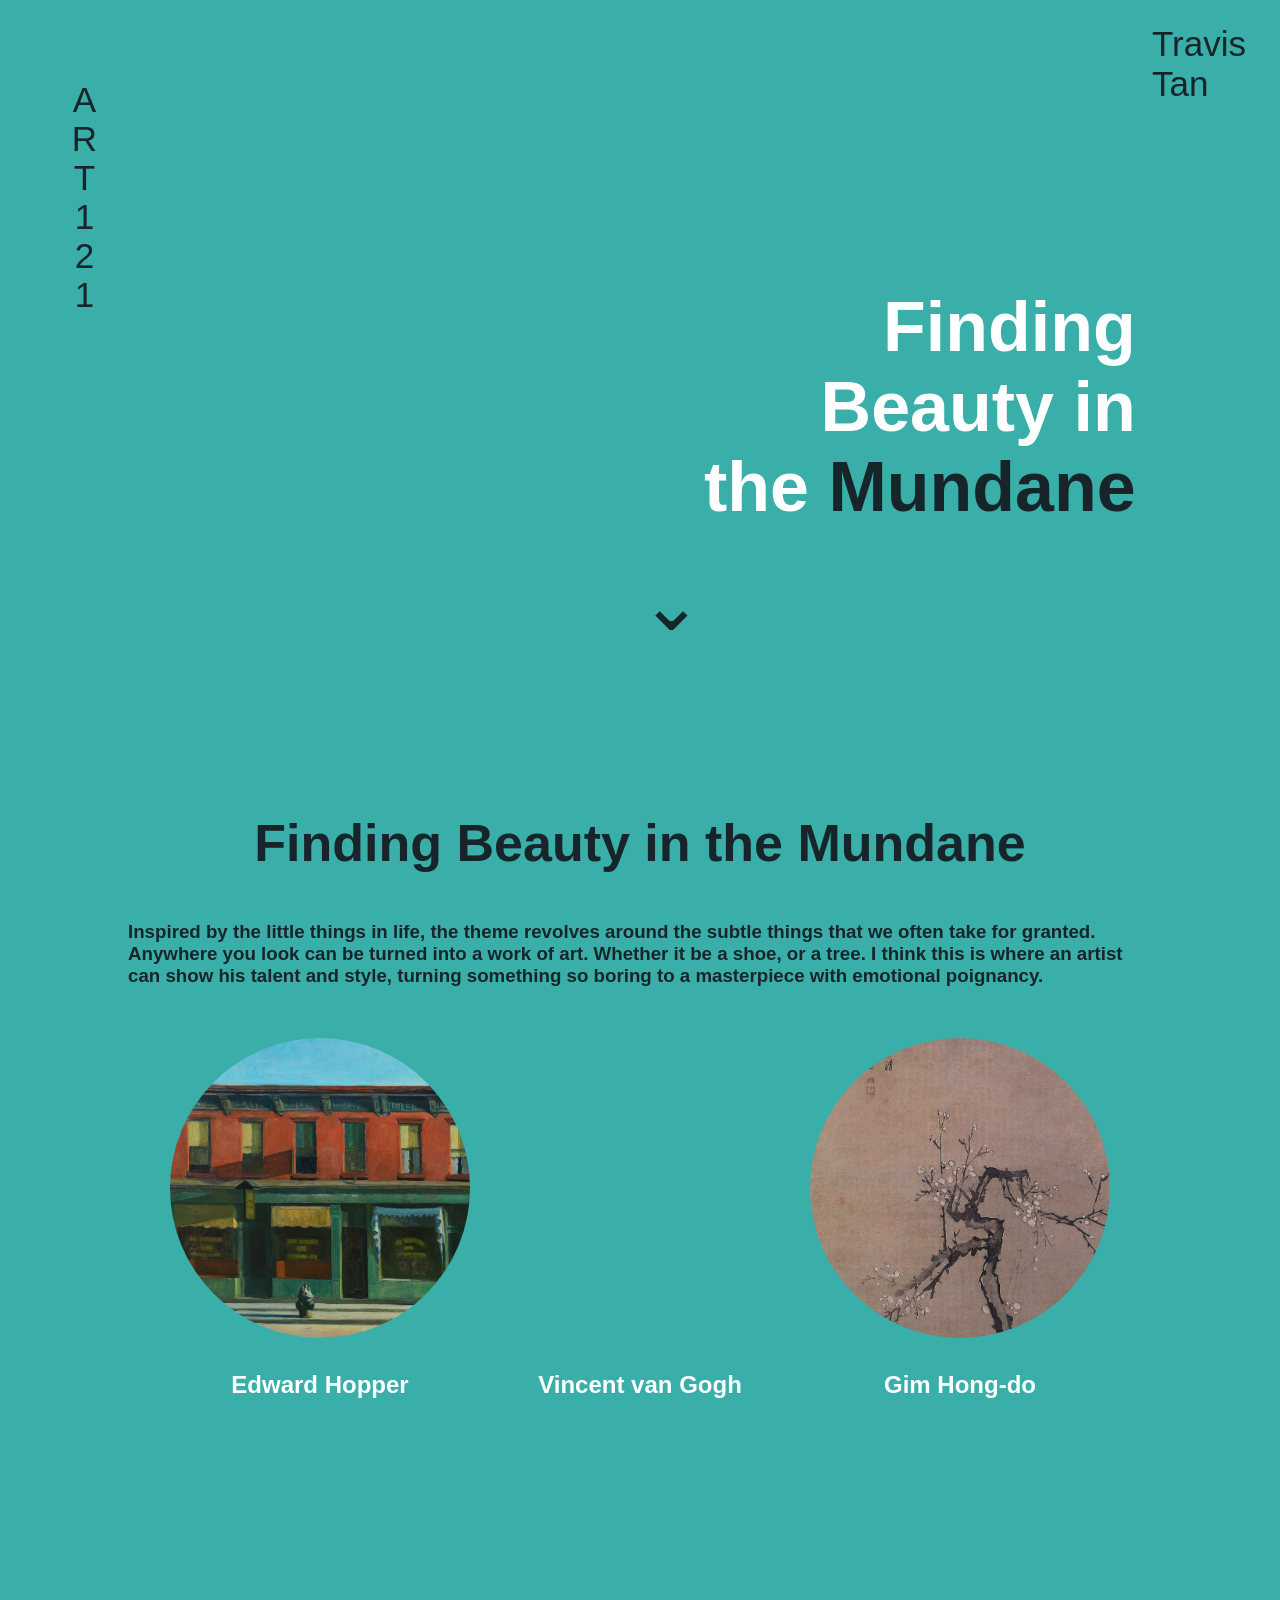
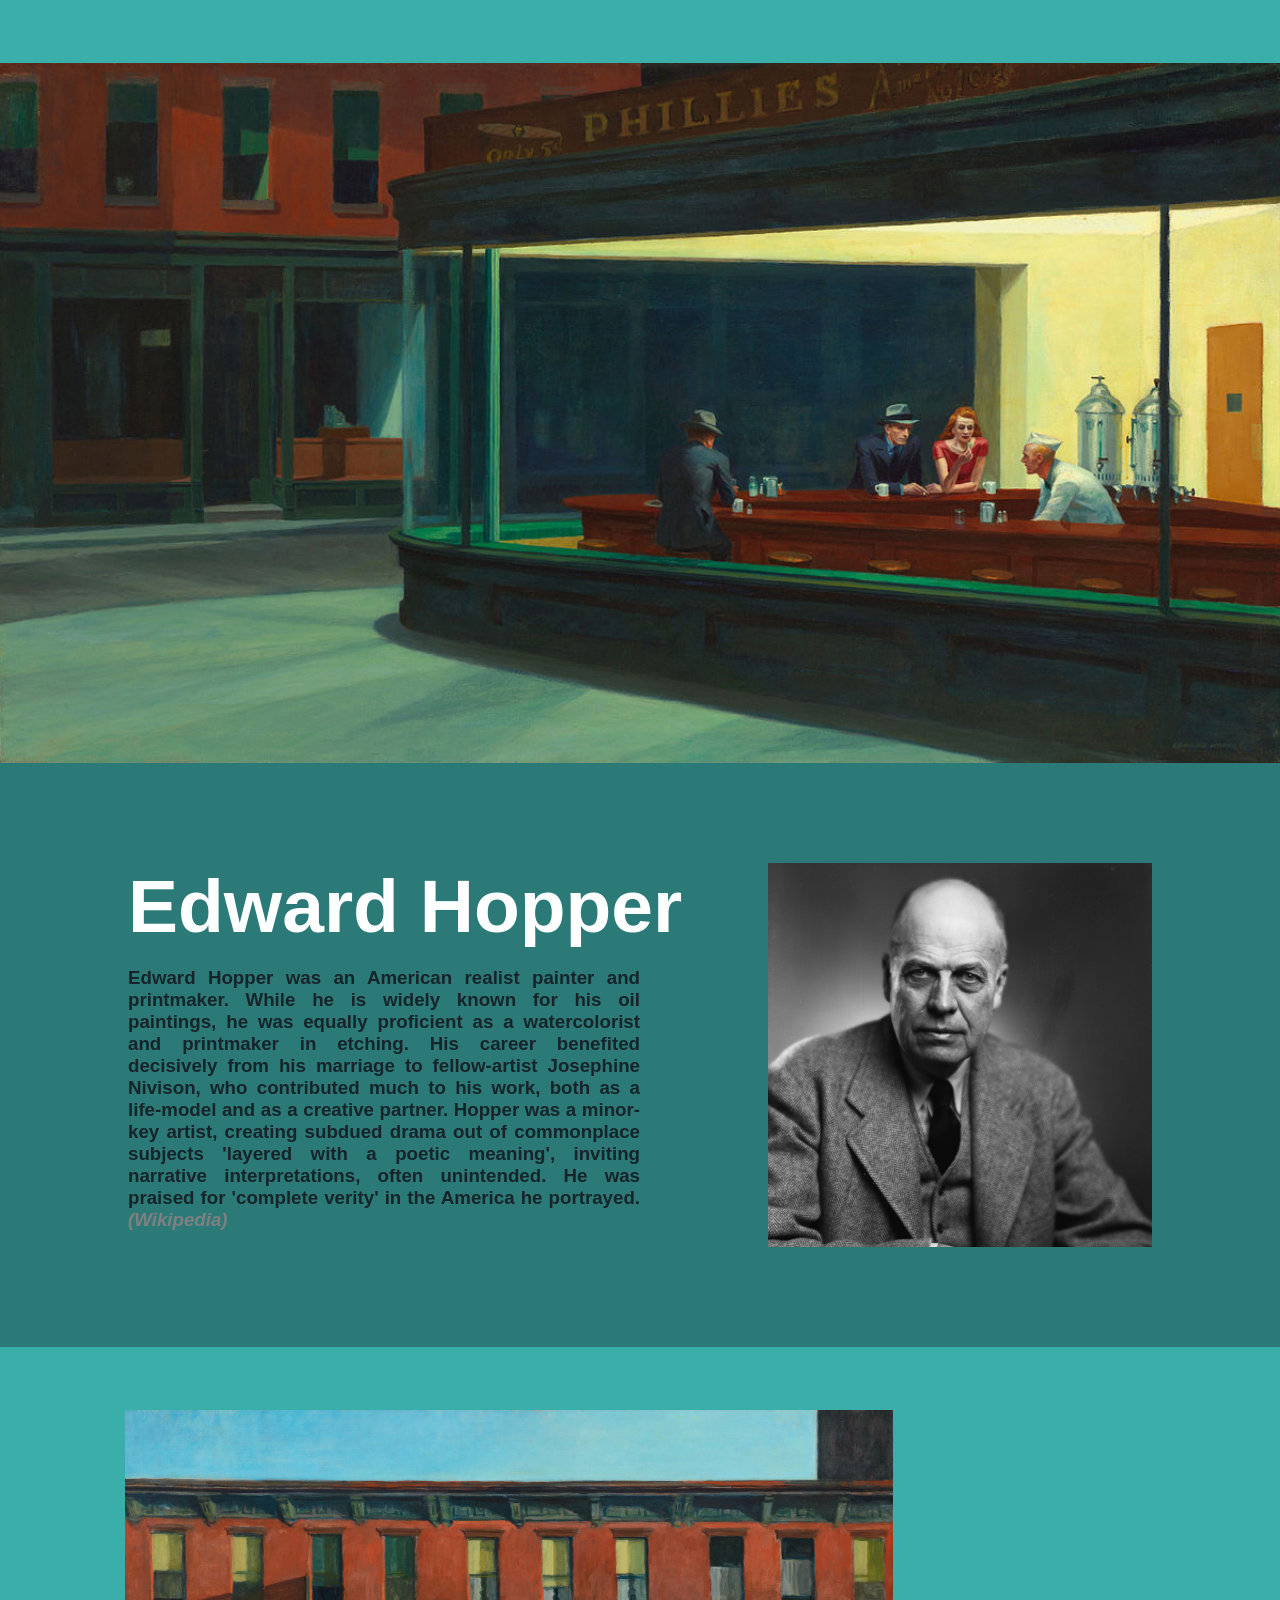
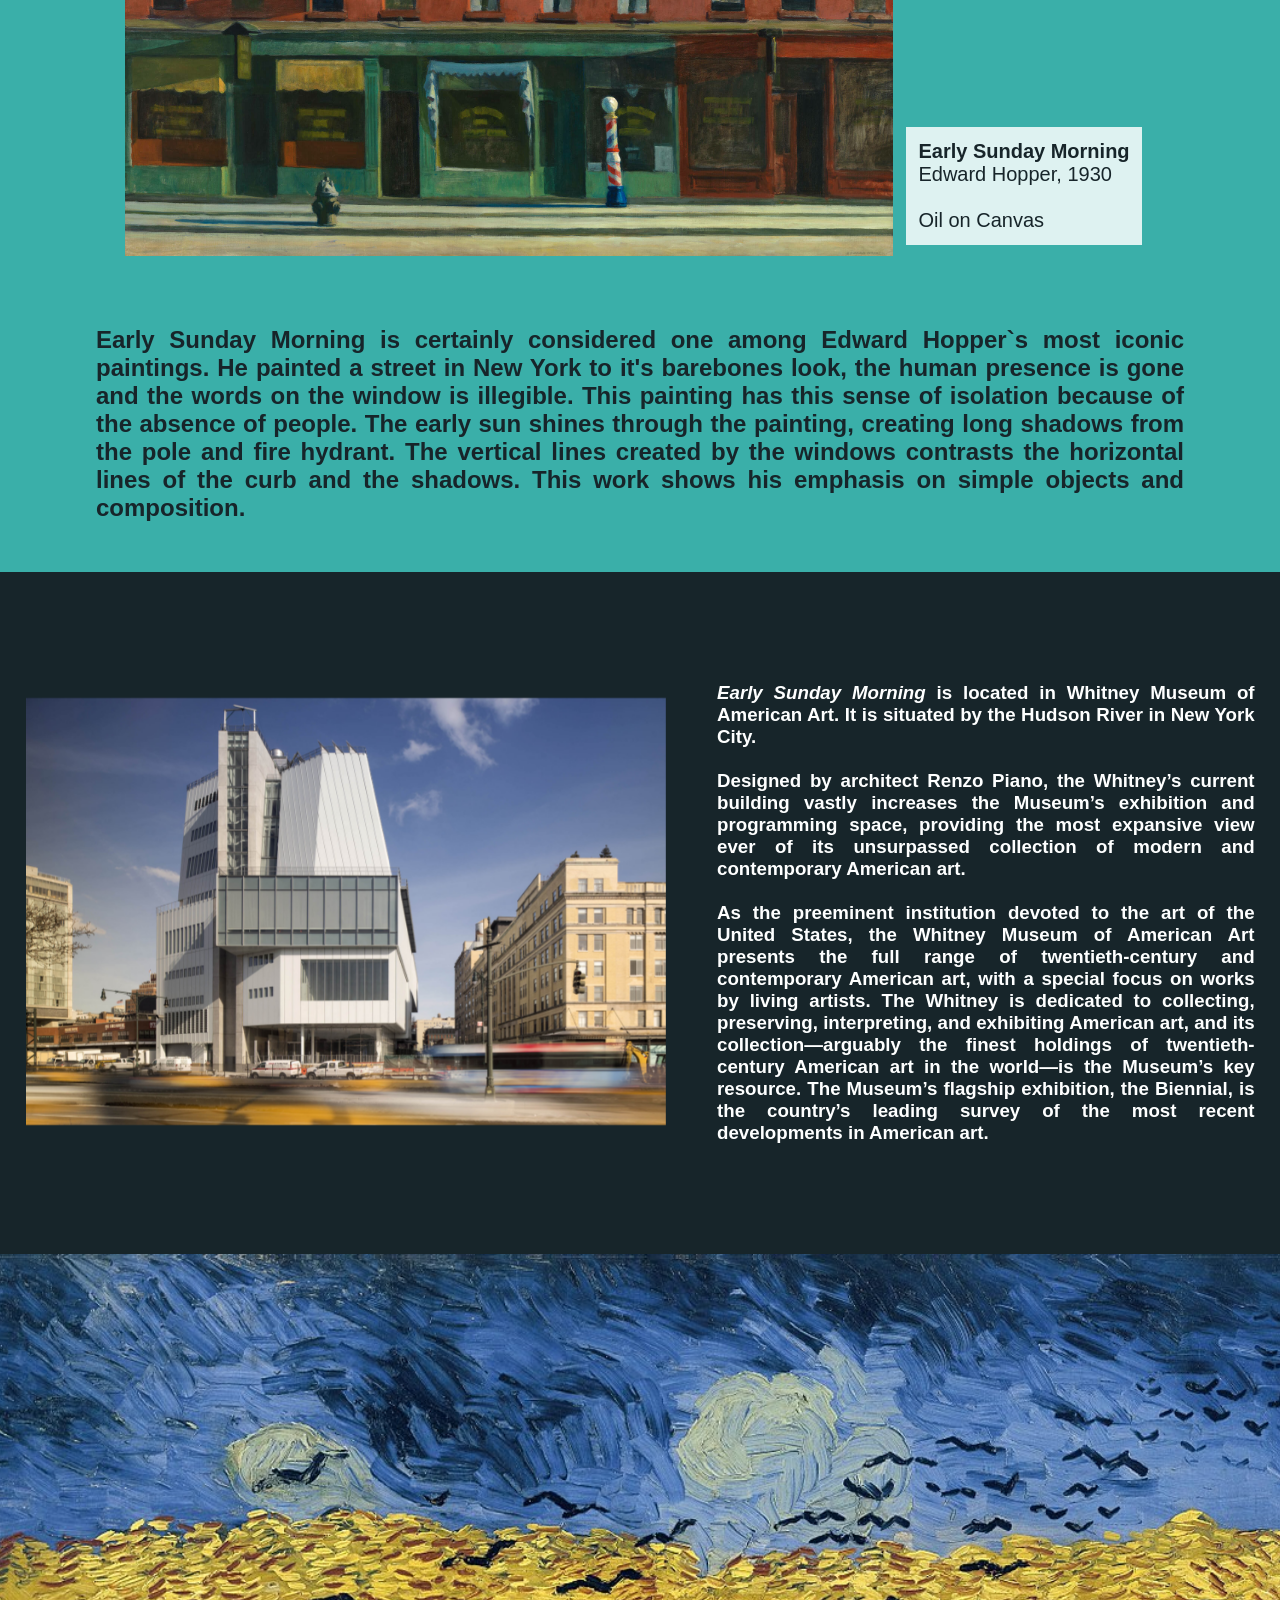
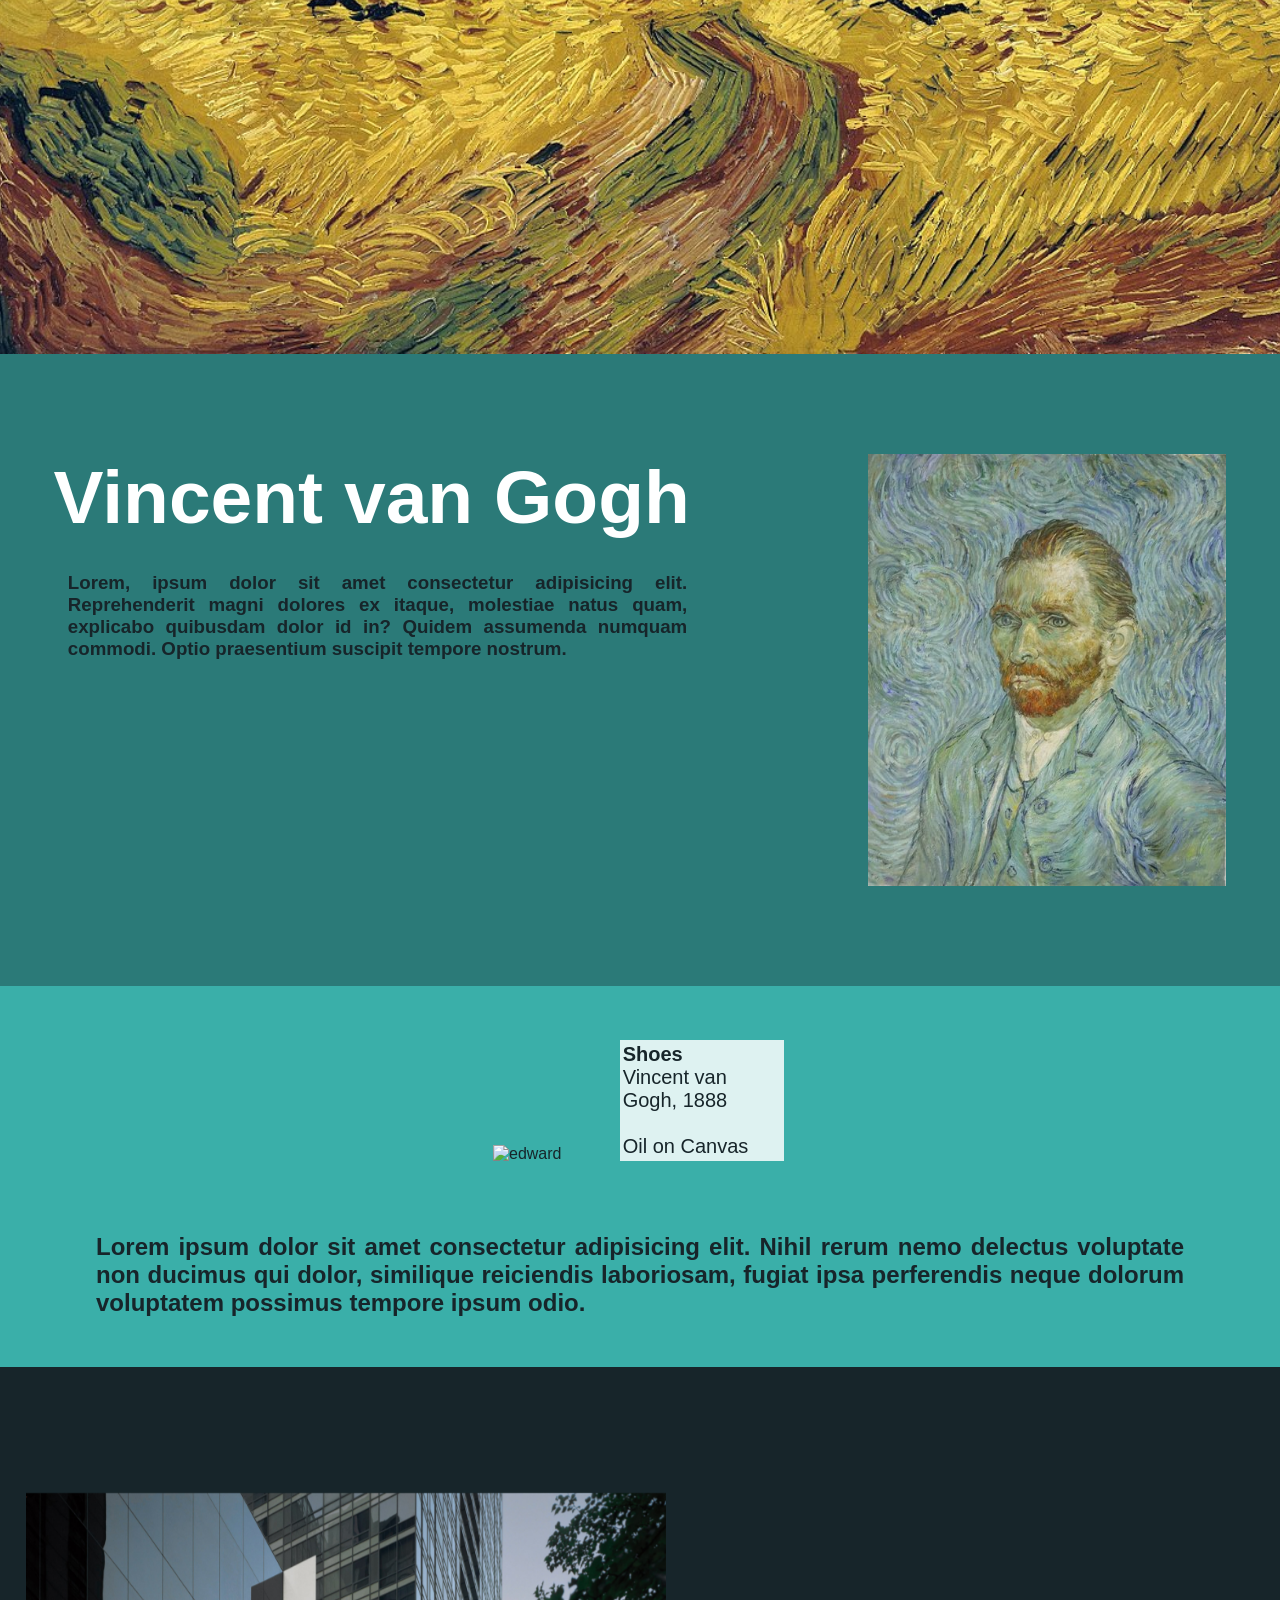
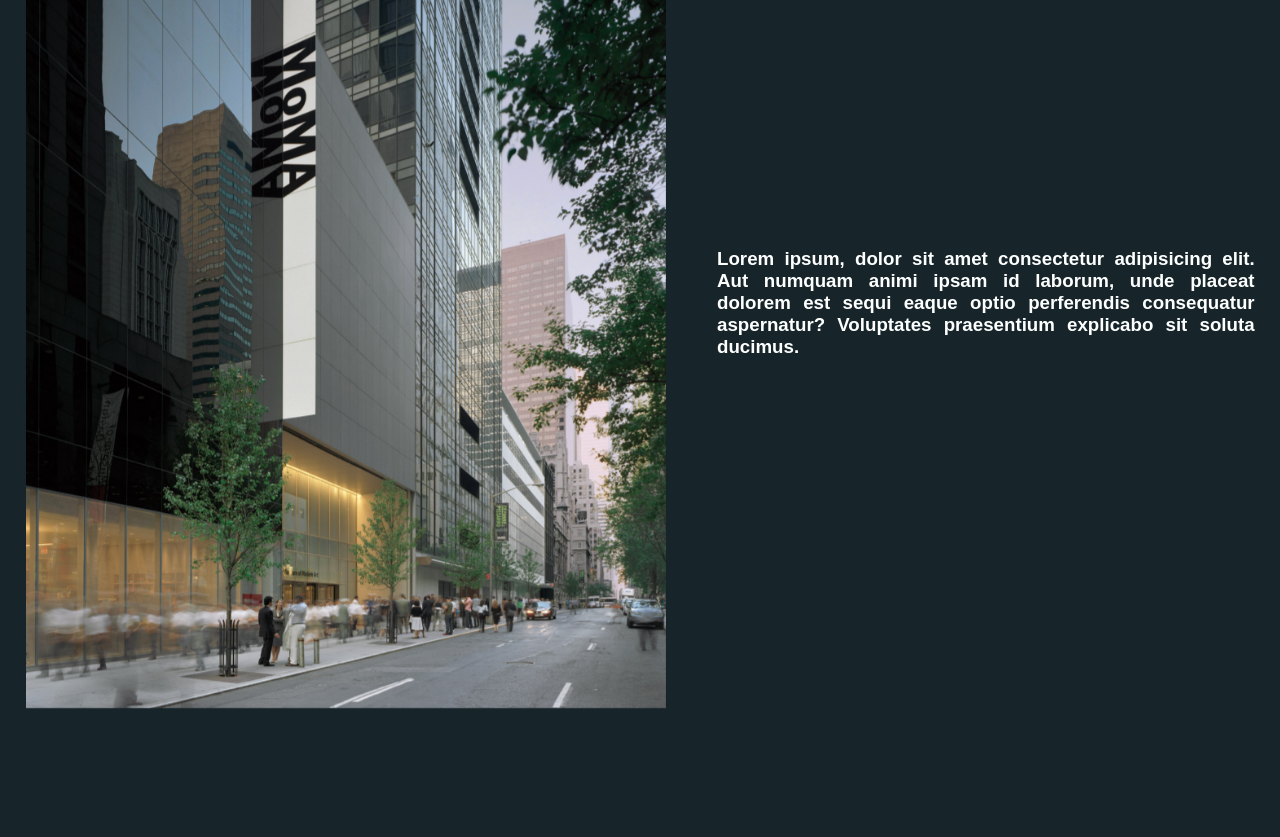
==== index.html @ 9ff5381a "Add files via upload" ====
<!DOCTYPE html>
<html lang="en">
<head>
  <meta charset="UTF-8">
  <meta http-equiv="X-UA-Compatible" content="IE=edge">
  <meta name="viewport" content="width=device-width, initial-scale=1.0">
  <title>Finding Beauty in the Mundane</title>
  <link rel="stylesheet" href="style.css">
</head>
<body>
  <div class="header showscroll">
    <h1>
      Finding <br> Beauty in <br> the <span>Mundane</span>
    </h1>
    <p class="name">
      Travis Tan
    </p>
    <p class="headsub">
      ART121
    </p>
    <a href="#intro"> <p id="arrow">	
      &#8964;</p> </a>

  </div>

  <a name="intro"></a>
  <div class="intro showscroll">
    <h1>Finding Beauty in the Mundane</h1>
    <h3>Inspired by the little things in life, the theme revolves around the subtle things that we often take for granted. Anywhere you look can be turned into a work of art. Whether it be a shoe, or a tree. I think this is where an artist can show his talent and style, turning something so boring to a masterpiece with emotional poignancy.   </h3>
    <div class="intro2 showscroll">
      <div class="intro2pic showscroll">
        <a href="#hopper"> <img src="edward.jpeg" id="edward" alt=""> </a>
      </div>
      <div class="intro2pic showscroll">
        <a href="#vincent"> <img src="shoes.jpg" id="shoes" alt=""> </a>
      </div>
      <div class="intro2pic showscroll">
        <a href="#hongdo"> <img src="plum.jpg" id="plum" alt=""> </a>
      </div>
    </div>
    <div class="x showscroll">
    <h2>Edward Hopper</h2>
    <h2>Vincent van Gogh</h2>
    <h2>Gim Hong-do</h2>
    </div>
  </div>

  <a name="hopper"></a>
  <div class="parallax showscroll"></div>


  <div class="artist showscroll">
    <div class="artist showscroll">
      <h2>Edward Hopper</h2>
    <img src="hopper.jpg" style="width: 30%;" alt="">
    <h3>Edward Hopper was an American realist painter and printmaker. While he is widely known for his oil paintings, he was equally proficient as a watercolorist and printmaker in etching. His career benefited decisively from his marriage to fellow-artist Josephine Nivison, who contributed much to his work, both as a life-model and as a creative partner. Hopper was a minor-key artist, creating subdued drama out of commonplace subjects 'layered with a poetic meaning', inviting narrative interpretations, often unintended. He was praised for 'complete verity' in the America he portrayed. <i style="color: gray;">(Wikipedia)</i>
    </h3>
    </div>
  </div>

  <div class="painting showscroll">
    <div class="paintingtag showscroll">
      <img class="myImages" id="myImg" src="edward.jpeg" style="margin-top: 1%;" alt="edward">
    <p>Early Sunday Morning
    <br>Edward Hopper,   1930
    <br> <br> Oil on Canvas</p>
    
    </div>
      <h2>
        Early Sunday Morning is certainly considered one among Edward Hopper`s most iconic paintings. He painted a street in New York to it's barebones look, the human presence is gone and the words on the window is illegible. This painting has this sense of isolation because of the absence of people. The early sun shines through the painting, creating long shadows from the pole and fire hydrant. The vertical lines created by the windows contrasts the horizontal lines of the curb and the shadows. This work shows his emphasis on simple objects and composition.   
      </h2>
  </div>

<!-- The Modal -->
<div id="myModal" class="modal showscroll">
  <span class="close">&times;</span>
  <img class="modal-content" id="img01">
</div>

  <div class="museum showscroll">
    <div class="museumpic showscroll">
      <img src="whitney.jpg" alt="">
    </div>
    <div class="museumdesc showscroll">
      <h3>
        <i>Early Sunday Morning </i>is located in Whitney Museum of American Art. It is situated by the Hudson River in New York City. <br><br>
        Designed by architect Renzo Piano, the Whitney’s current building vastly increases the Museum’s exhibition and programming space, providing the most expansive view ever of its unsurpassed collection of modern and contemporary American art. <br><br>
        As the preeminent institution devoted to the art of the United States, the Whitney Museum of American Art presents the full range of twentieth-century and contemporary American art, with a special focus on works by living artists. The Whitney is dedicated to collecting, preserving, interpreting, and exhibiting American art, and its collection—arguably the finest holdings of twentieth-century American art in the world—is the Museum’s key resource. The Museum’s flagship exhibition, the Biennial, is the country’s leading survey of the most recent developments in American art.
      </h3>
    </div>
  </div>

  <a name="vincent"></a>
  <div class="parallax1 showscroll"></div>

  
  <div class="artist showscroll">
    <div class="artist showscroll">
      <h2 id="padding">Vincent van Gogh</h2>
    <img src="vincent.jpg" style="width: 30%;" alt="">
    <h3 id="align">Lorem, ipsum dolor sit amet consectetur adipisicing elit. Reprehenderit magni dolores ex itaque, molestiae natus quam, explicabo quibusdam dolor id in? Quidem assumenda numquam commodi. Optio praesentium suscipit tempore nostrum.
    </h3>
    </div>
  </div>

  <div class="painting showscroll">
    <div class="paintingtag showscroll">
      <img class="myImages" id="myImg" src="shoes.jpg" style="margin-top: 1%;" alt="edward">
    <p>Shoes
    <br>Vincent van Gogh,   1888
    <br> <br> Oil on Canvas</p>
    
    </div>
      <h2>
        Lorem ipsum dolor sit amet consectetur adipisicing elit. Nihil rerum nemo delectus voluptate non ducimus qui dolor, similique reiciendis laboriosam, fugiat ipsa perferendis neque dolorum voluptatem possimus tempore ipsum odio.   
      </h2>
  </div>

  <div class="museum showscroll">
    <div class="museumpic showscroll">
      <img src="moma.jpg" alt="">
    </div>
    <div class="museumdesc showscroll">
      <h3>
        Lorem ipsum, dolor sit amet consectetur adipisicing elit. Aut numquam animi ipsam id laborum, unde placeat dolorem est sequi eaque optio perferendis consequatur aspernatur? Voluptates praesentium explicabo sit soluta ducimus.
      </h3>
    </div>
  </div>
<script src="showscroll.js"></script>
<script> </script>

</body>
</html>
---- style.css ----
* {
  font-family: "Chivo", sans-serif;
  color: #17252a;
}

body {
  background-color: #3aafa9;
  margin: 0%;
}

div {
  opacity: 0;
  transition: transform 1s 0.1s, opacity 0.3s 0.1s ease-out;
  will-change: transform, opacity;
}

div.is-visible {
  opacity: 1;
}

.parallax {
  min-height: 700px;
  background-attachment: fixed;
  background-position: center;
  background-repeat: no-repeat;
  background-size: cover;
  background-image: url("nighthawks.jpg");
}

.parallax1 {
  min-height: 700px;
  background-attachment: fixed;
  background-position: center;
  background-repeat: no-repeat;
  background-size: cover;
  background-image: url("wheatfield.jpg");
}

.header {
  display: flex;
  justify-content: center;
  font-size: 35px;
  margin-top: 0px;
  height: 800px;
}

.header p {
  margin: 0%;
}

.header h1 {
  color: #feffff;
  font-weight: 700;
  position: absolute;
  top: 30%;
  left: 55%;
  text-align: right;
}

.header h5 {
  position: absolute;
  top: 94%;
}

.monet {
  position: absolute;
  top: 90%;
  left: 80%;
  font-size: 20px;
  color: white;
  text-decoration: antiquewhite;
}

.name {
  position: absolute;
  top: 3%;
  left: 90%;
  color: #17252a;
}

.headsub {
  position: absolute;
  top: 10%;
  left: 5%;
  writing-mode: vertical-rl;
  text-orientation: upright;
  color: #17252a;
}

#arrow {
  position: fixed;
  top: 70%;
  font-size: 75px;
}

.intro {
  display: flex;
  flex-wrap: nowrap;
  flex-direction: column;
  align-items: center;
  margin-top: 1%;
  height: 850px;
}

.intro h1 {
  height: 100px;
  margin: 0px;
  font-size: 52px;
}

.intro h3 {
  margin: 8px;
  width: 80%;
  margin-bottom: 3%;
}

.x {
  width: 75%;
  display: flex;
  flex-direction: row;
  justify-content: space-around;
  align-items: center;
}

.x h2 {
  width: 300px;
  display: flex;
  justify-content: center;
  color: #feffff;
}

.intro2 {
  display: flex;
  flex-direction: row;
  margin: 1%;
  align-items: center;
  justify-content: space-around;
  width: 75%;
}

.intro2pic {
  width: 300px;
  height: 300px;
  overflow: hidden;
  justify-content: space-around;
  border-radius: 50%;
}

.intro2pic {
  transition: box-shadow 0.5s, transform 0.5s;
}

.intro2pic:hover {
  box-shadow: 1px 10px 10px rgba(0, 0, 0, 0.1);
  transform: translateY(-10px);
}

#edward,
#shoes {
  height: 100%;
  width: auto;
}

#plum {
  width: 100%;
  height: auto;
  margin-top: -60px;
}

.intro1pic {
  width: 50%;
  margin: 1%;
}

.intro1pic img {
  max-width: 100%;
}

.intro1 p {
  width: 10%;
  margin: 1%;
  padding: 1%;
  background-color: white;
}

.intro p::first-line {
  font-weight: bold;
}

.artist {
  display: flex;
  flex-wrap: wrap;
  justify-content: center;
  padding-bottom: 50px;
  background-color: #2b7a78;
  padding-top: 50px;
  color: #def2f1;
}

.artist h2 {
  font-size: 75px;
  padding-bottom: 2%;
  width: 50%;
  margin-top: 0%;
  color: #feffff;
}

.artist h3 {
  width: 40%;
  position: absolute;
  top: 28%;
  left: 10%;
  text-align: justify;
}

#padding {
  padding-right: 100px;
  width: 60%;
}

#align {
  position: absolute;
  left: 2%;
  width: 52%;
}

.painting {
  display: flex;
  flex-wrap: wrap;

  justify-content: center;
  align-items: baseline;
}

.paintingtag {
  display: flex;
  flex-wrap: nowrap;
  justify-content: center;
  align-items: flex-end;
  padding: 50px 0px 50px 0px;
}

.paintingtag img {
  width: 60%;
}

.paintingtag p {
  font-size: 20px;
  position: relative;
  top: 1px;
  background-color: #def2f1;
  padding: 1%;
  margin: 1%;
}

.paintingtag p::first-line {
  font-weight: bold;
}

.painting h2 {
  width: 85%;
  justify-content: center;
  top: 75%;
  left: 4%;
  text-align: justify;
  padding-bottom: 30px;
}

.museum {
  display: flex;
  flex-wrap: wrap;
  justify-content: center;
  align-items: center;
  padding-top: 50px;
  padding-bottom: 50px;
  background-color: #17252a;
  width: 100%;
}

.museumpic {
  width: 50%;
  margin: 2%;
  padding-top: 50px;
  padding-bottom: 50px;
}

.museumpic img {
  max-width: 100%;
}

.museumdesc {
  width: 42%;
  margin: 2%;
}

.museumdesc h3,
i {
  text-align: justify;
  color: #feffff;
}

#myImg {
  cursor: zoom-in;
  transition: 0.3s;
}

#myImg:hover {
  opacity: 0.9;
}

.modal {
  display: none;
  /* Hidden by default */
  position: fixed;
  /* Stay in place */
  z-index: 1;
  /* Sit on top */
  padding-top: 50px;
  /* Location of the box */
  left: 0;
  top: 0;
  width: 100%;
  /* Full width */
  height: 100%;
  /* Full height */
  overflow: auto;
  /* Enable scroll if needed */
  background-color: rgb(0, 0, 0);
  /* Fallback color */
  background-color: rgba(0, 0, 0, 0.9);
  /* Black w/ opacity */
}

.modal-content {
  margin: auto;
  display: block;
  width: 100%;
  max-width: 80%;
}

#caption {
  margin: auto;
  display: block;
  width: 80%;
  max-width: 700px;
  text-align: center;
  color: #ccc;
  padding: 10px 0;
  height: 150px;
}

.modal-content,
#caption {
  animation-name: zoom;
  animation-duration: 0.6s;
}

@keyframes zoom {
  from {
    transform: scale(0);
  }
  to {
    transform: scale(1);
  }
}

.close {
  position: absolute;
  top: 15px;
  right: 35px;
  color: #f1f1f1;
  font-size: 40px;
  font-weight: bold;
  transition: 0.3s;
}

.close:hover,
.close:focus {
  color: #bbb;
  text-decoration: none;
  cursor: pointer;
}
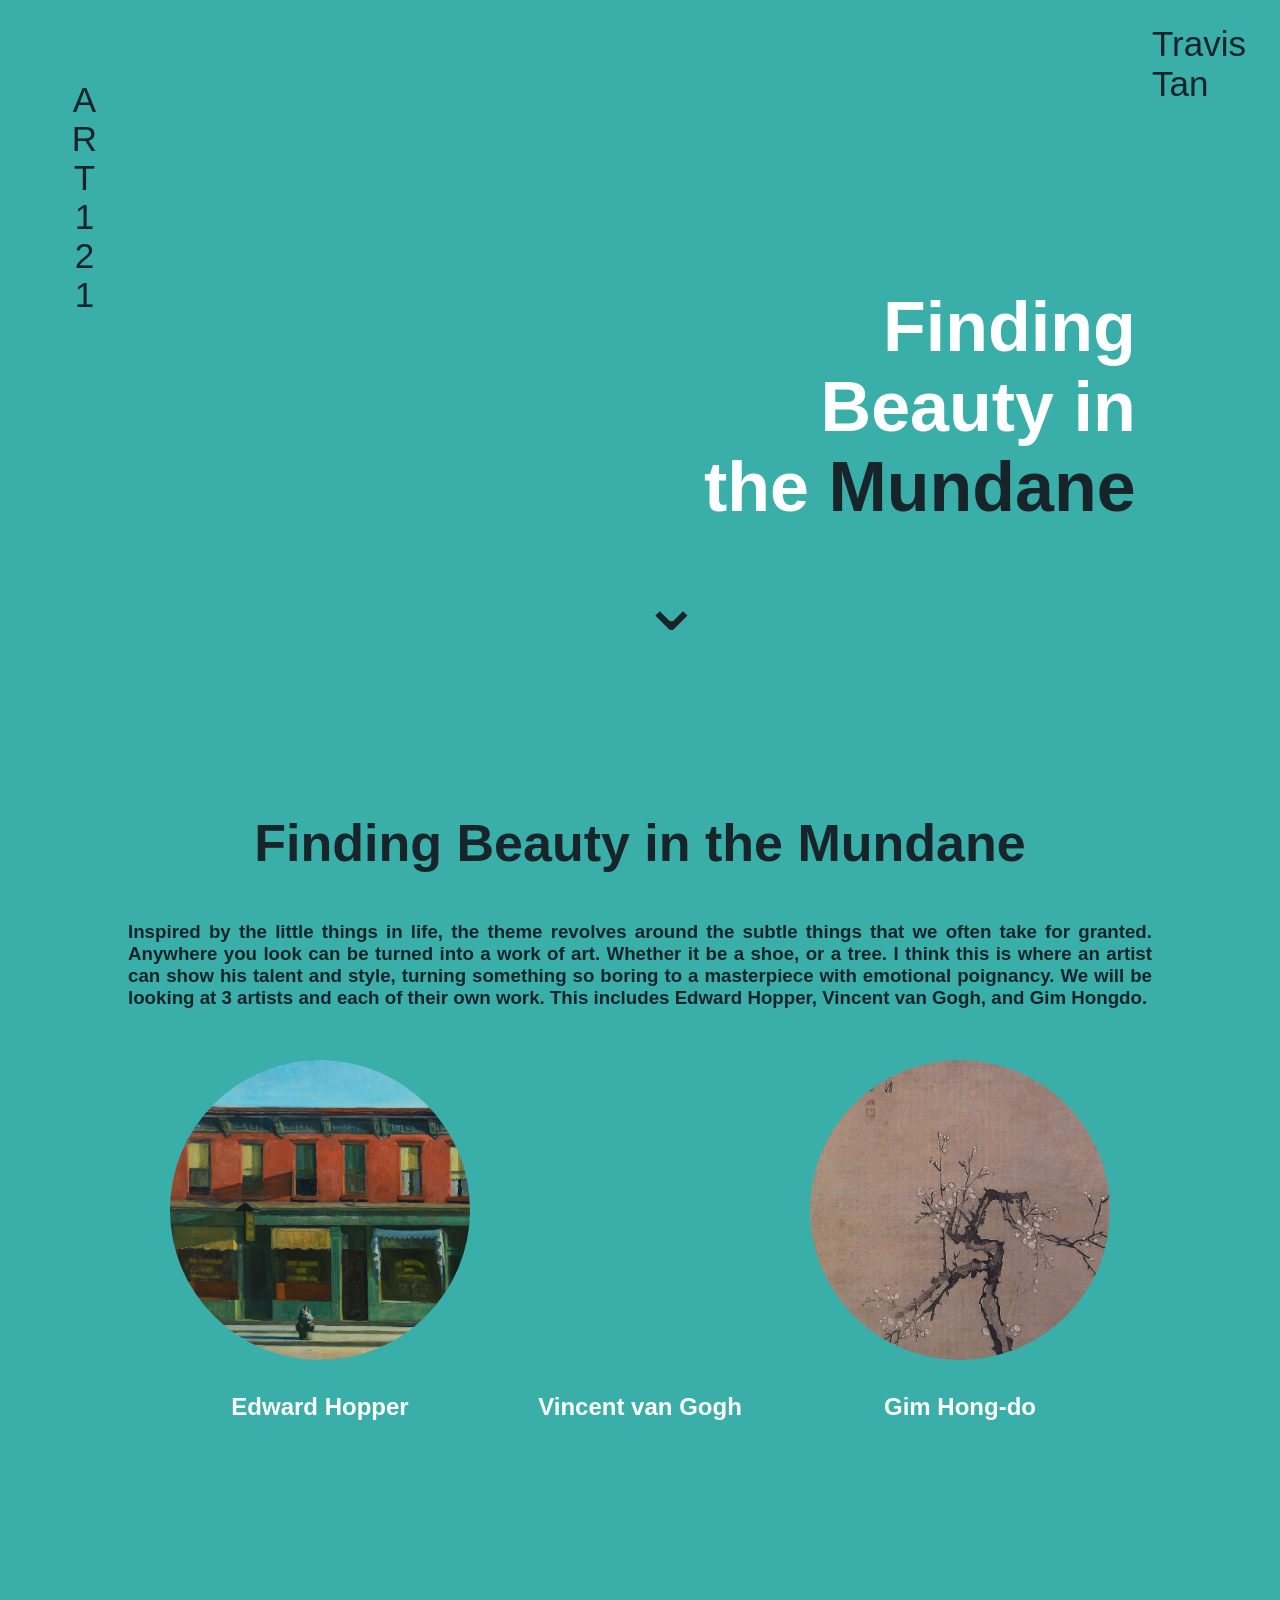
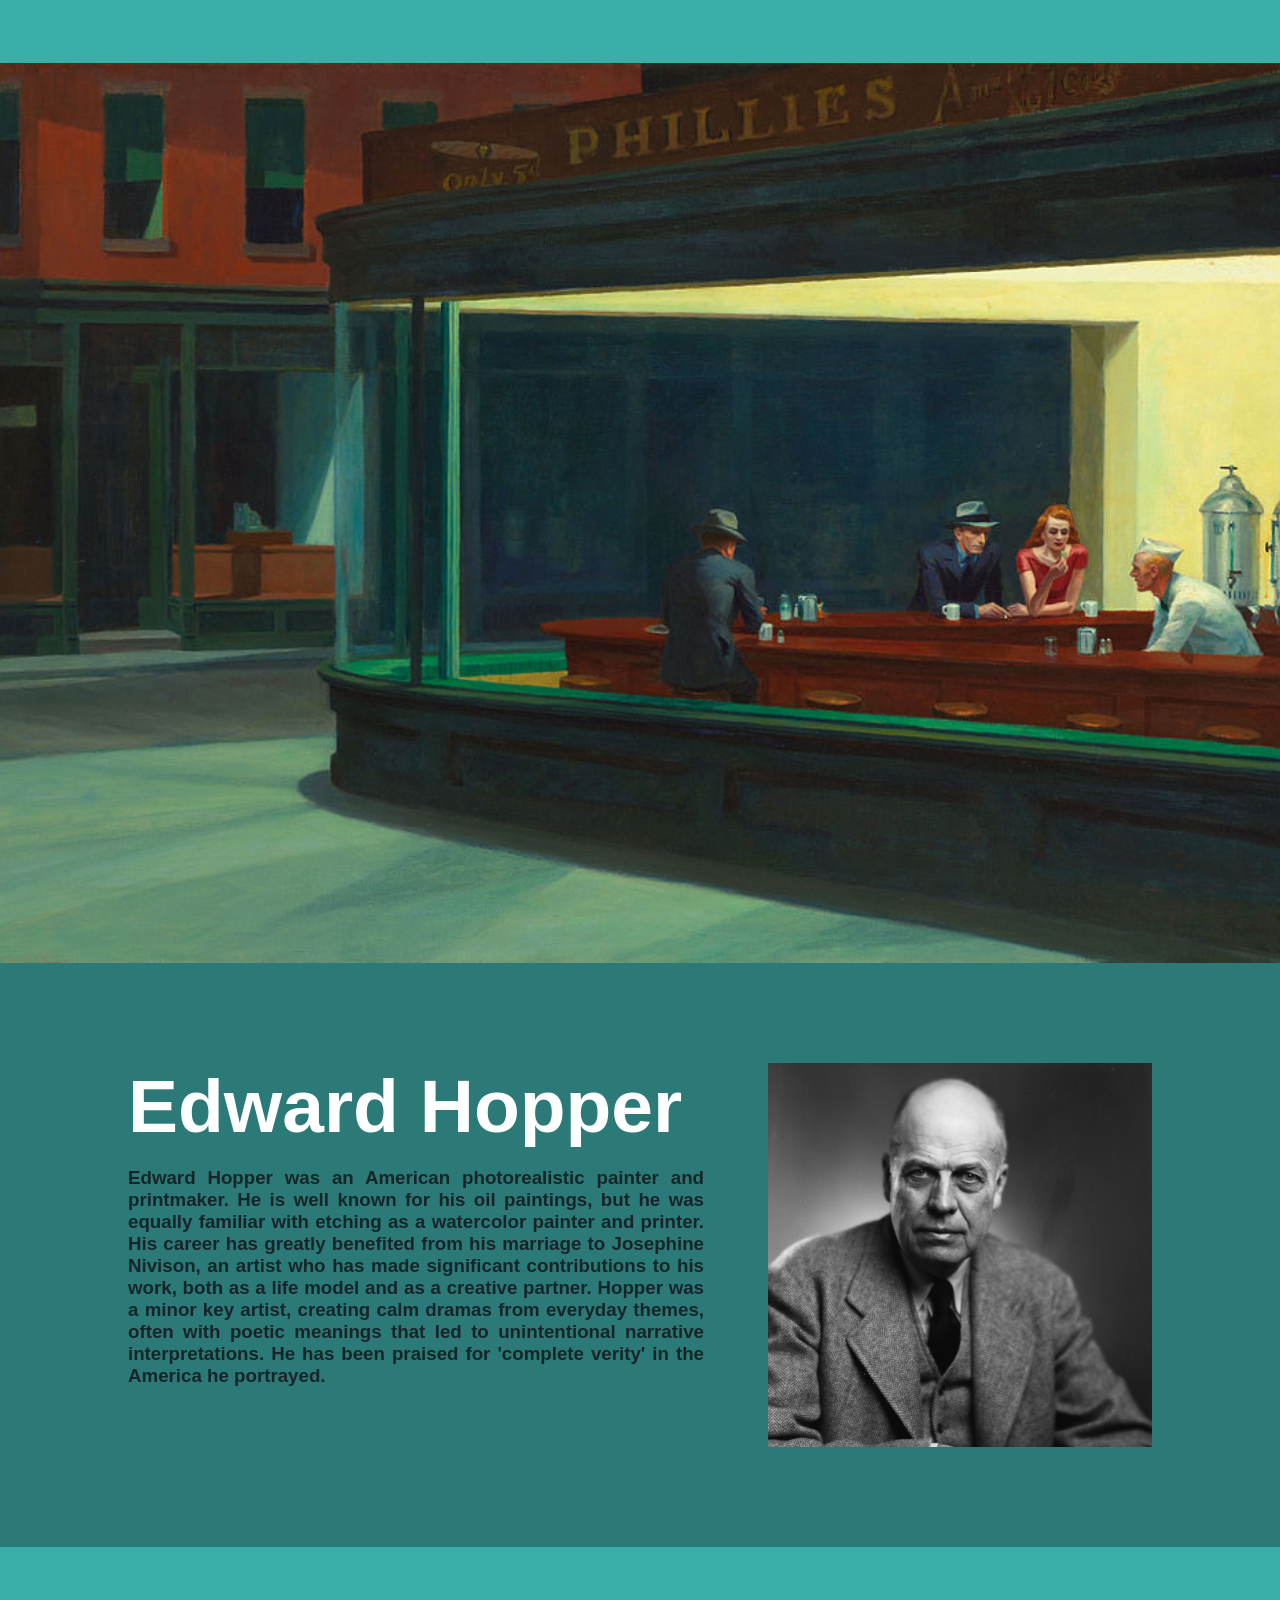
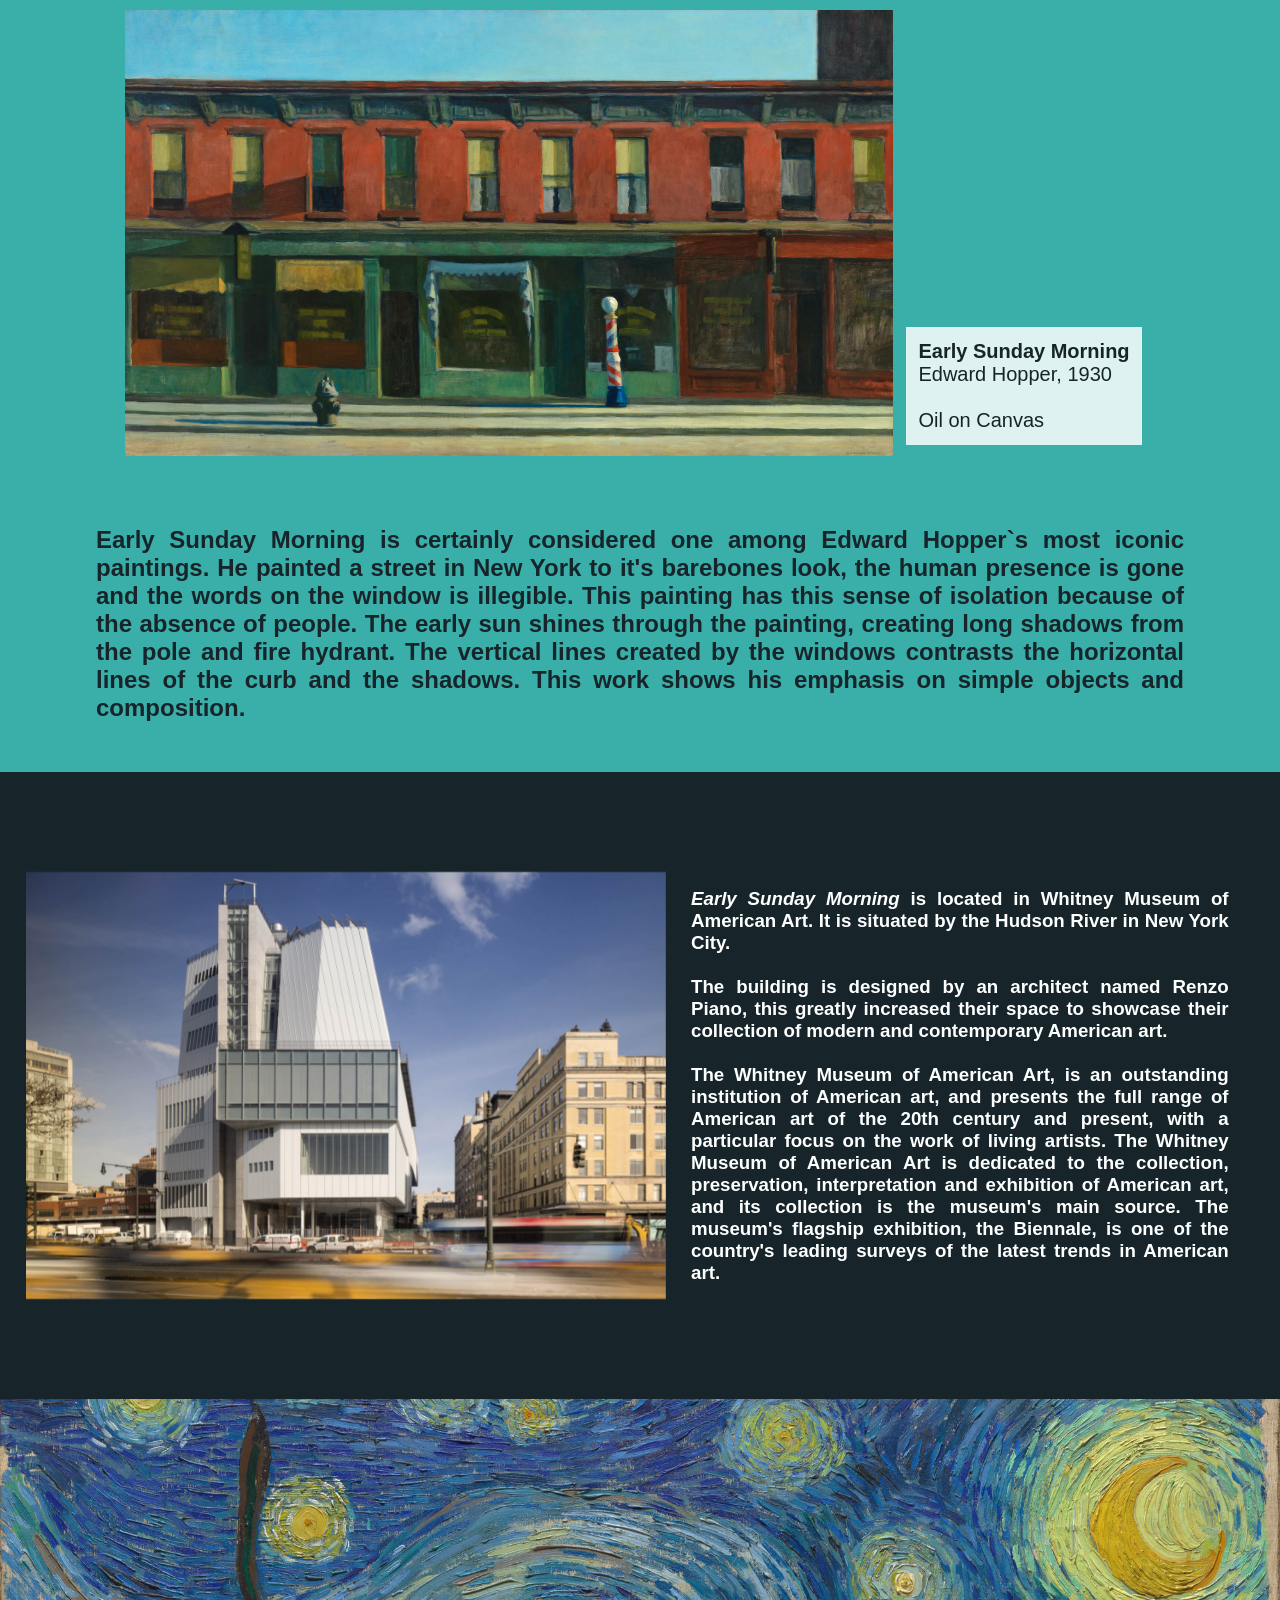
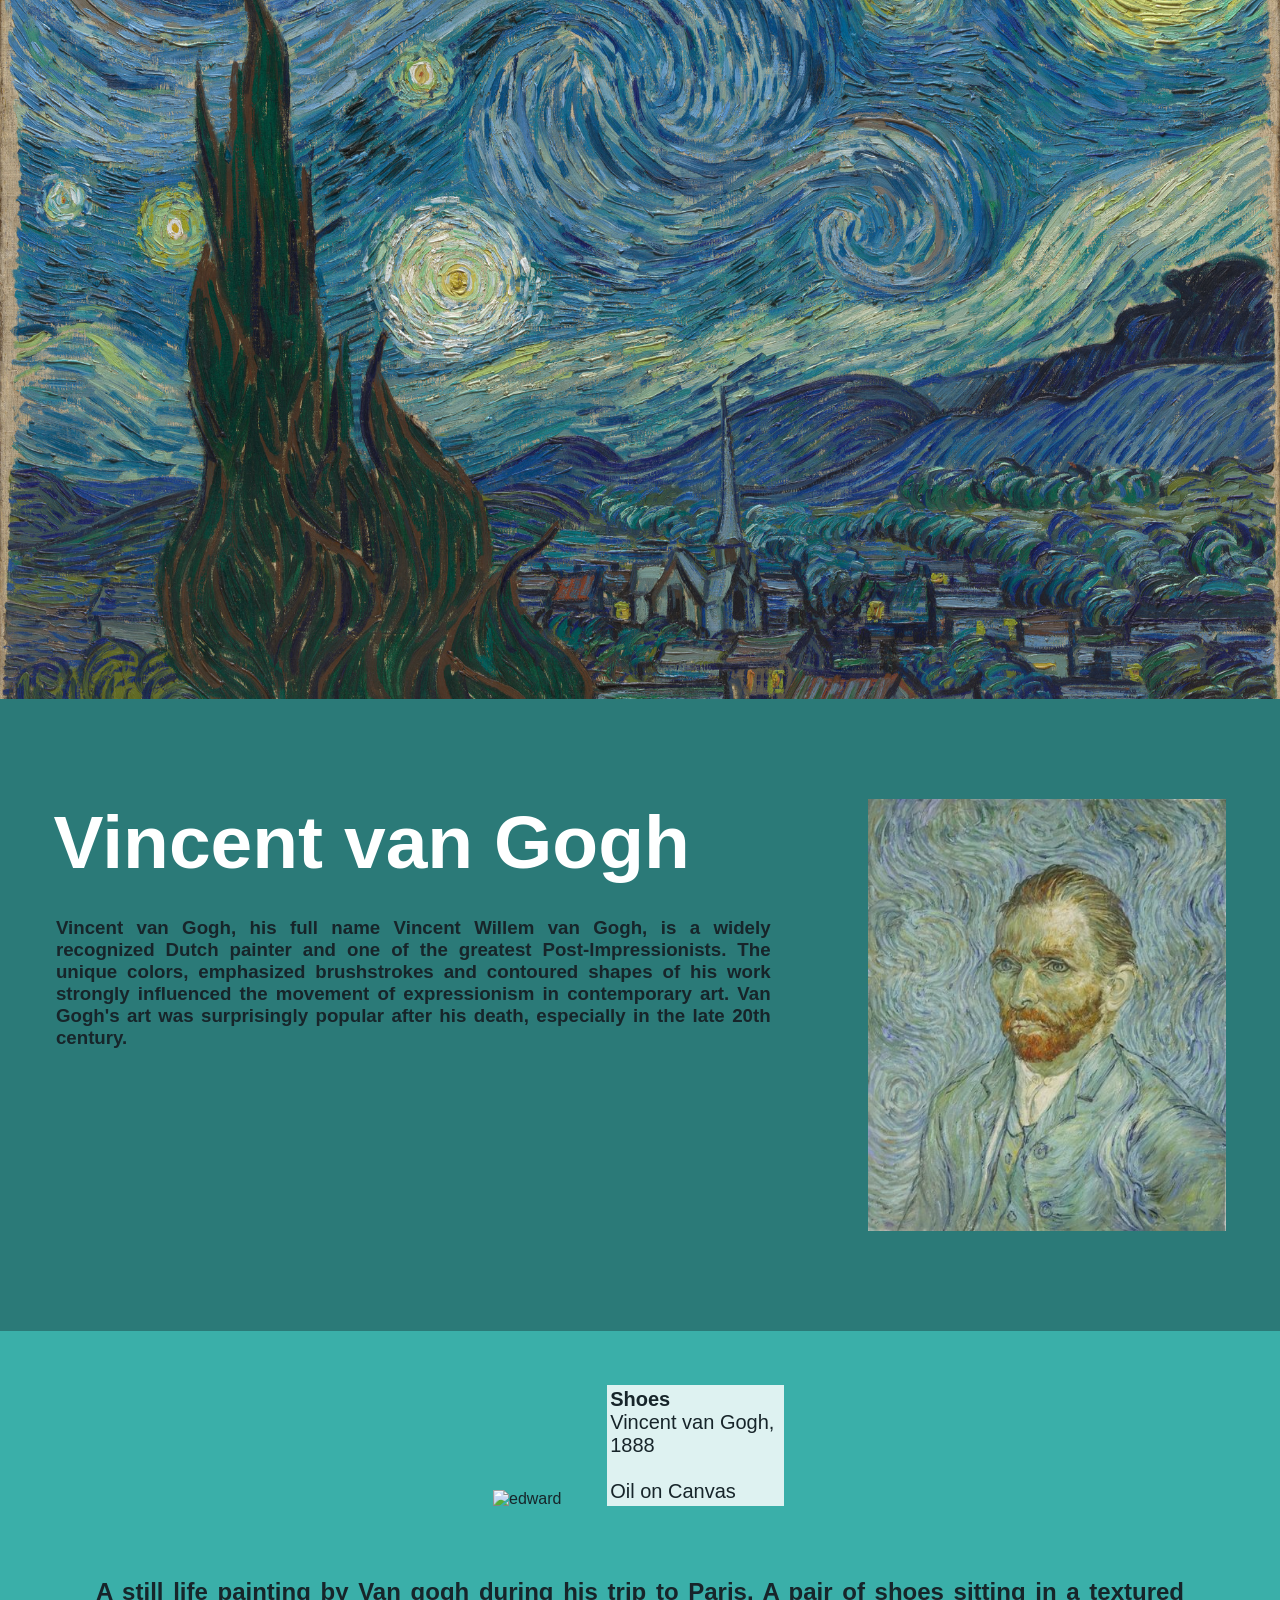
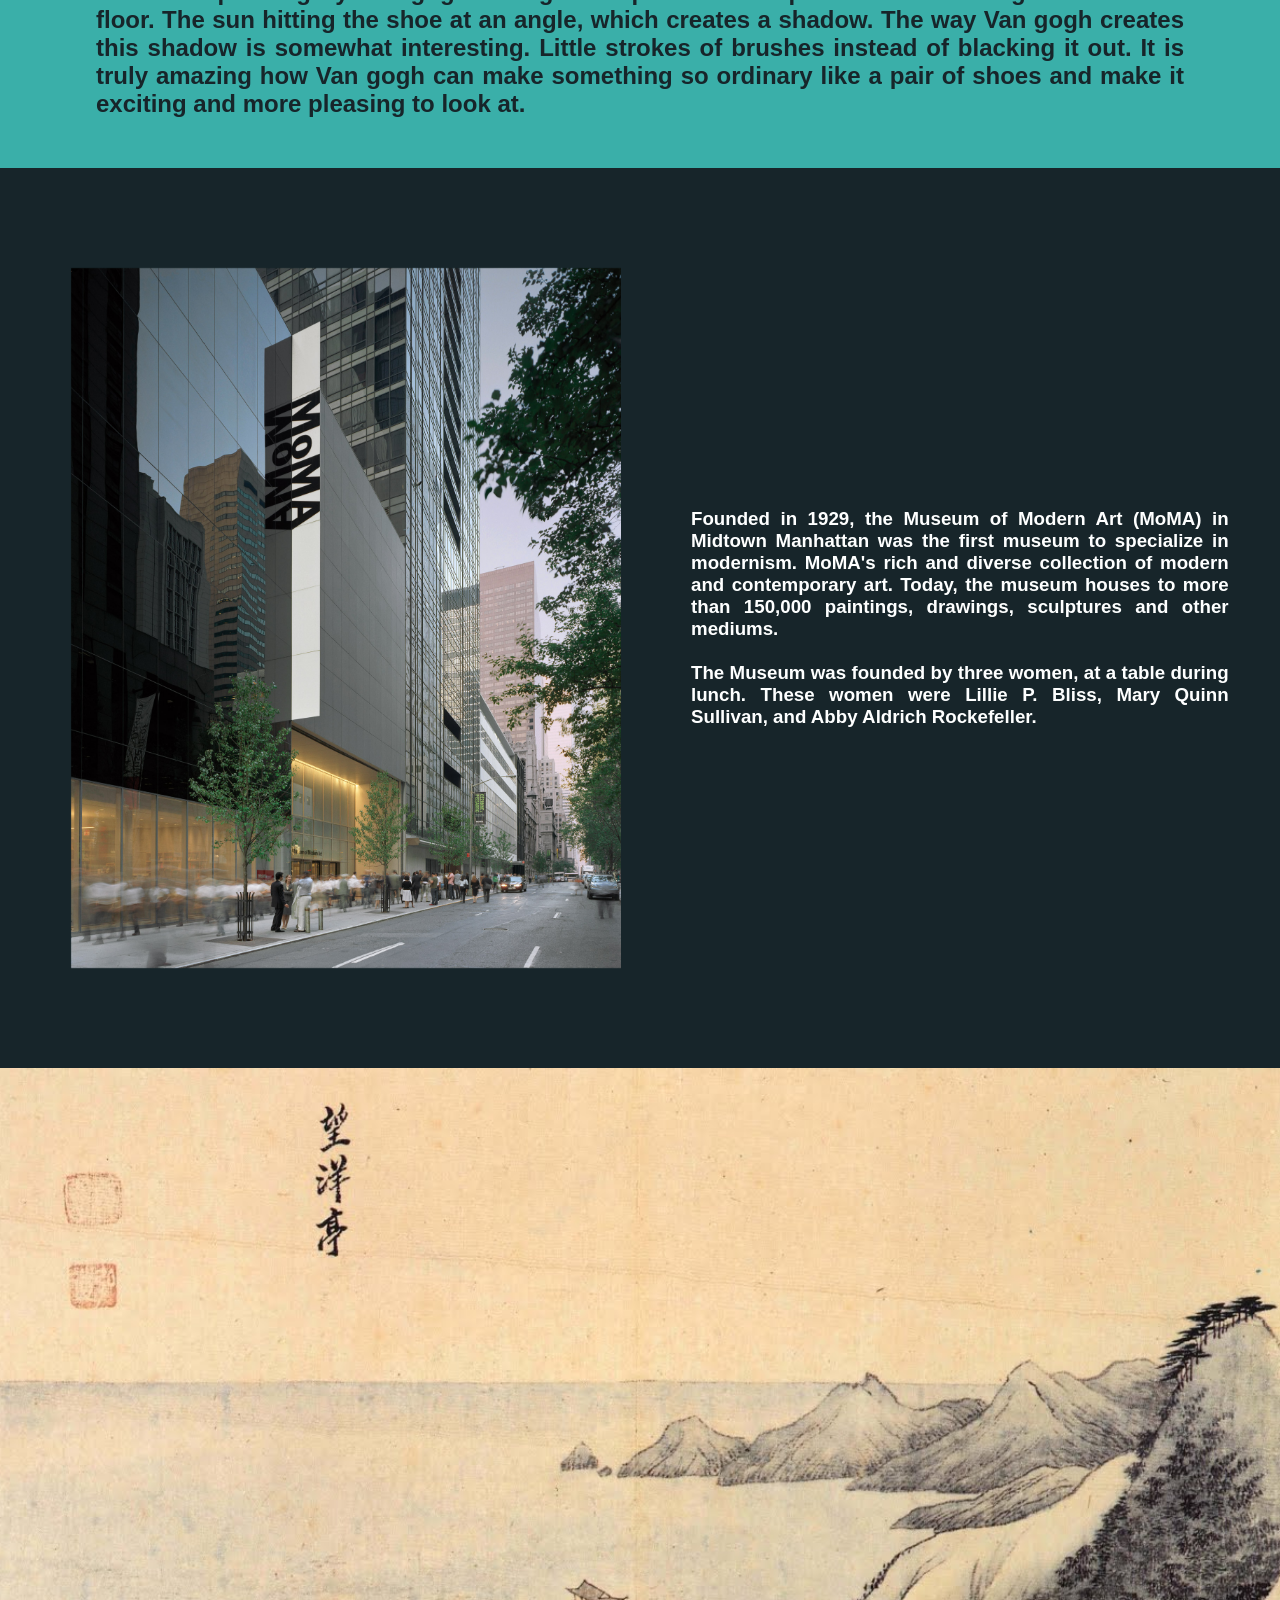
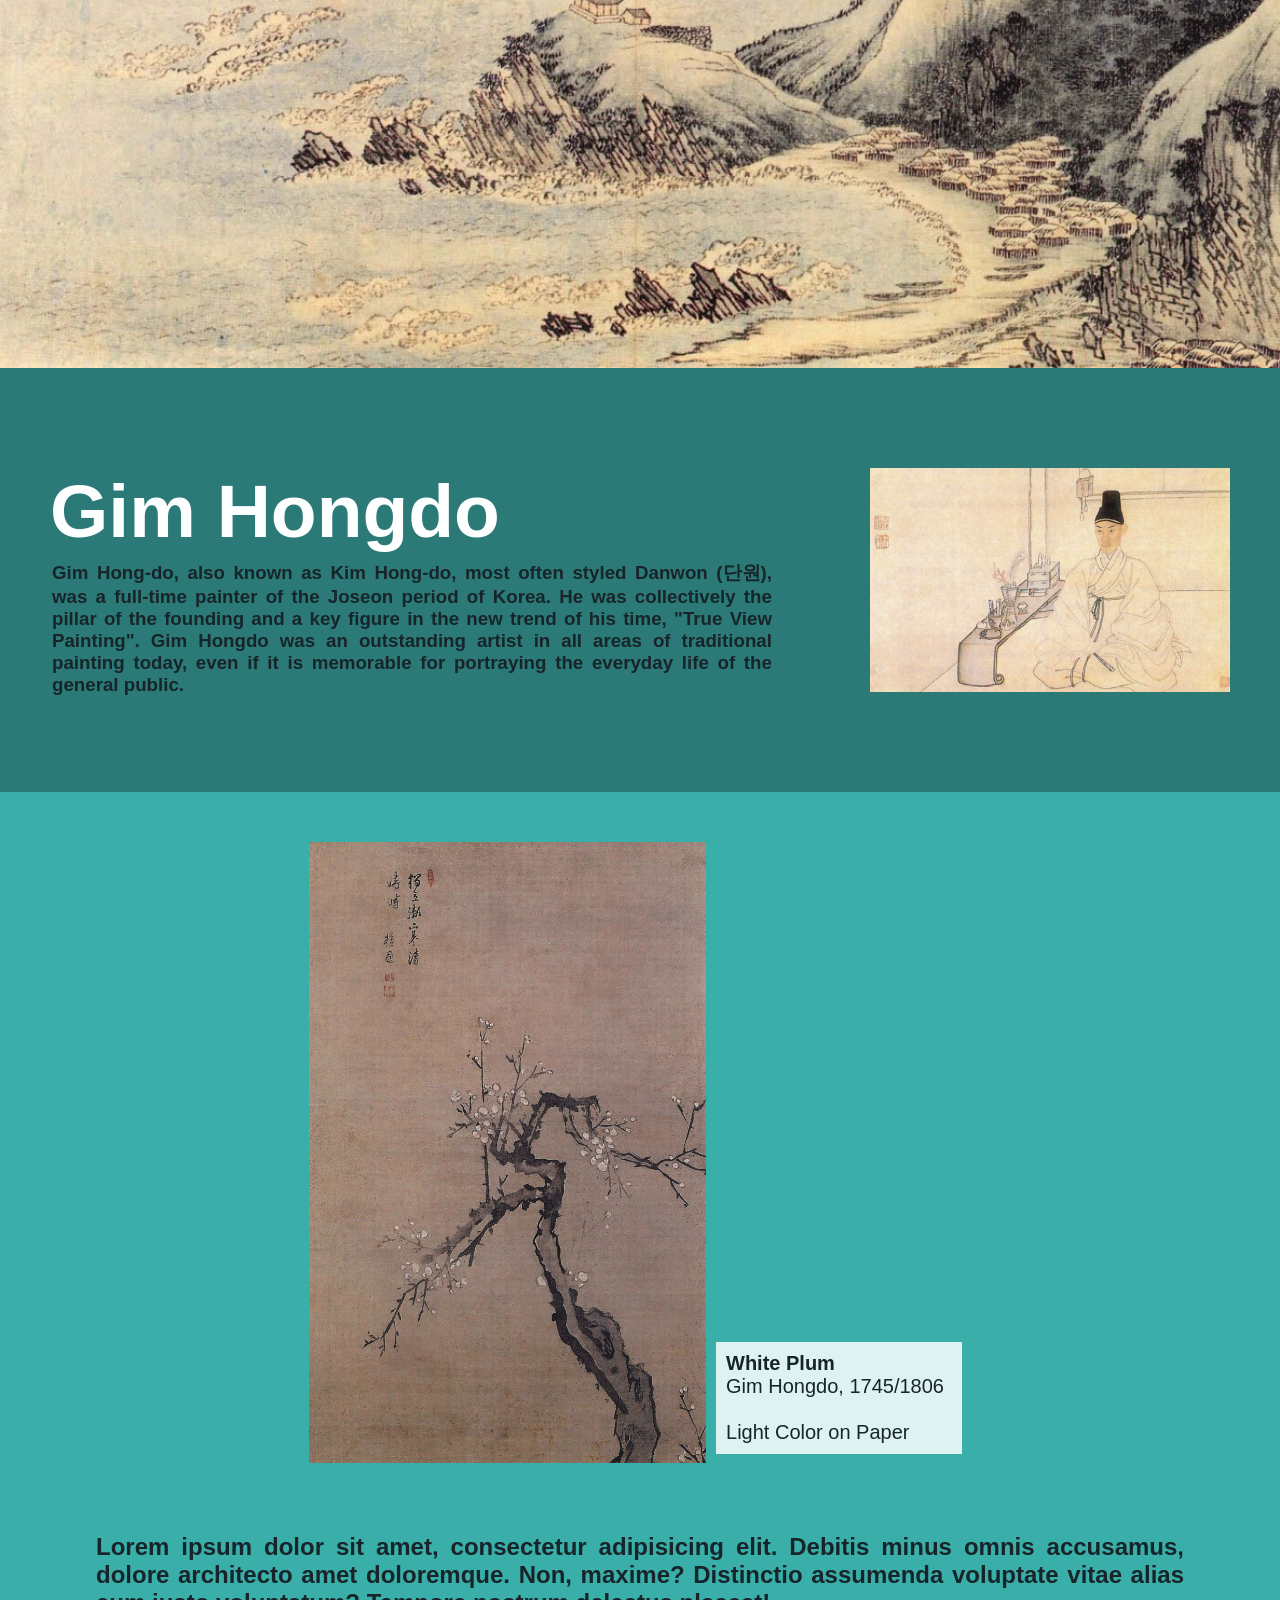
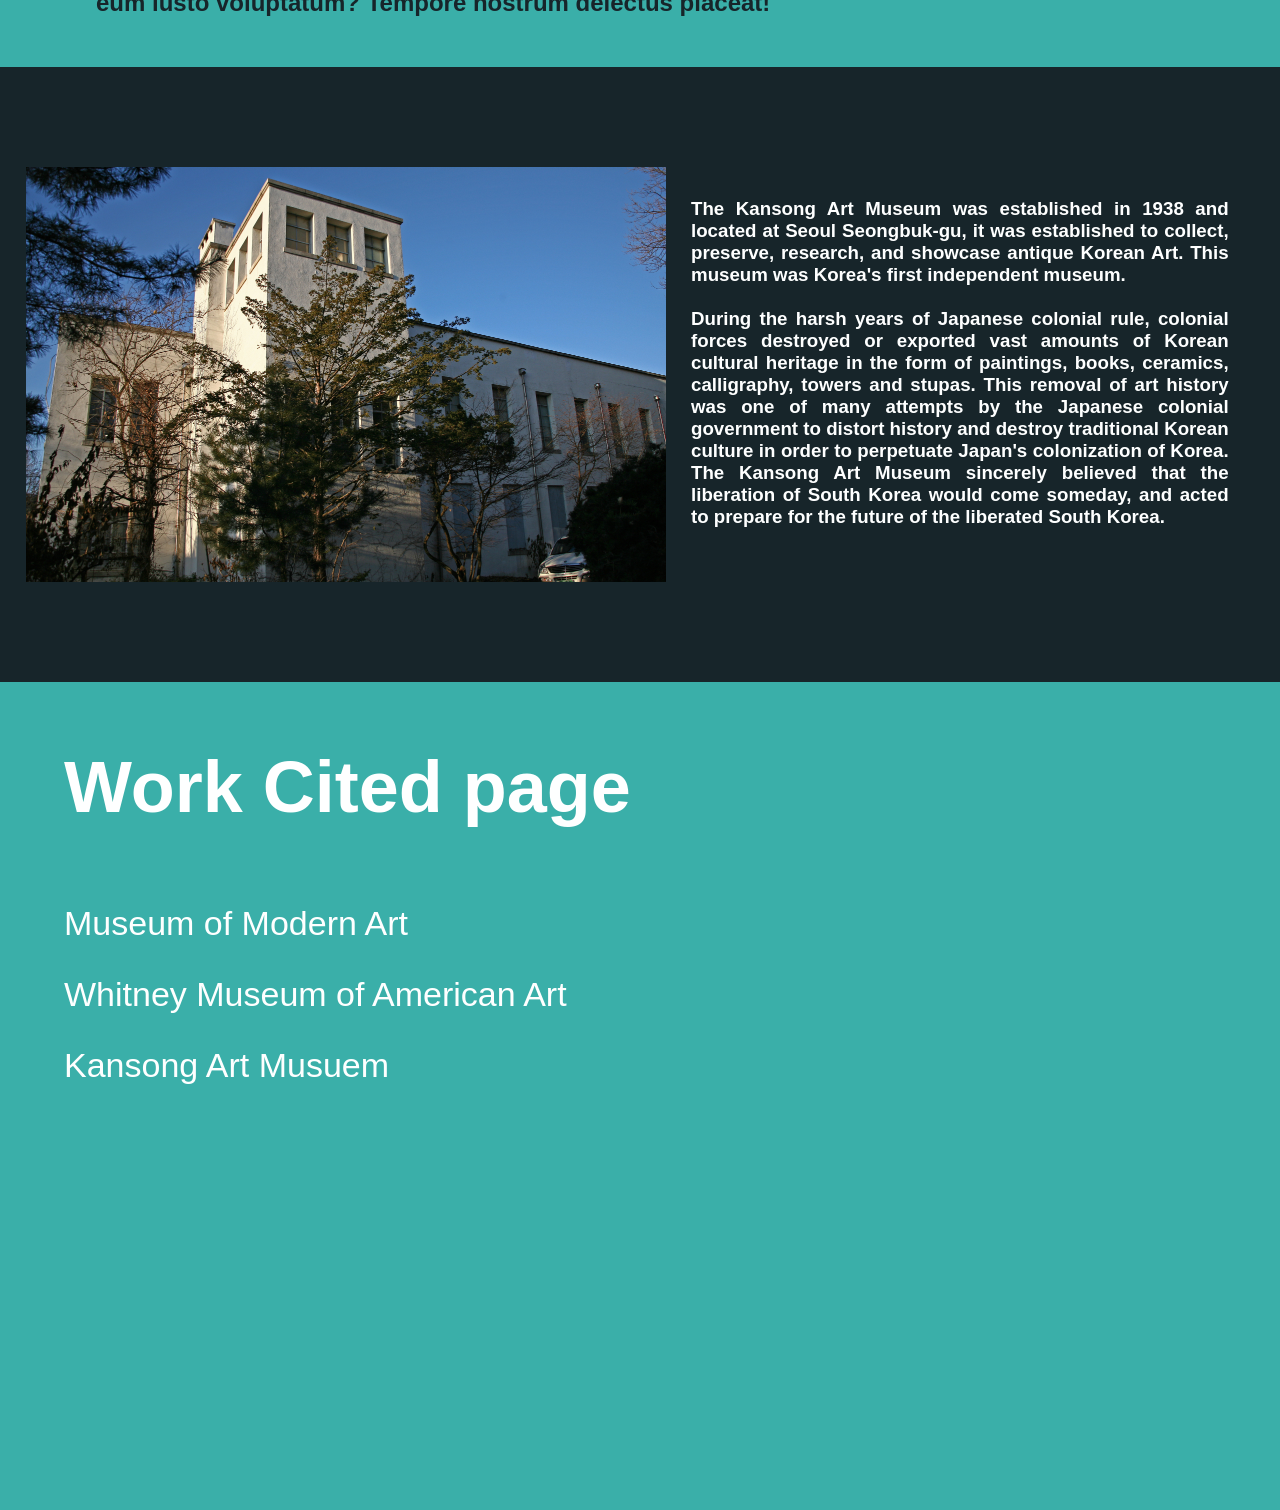
==== commit 0a65e26b: "Add files via upload" ====
--- a/index.html
+++ b/index.html
@@ -26,7 +26,7 @@
   <a name="intro"></a>
   <div class="intro showscroll">
     <h1>Finding Beauty in the Mundane</h1>
-    <h3>Inspired by the little things in life, the theme revolves around the subtle things that we often take for granted. Anywhere you look can be turned into a work of art. Whether it be a shoe, or a tree. I think this is where an artist can show his talent and style, turning something so boring to a masterpiece with emotional poignancy.   </h3>
+    <h3 style="text-align: justify;">Inspired by the little things in life, the theme revolves around the subtle things that we often take for granted. Anywhere you look can be turned into a work of art. Whether it be a shoe, or a tree. I think this is where an artist can show his talent and style, turning something so boring to a masterpiece with emotional poignancy. We will be looking at 3 artists and each of their own work. This includes Edward Hopper, Vincent van Gogh, and Gim Hongdo.   </h3>
     <div class="intro2 showscroll">
       <div class="intro2pic showscroll">
         <a href="#hopper"> <img src="edward.jpeg" id="edward" alt=""> </a>
@@ -53,7 +53,7 @@
     <div class="artist showscroll">
       <h2>Edward Hopper</h2>
     <img src="hopper.jpg" style="width: 30%;" alt="">
-    <h3>Edward Hopper was an American realist painter and printmaker. While he is widely known for his oil paintings, he was equally proficient as a watercolorist and printmaker in etching. His career benefited decisively from his marriage to fellow-artist Josephine Nivison, who contributed much to his work, both as a life-model and as a creative partner. Hopper was a minor-key artist, creating subdued drama out of commonplace subjects 'layered with a poetic meaning', inviting narrative interpretations, often unintended. He was praised for 'complete verity' in the America he portrayed. <i style="color: gray;">(Wikipedia)</i>
+    <h3>Edward Hopper was an American photorealistic painter and printmaker. He is well known for his oil paintings, but he was equally familiar with etching as a watercolor painter and printer. His career has greatly benefited  from his marriage to  Josephine Nivison, an artist who has made significant contributions to his work, both as a life model and as a creative partner. Hopper was a minor key artist, creating calm dramas from everyday themes, often with  poetic meanings that led to unintentional narrative interpretations. He has been praised for 'complete verity' in the America he portrayed.
     </h3>
     </div>
   </div>
@@ -83,9 +83,9 @@
     </div>
     <div class="museumdesc showscroll">
       <h3>
-        <i>Early Sunday Morning </i>is located in Whitney Museum of American Art. It is situated by the Hudson River in New York City. <br><br>
-        Designed by architect Renzo Piano, the Whitney’s current building vastly increases the Museum’s exhibition and programming space, providing the most expansive view ever of its unsurpassed collection of modern and contemporary American art. <br><br>
-        As the preeminent institution devoted to the art of the United States, the Whitney Museum of American Art presents the full range of twentieth-century and contemporary American art, with a special focus on works by living artists. The Whitney is dedicated to collecting, preserving, interpreting, and exhibiting American art, and its collection—arguably the finest holdings of twentieth-century American art in the world—is the Museum’s key resource. The Museum’s flagship exhibition, the Biennial, is the country’s leading survey of the most recent developments in American art.
+        <i>Early Sunday Morning </i>is located in Whitney Museum of American Art. It is situated by the Hudson River in New York City. <br><br> 
+        The building is designed by an architect named Renzo Piano, this greatly increased their space to showcase their collection of modern and contemporary American art.<br><br>
+        The Whitney Museum of American Art, is an outstanding institution of American art, and presents the full range of American art of the 20th century and present, with a particular focus on the work of living artists. The Whitney Museum of American Art  is dedicated to the collection, preservation, interpretation and exhibition of American art, and its collection is the museum's main source. The museum's flagship exhibition, the Biennale, is one of the country's leading surveys of the latest trends in American art.
       </h3>
     </div>
   </div>
@@ -98,34 +98,86 @@
     <div class="artist showscroll">
       <h2 id="padding">Vincent van Gogh</h2>
     <img src="vincent.jpg" style="width: 30%;" alt="">
-    <h3 id="align">Lorem, ipsum dolor sit amet consectetur adipisicing elit. Reprehenderit magni dolores ex itaque, molestiae natus quam, explicabo quibusdam dolor id in? Quidem assumenda numquam commodi. Optio praesentium suscipit tempore nostrum.
+    <h3 id="align">Vincent van Gogh, his full name Vincent Willem van Gogh, is a widely recognized Dutch painter and one of the greatest Post-Impressionists. The unique colors, emphasized brushstrokes and contoured shapes of his work strongly influenced the movement of expressionism in contemporary art. Van Gogh's art was surprisingly popular after his death, especially in the late 20th century.
     </h3>
     </div>
   </div>
 
   <div class="painting showscroll">
     <div class="paintingtag showscroll">
-      <img class="myImages" id="myImg" src="shoes.jpg" style="margin-top: 1%;" alt="edward">
+      <img class="myImages" id="myImg" src="shoes.jpg" style="width: 50%;"  alt="edward">
     <p>Shoes
     <br>Vincent van Gogh,   1888
     <br> <br> Oil on Canvas</p>
     
     </div>
       <h2>
-        Lorem ipsum dolor sit amet consectetur adipisicing elit. Nihil rerum nemo delectus voluptate non ducimus qui dolor, similique reiciendis laboriosam, fugiat ipsa perferendis neque dolorum voluptatem possimus tempore ipsum odio.   
+          A still life painting by Van gogh during his trip to Paris. A pair of shoes sitting in a textured floor. The sun hitting the shoe at an angle, which creates a shadow. The way Van gogh creates this shadow is somewhat interesting. Little strokes of brushes instead of blacking it out. It is truly amazing how Van gogh can make something so ordinary like a pair of shoes and make it exciting and more pleasing to look at. 
       </h2>
   </div>
 
   <div class="museum showscroll">
     <div class="museumpic showscroll">
-      <img src="moma.jpg" alt="">
+      <img src="moma.jpg" id="moma" alt="">
     </div>
     <div class="museumdesc showscroll">
       <h3>
-        Lorem ipsum, dolor sit amet consectetur adipisicing elit. Aut numquam animi ipsam id laborum, unde placeat dolorem est sequi eaque optio perferendis consequatur aspernatur? Voluptates praesentium explicabo sit soluta ducimus.
+        Founded in 1929, the Museum of Modern Art (MoMA) in Midtown Manhattan was the first museum  to specialize in modernism. MoMA's rich and diverse collection of modern and contemporary art. Today, the museum houses to more than 150,000 paintings, drawings, sculptures and other mediums.  <br><br>
+
+The Museum was founded by three women, at a table during lunch. These women were Lillie P. Bliss, Mary Quinn Sullivan, and Abby Aldrich Rockefeller.  
       </h3>
     </div>
   </div>
+
+
+  <a name="hongdo"></a>
+  <div class="parallax2 showscroll"></div>
+
+  
+  <div class="artist showscroll">
+    <div class="artist showscroll">
+      <h2 id="padding">Gim Hongdo</h2>
+    <img src="Kim_Hongdo.jpg" style="width: 30%;" alt="">
+    <h3 id="align1">Gim Hong-do, also known as Kim Hong-do, most often styled Danwon (단원), was a full-time painter of the Joseon period of Korea. He was collectively the pillar of the founding and a key figure in the new trend of his time, "True View Painting". Gim Hongdo was an outstanding artist in all areas of traditional painting today, even if it is memorable for portraying the everyday life of the general public.
+    </h3>
+    </div>
+  </div>
+
+  <div class="painting showscroll">
+    <div class="paintingtag showscroll">
+      <img class="myImages" id="myImg" src="plum.jpg" style="width: 40%;"  alt="edward">
+    <p>White Plum
+    <br>Gim Hongdo,   1745/1806
+    <br> <br> Light Color on Paper</p>
+    
+    </div>
+      <h2>
+          Lorem ipsum dolor sit amet, consectetur adipisicing elit. Debitis minus omnis accusamus, dolore architecto amet doloremque. Non, maxime? Distinctio assumenda voluptate vitae alias eum iusto voluptatum? Tempore nostrum delectus placeat!
+      </h2>
+  </div>
+
+  <div class="museum showscroll">
+    <div class="museumpic showscroll">
+      <img src="kansong.jpg" alt="">
+    </div>
+    <div class="museumdesc showscroll">
+      <h3>
+        The Kansong Art Museum was established in 1938 and located at Seoul Seongbuk-gu, it was established to collect, preserve, research, and showcase antique Korean Art. This museum was Korea's first independent museum. <br><br>
+
+        During the harsh years of Japanese colonial rule, colonial forces destroyed or exported vast amounts of Korean cultural heritage in the form of paintings, books, ceramics, calligraphy, towers and stupas. This removal of art history was one of many attempts by the Japanese colonial government to distort history and destroy traditional Korean culture  in order to perpetuate Japan's colonization of Korea. The Kansong Art Museum sincerely believed that the liberation of South Korea would come someday, and acted  to prepare for the future of the liberated South Korea.
+  <br><br>
+
+      </h3>
+    </div>
+  </div>
+
+<div class="closing showscroll">
+  <h2>Work Cited page</h2>
+  <p><a href="https://www.moma.org/interactives/moma_through_time/" target="_blank" rel="noopener noreferrer">Museum of Modern Art</a></p>
+  <p><a href="https://whitney.org/about" target="_blank" rel="noopener noreferrer">Whitney Museum of American Art</a></p>
+  <p><a href="http://www.koreatimes.co.kr/www/opinion/2019/02/734_263020.html" target="_blank" rel="noopener noreferrer">Kansong Art Musuem</a></p>
+</div>
+
 <script src="showscroll.js"></script>
 <script> </script>
 
--- a/style.css
+++ b/style.css
@@ -19,7 +19,7 @@
 }
 
 .parallax {
-  min-height: 700px;
+  min-height: 900px;
   background-attachment: fixed;
   background-position: center;
   background-repeat: no-repeat;
@@ -28,12 +28,21 @@
 }
 
 .parallax1 {
-  min-height: 700px;
+  min-height: 900px;
   background-attachment: fixed;
   background-position: center;
   background-repeat: no-repeat;
   background-size: cover;
-  background-image: url("wheatfield.jpg");
+  background-image: url("starrynight.jpg");
+}
+
+.parallax2 {
+  min-height: 900px;
+  background-attachment: fixed;
+  background-position: center;
+  background-repeat: no-repeat;
+  background-size: cover;
+  background-image: url("landscape.jpg");
 }
 
 .header {
@@ -206,7 +215,7 @@
 }
 
 .artist h3 {
-  width: 40%;
+  width: 45%;
   position: absolute;
   top: 28%;
   left: 10%;
@@ -220,8 +229,15 @@
 
 #align {
   position: absolute;
-  left: 2%;
-  width: 52%;
+  left: 1%;
+  width: 60%;
+}
+
+#align1 {
+  position: absolute;
+  top: 38%;
+  left: 1%;
+  width: 60%;
 }
 
 .painting {
@@ -278,17 +294,25 @@
 }
 
 .museumpic {
+  display: flex;
   width: 50%;
-  margin: 2%;
+
   padding-top: 50px;
   padding-bottom: 50px;
+  justify-content: center;
 }
 
 .museumpic img {
   max-width: 100%;
 }
 
+#moma {
+  height: 700px;
+}
+
 .museumdesc {
+  display: flex;
+  justify-content: center;
   width: 42%;
   margin: 2%;
 }
@@ -297,6 +321,7 @@
 i {
   text-align: justify;
   color: #feffff;
+  margin: 0px;
 }
 
 #myImg {
@@ -306,6 +331,30 @@
 
 #myImg:hover {
   opacity: 0.9;
+}
+
+.closing {
+  height: 700px;
+  display: flex;
+  padding: 5%;
+  flex-direction: column;
+}
+
+.closing h2 {
+  color: #feffff;
+  font-size: 72px;
+  margin-top: 0%;
+}
+
+.closing a {
+  color: #feffff;
+  text-decoration: none;
+  font-size: 34px;
+  transition-duration: 0.3s;
+}
+
+.closing a:hover {
+  color: #17252a;
 }
 
 .modal {
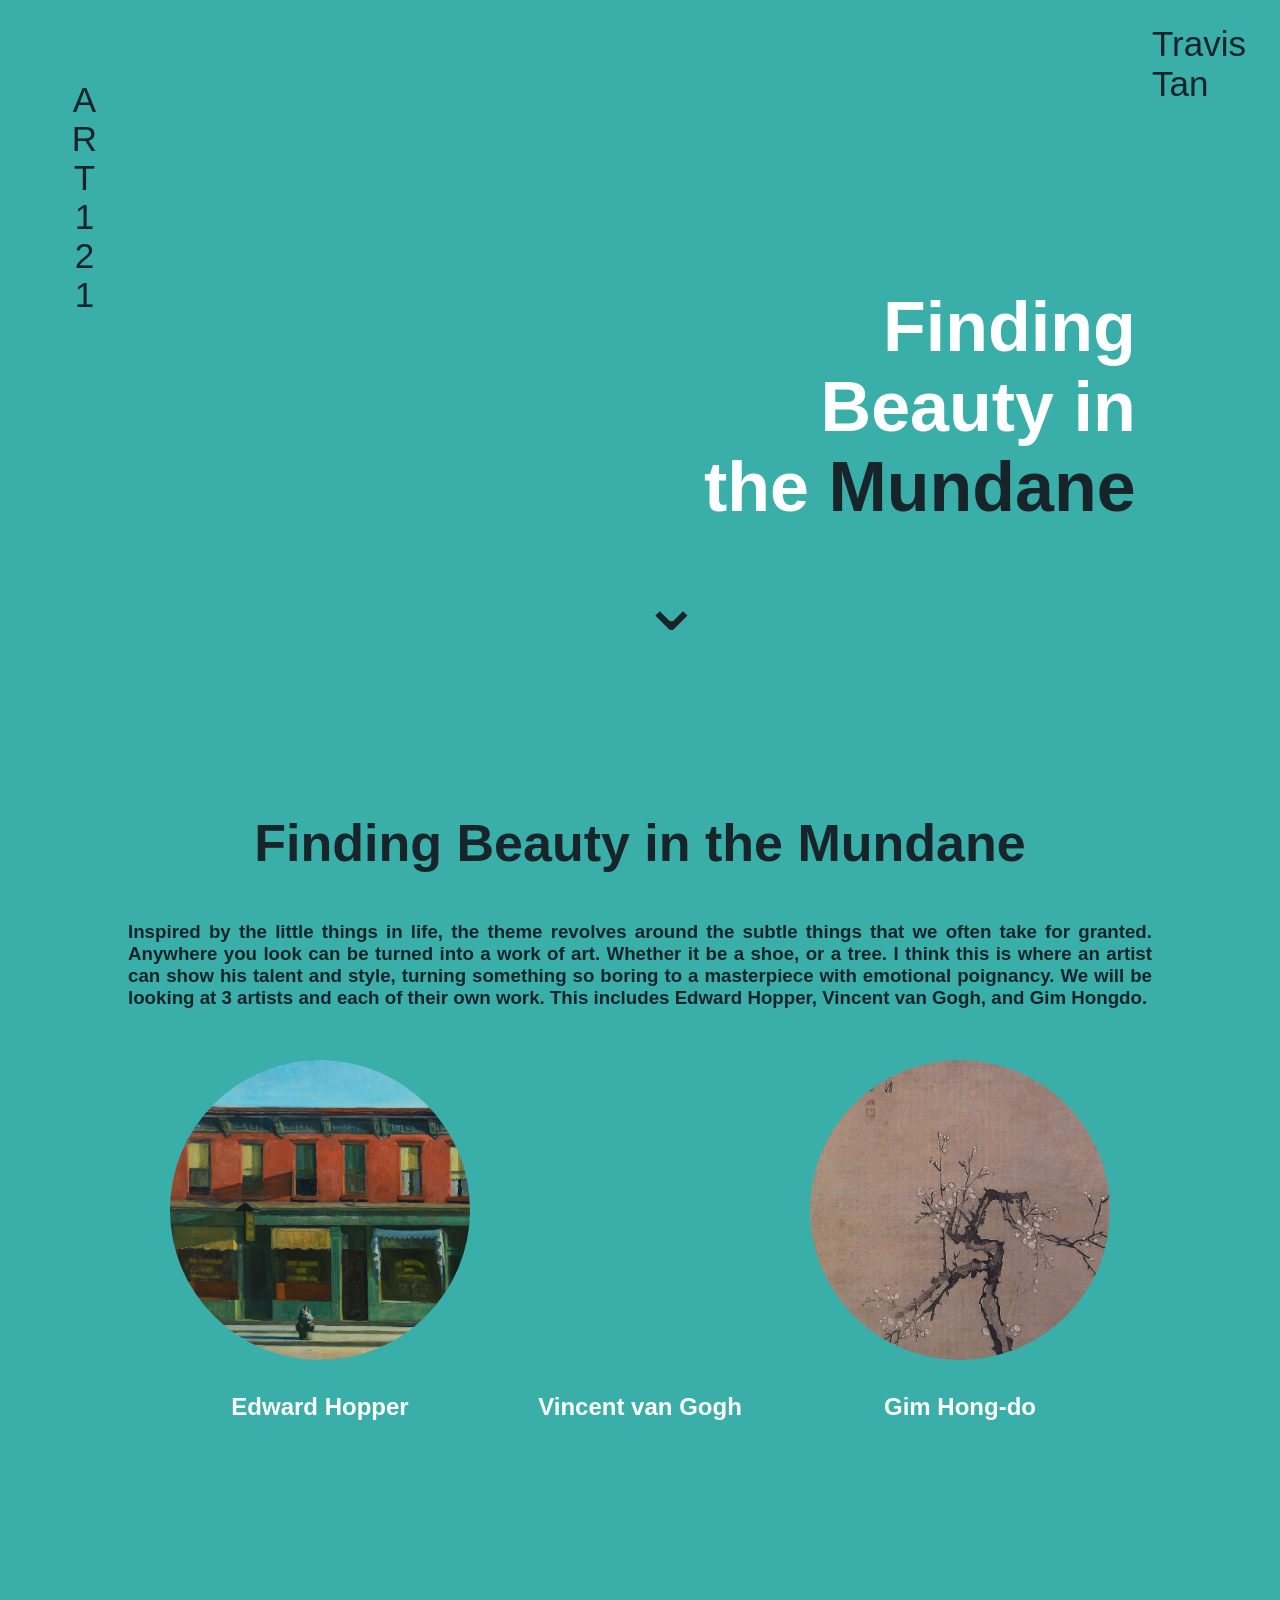
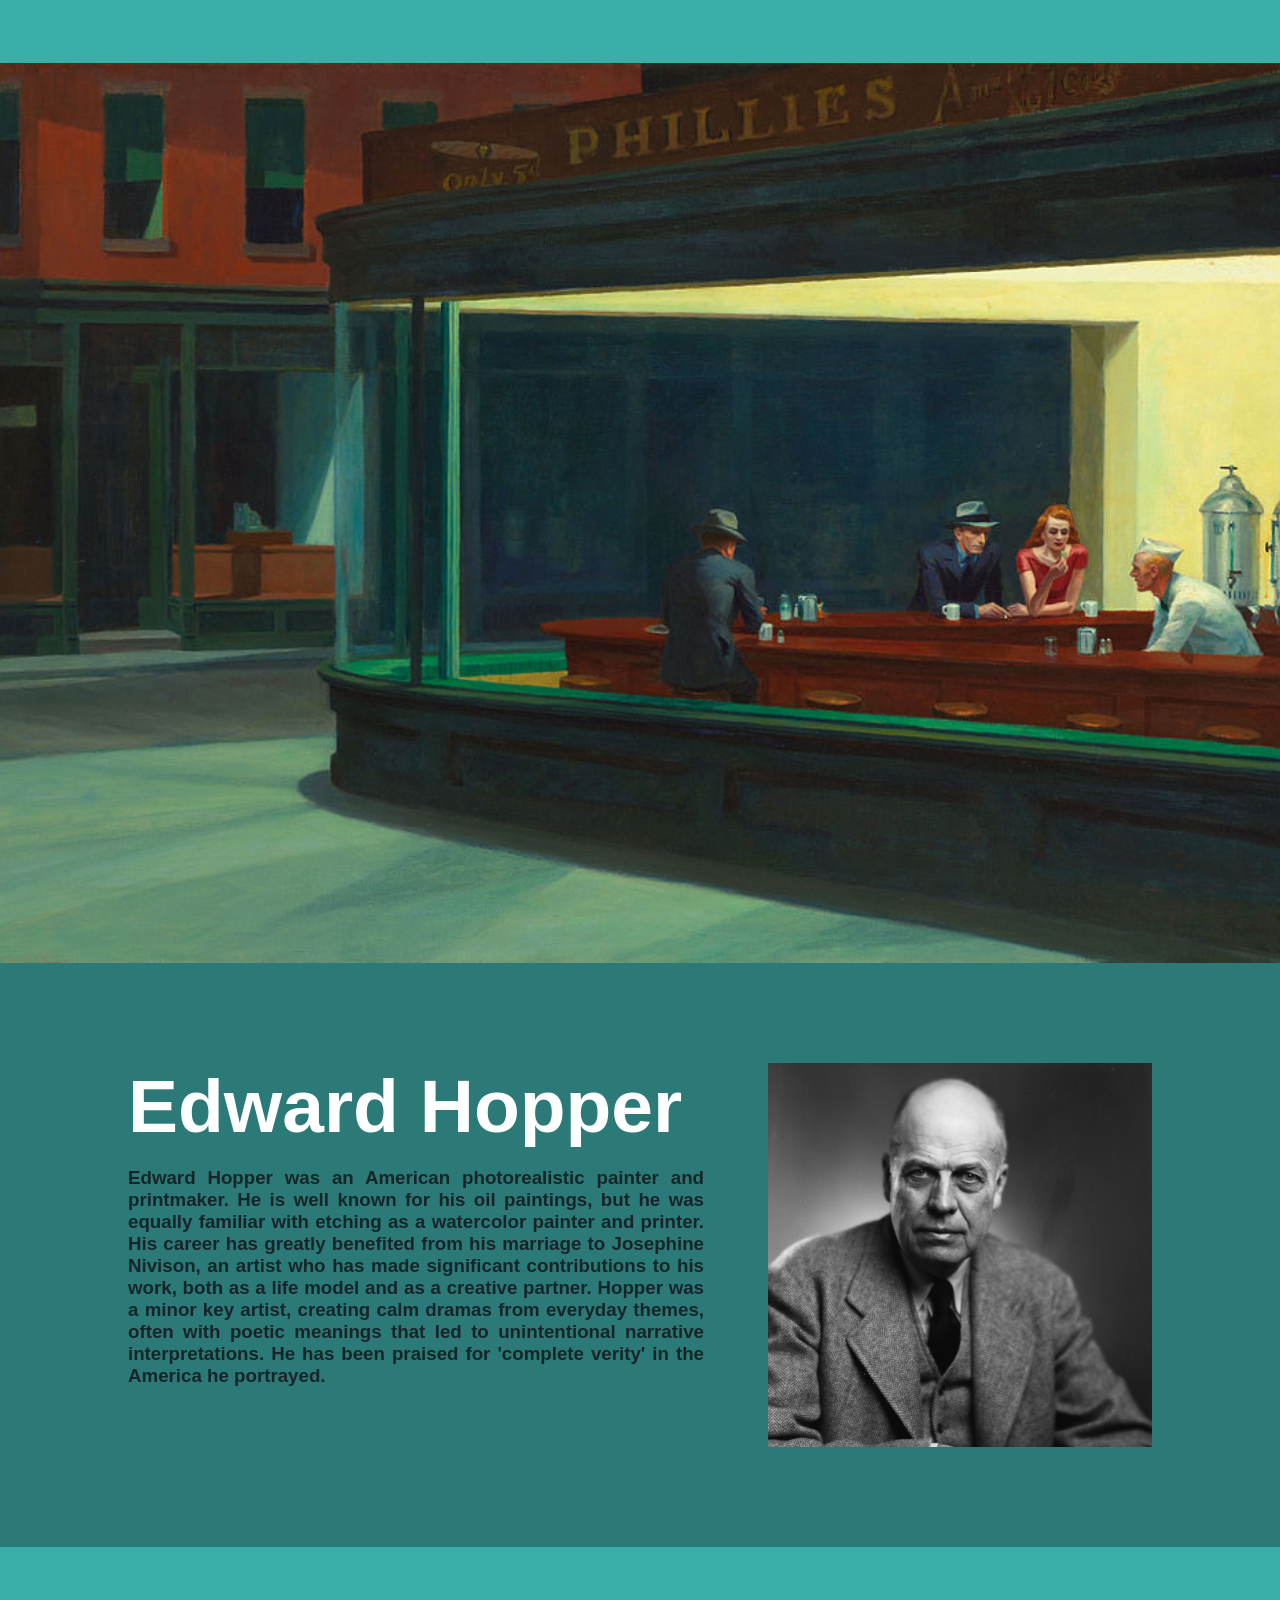
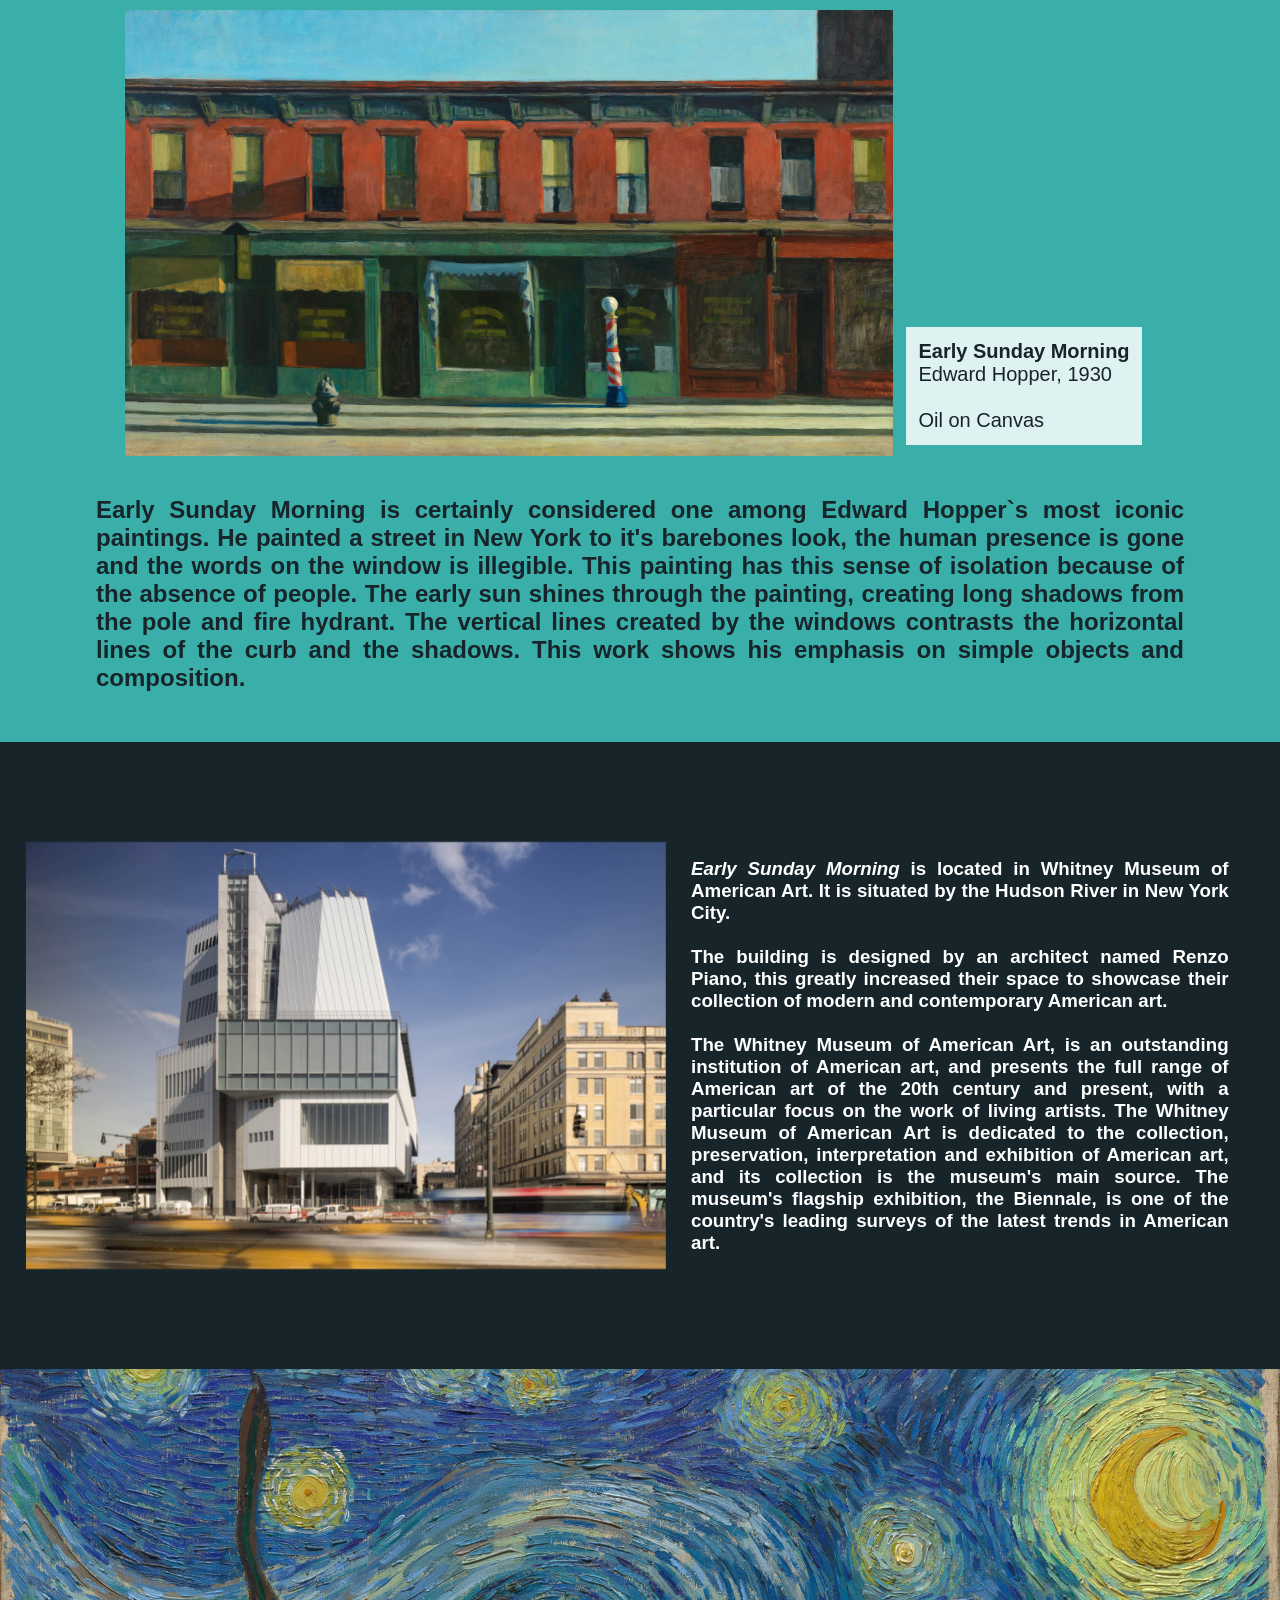
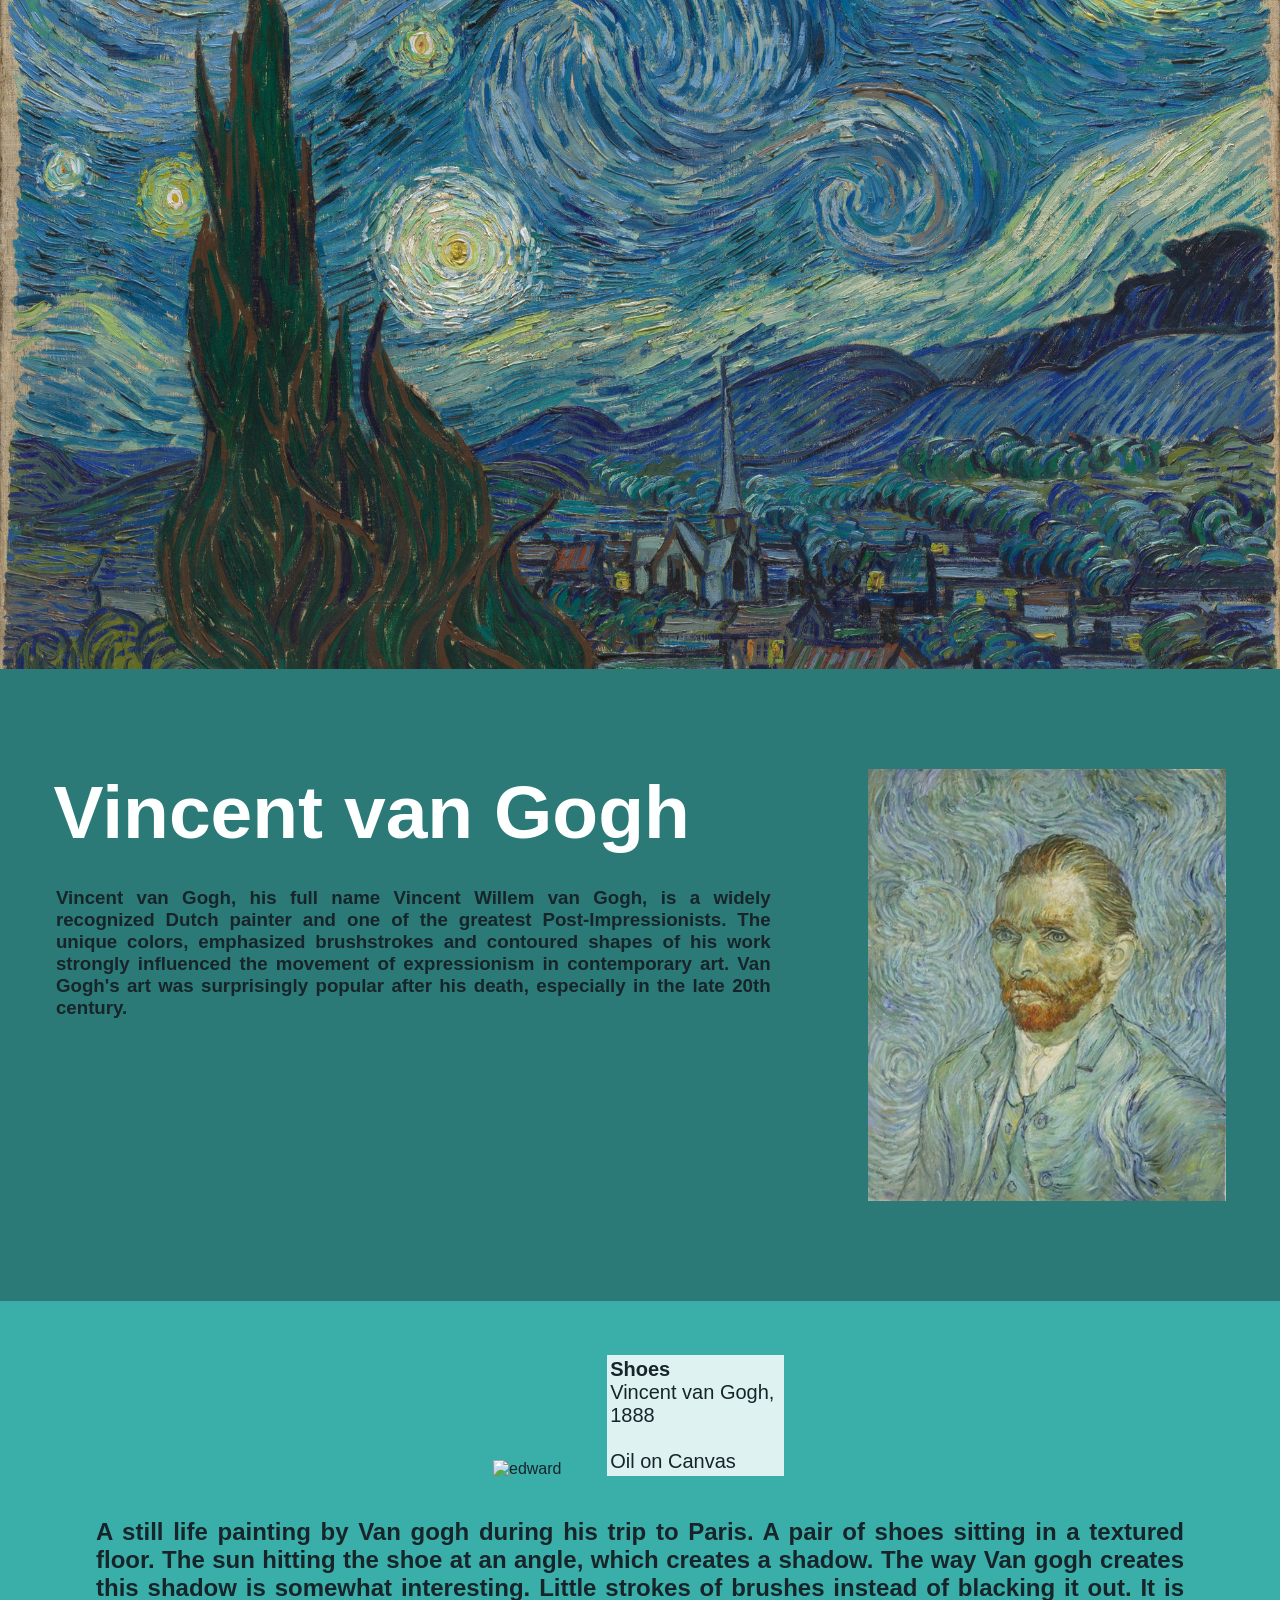
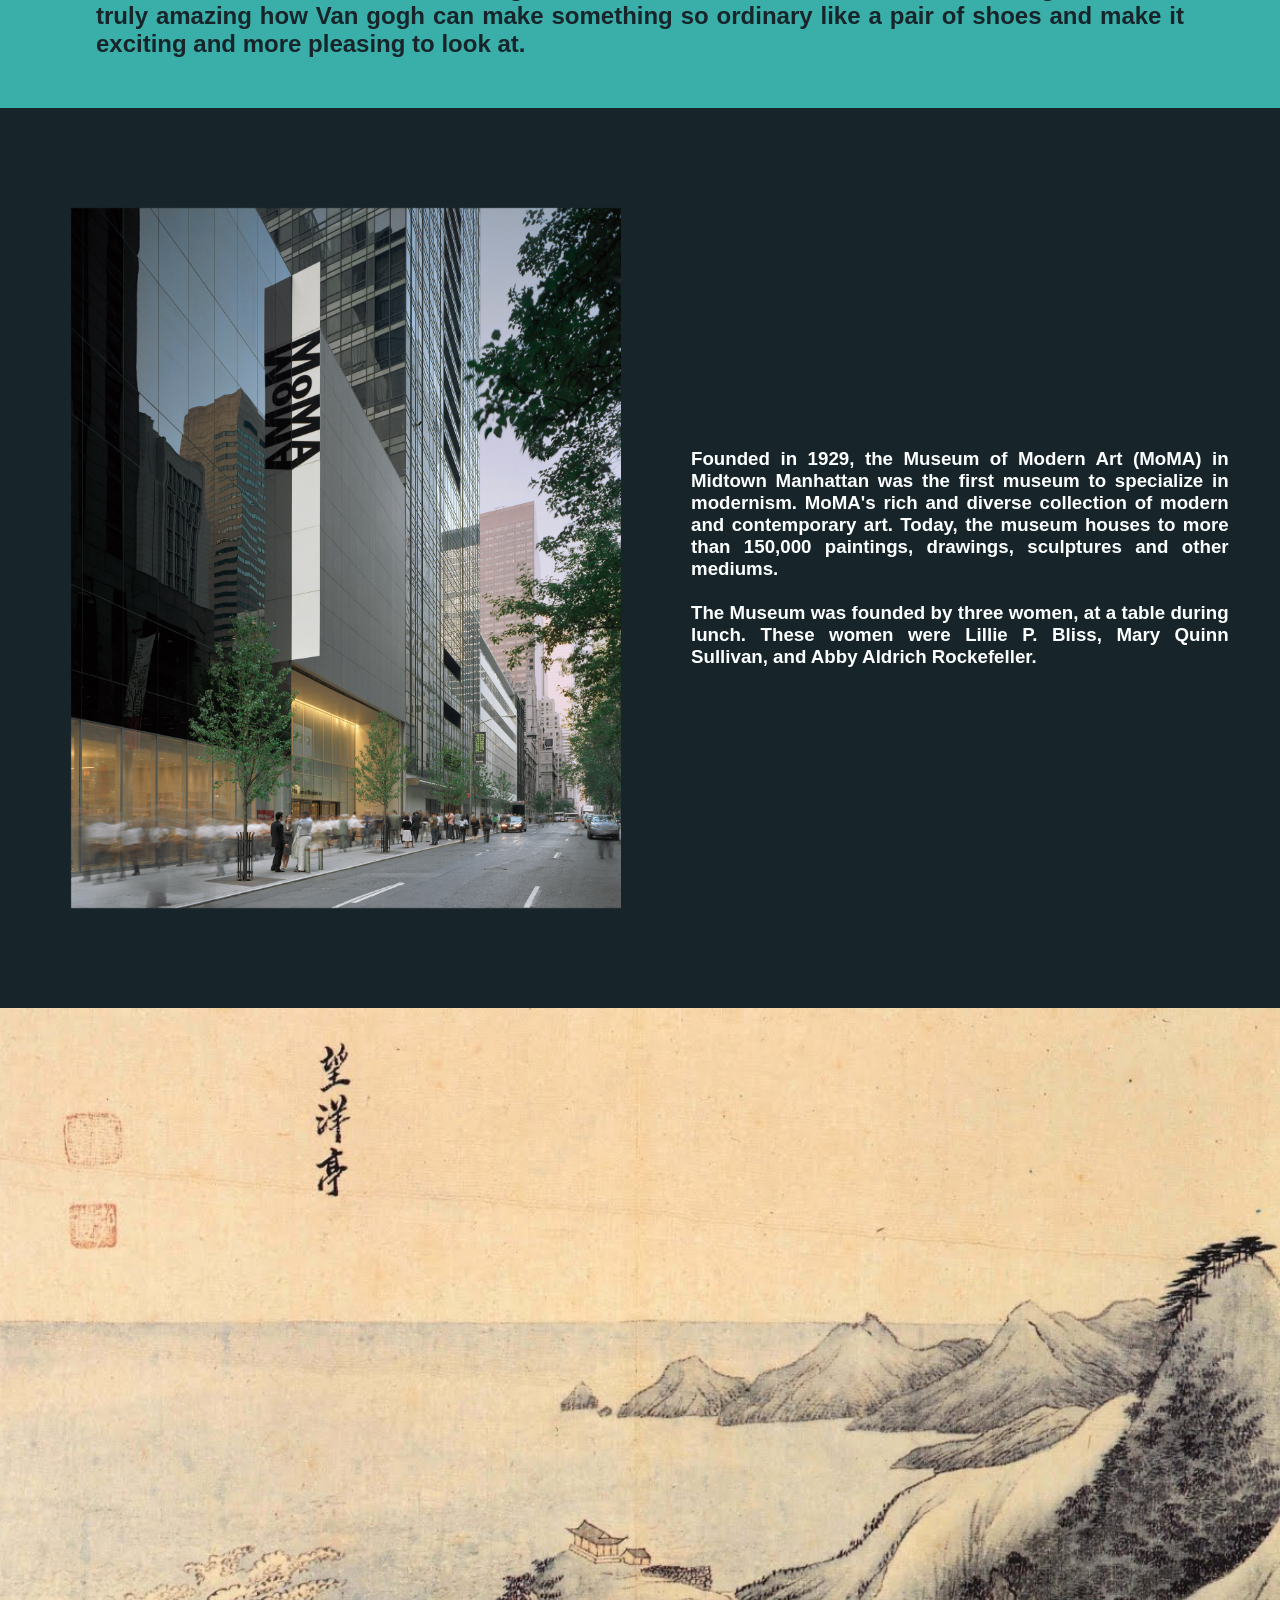
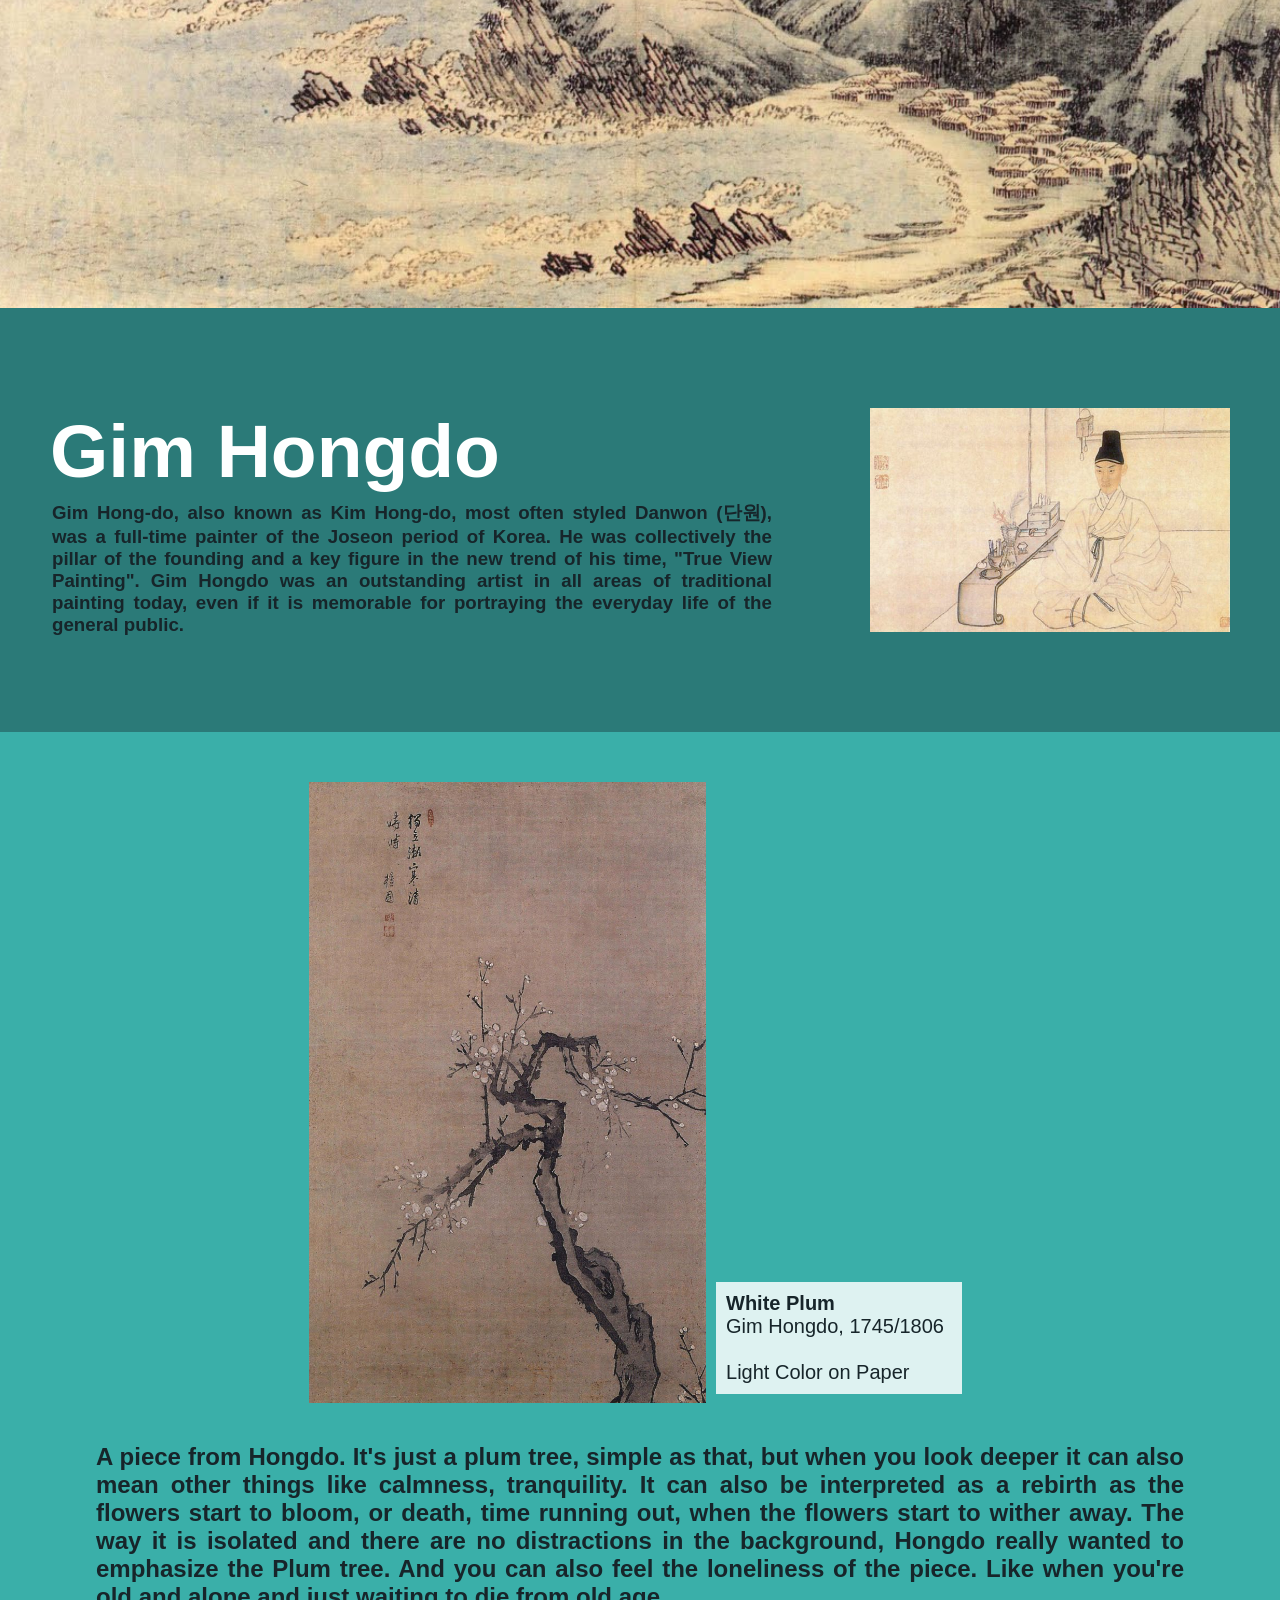
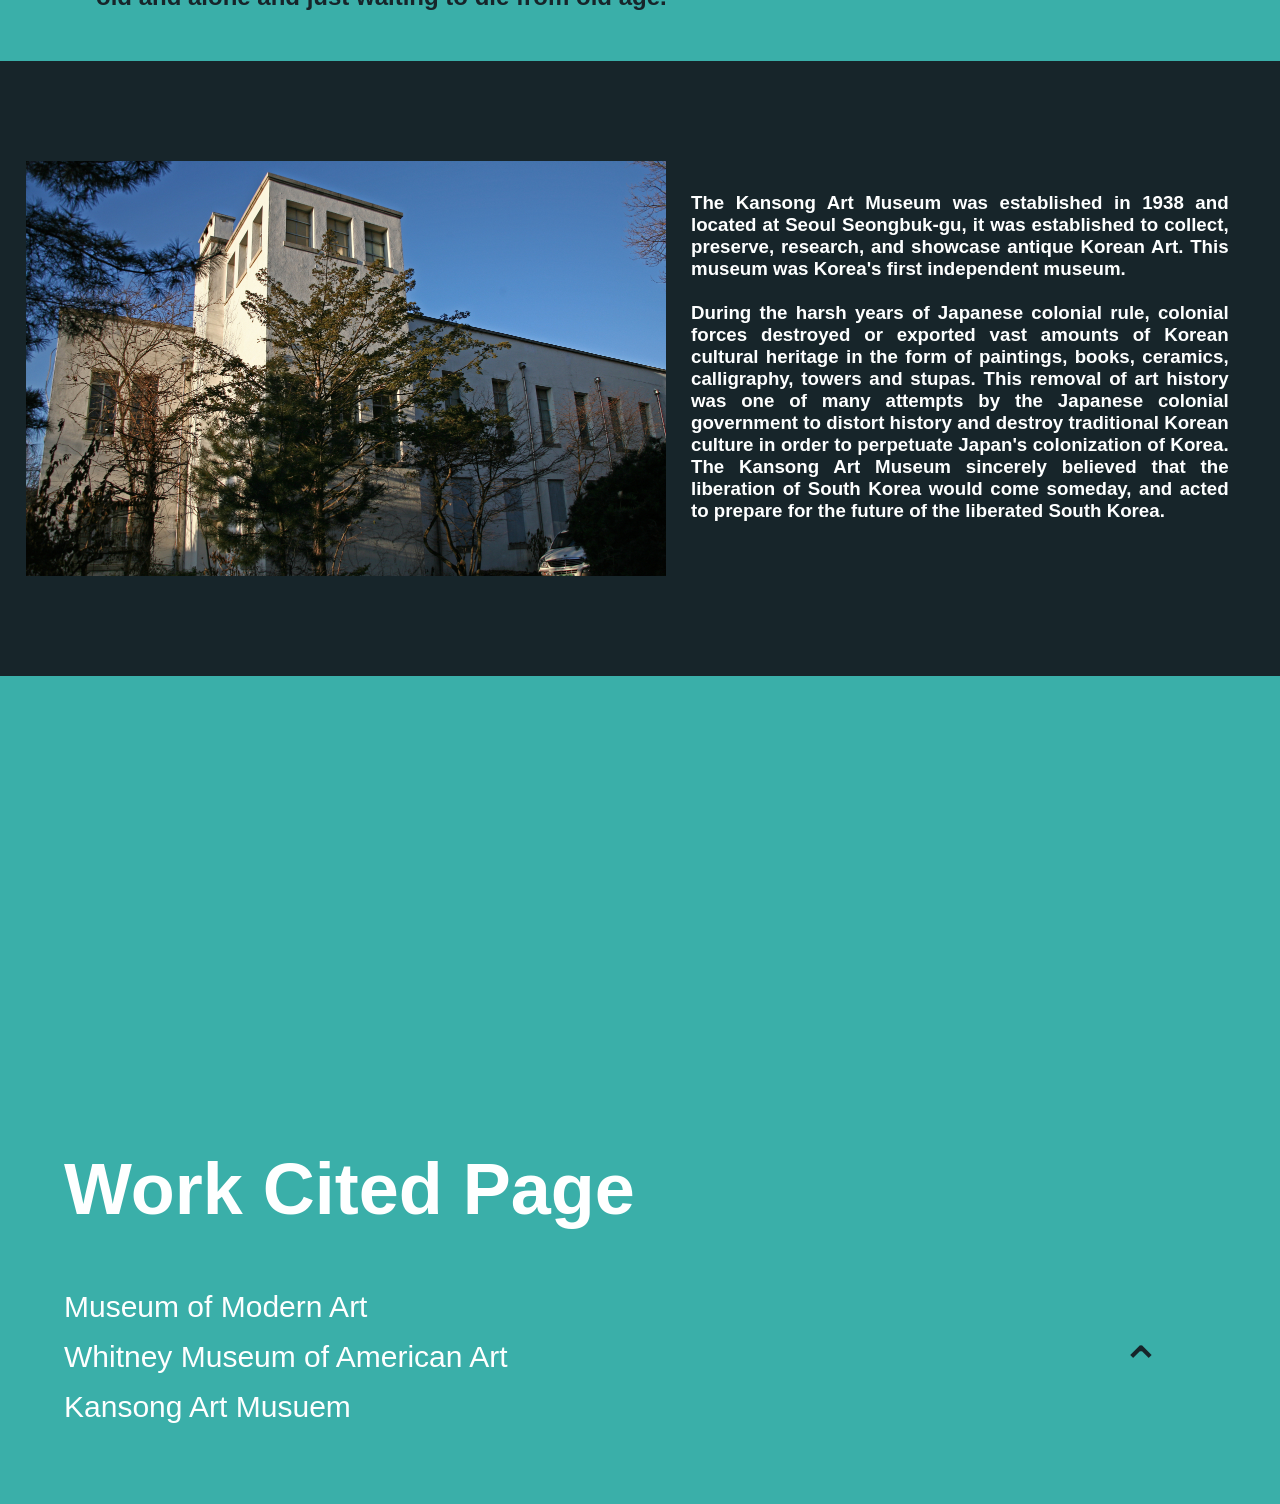
==== commit cc22cbba: "Add files via upload" ====
--- a/index.html
+++ b/index.html
@@ -8,6 +8,7 @@
   <link rel="stylesheet" href="style.css">
 </head>
 <body>
+  <a name="top"></a>
   <div class="header showscroll">
     <h1>
       Finding <br> Beauty in <br> the <span>Mundane</span>
@@ -152,7 +153,7 @@
     
     </div>
       <h2>
-          Lorem ipsum dolor sit amet, consectetur adipisicing elit. Debitis minus omnis accusamus, dolore architecto amet doloremque. Non, maxime? Distinctio assumenda voluptate vitae alias eum iusto voluptatum? Tempore nostrum delectus placeat!
+         A piece from Hongdo. It's just a plum tree, simple as that, but when you look deeper it can also mean other things like calmness, tranquility. It can also be interpreted as a rebirth as the flowers start to bloom, or death, time running out, when the flowers start to wither away. The way it is isolated and there are no distractions in the background, Hongdo really wanted to emphasize the Plum tree. And you can also feel the loneliness of the piece. Like when you're old and alone and just waiting to die from old age. 
       </h2>
   </div>
 
@@ -172,10 +173,17 @@
   </div>
 
 <div class="closing showscroll">
-  <h2>Work Cited page</h2>
+  <div class="closing1 showscroll">
+    <h2>Work Cited Page</h2>
   <p><a href="https://www.moma.org/interactives/moma_through_time/" target="_blank" rel="noopener noreferrer">Museum of Modern Art</a></p>
   <p><a href="https://whitney.org/about" target="_blank" rel="noopener noreferrer">Whitney Museum of American Art</a></p>
   <p><a href="http://www.koreatimes.co.kr/www/opinion/2019/02/734_263020.html" target="_blank" rel="noopener noreferrer">Kansong Art Musuem</a></p>
+  </div>
+  <a href="#top">
+    <span class="top showscroll"> 
+      &#8963;
+    </span>
+  </a>
 </div>
 
 <script src="showscroll.js"></script>
--- a/style.css
+++ b/style.css
@@ -253,7 +253,7 @@
   flex-wrap: nowrap;
   justify-content: center;
   align-items: flex-end;
-  padding: 50px 0px 50px 0px;
+  padding: 50px 0px 20px 0px;
 }
 
 .paintingtag img {
@@ -337,24 +337,56 @@
   height: 700px;
   display: flex;
   padding: 5%;
+  align-items: flex-end;
+  justify-content: space-between;
+}
+
+.closing a {
+  font-size: 50px;
+  text-decoration: none;
+  color: #17252a;
+  transition-duration: 0.3s;
+}
+
+.closing1 {
   flex-direction: column;
-}
-
-.closing h2 {
+  width: 80%;
+}
+
+.closing1 h2 {
   color: #feffff;
   font-size: 72px;
   margin-top: 0%;
-}
-
-.closing a {
+  padding-top: 350px;
+}
+
+.closing1 a {
   color: #feffff;
   text-decoration: none;
-  font-size: 34px;
+  font-size: 30px;
   transition-duration: 0.3s;
 }
 
-.closing a:hover {
+.closing1 a:hover {
   color: #17252a;
+}
+
+.top {
+  display: flex;
+  justify-content: center;
+  align-items: center;
+  transition-duration: 0.5s;
+  width: 150px;
+  height: 150px;
+}
+
+.top:hover {
+  background-color: #17252a;
+  color: #feffff;
+}
+
+#arrowup {
+  font-size: 100%;
 }
 
 .modal {
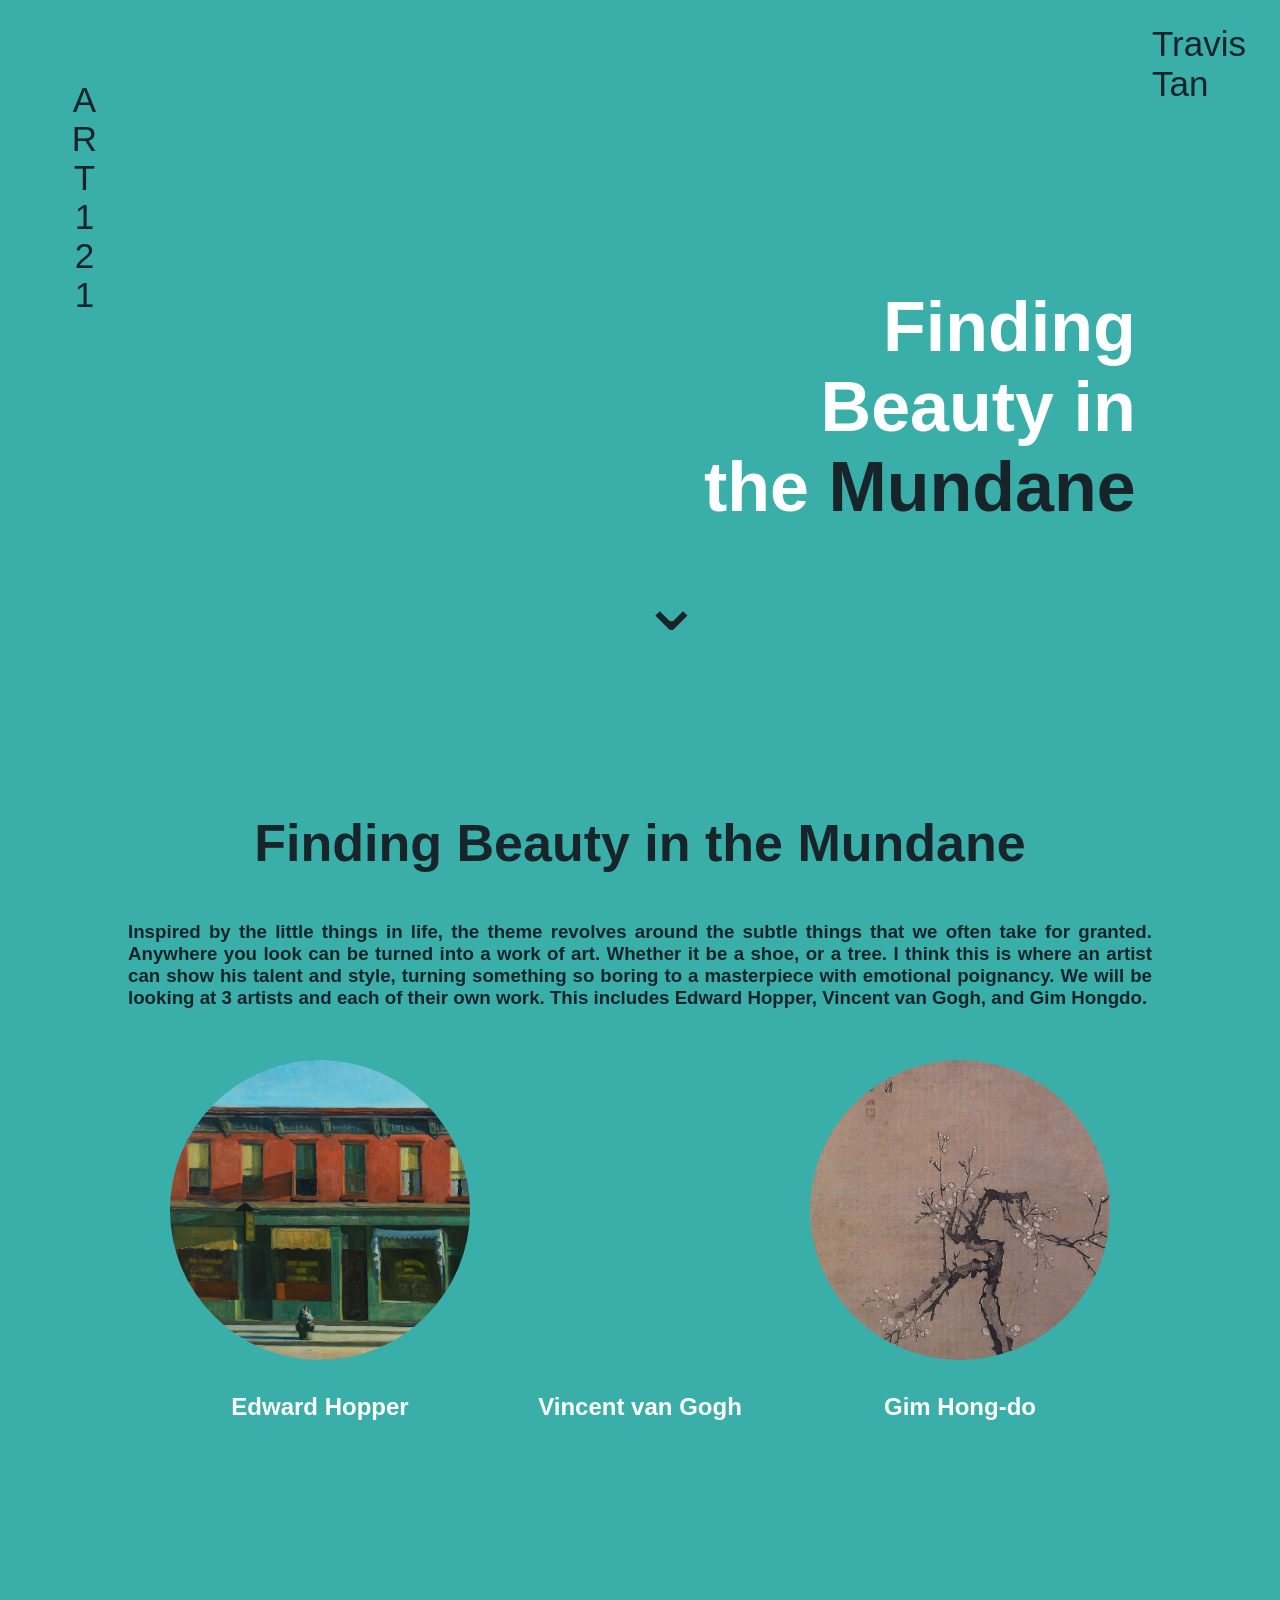
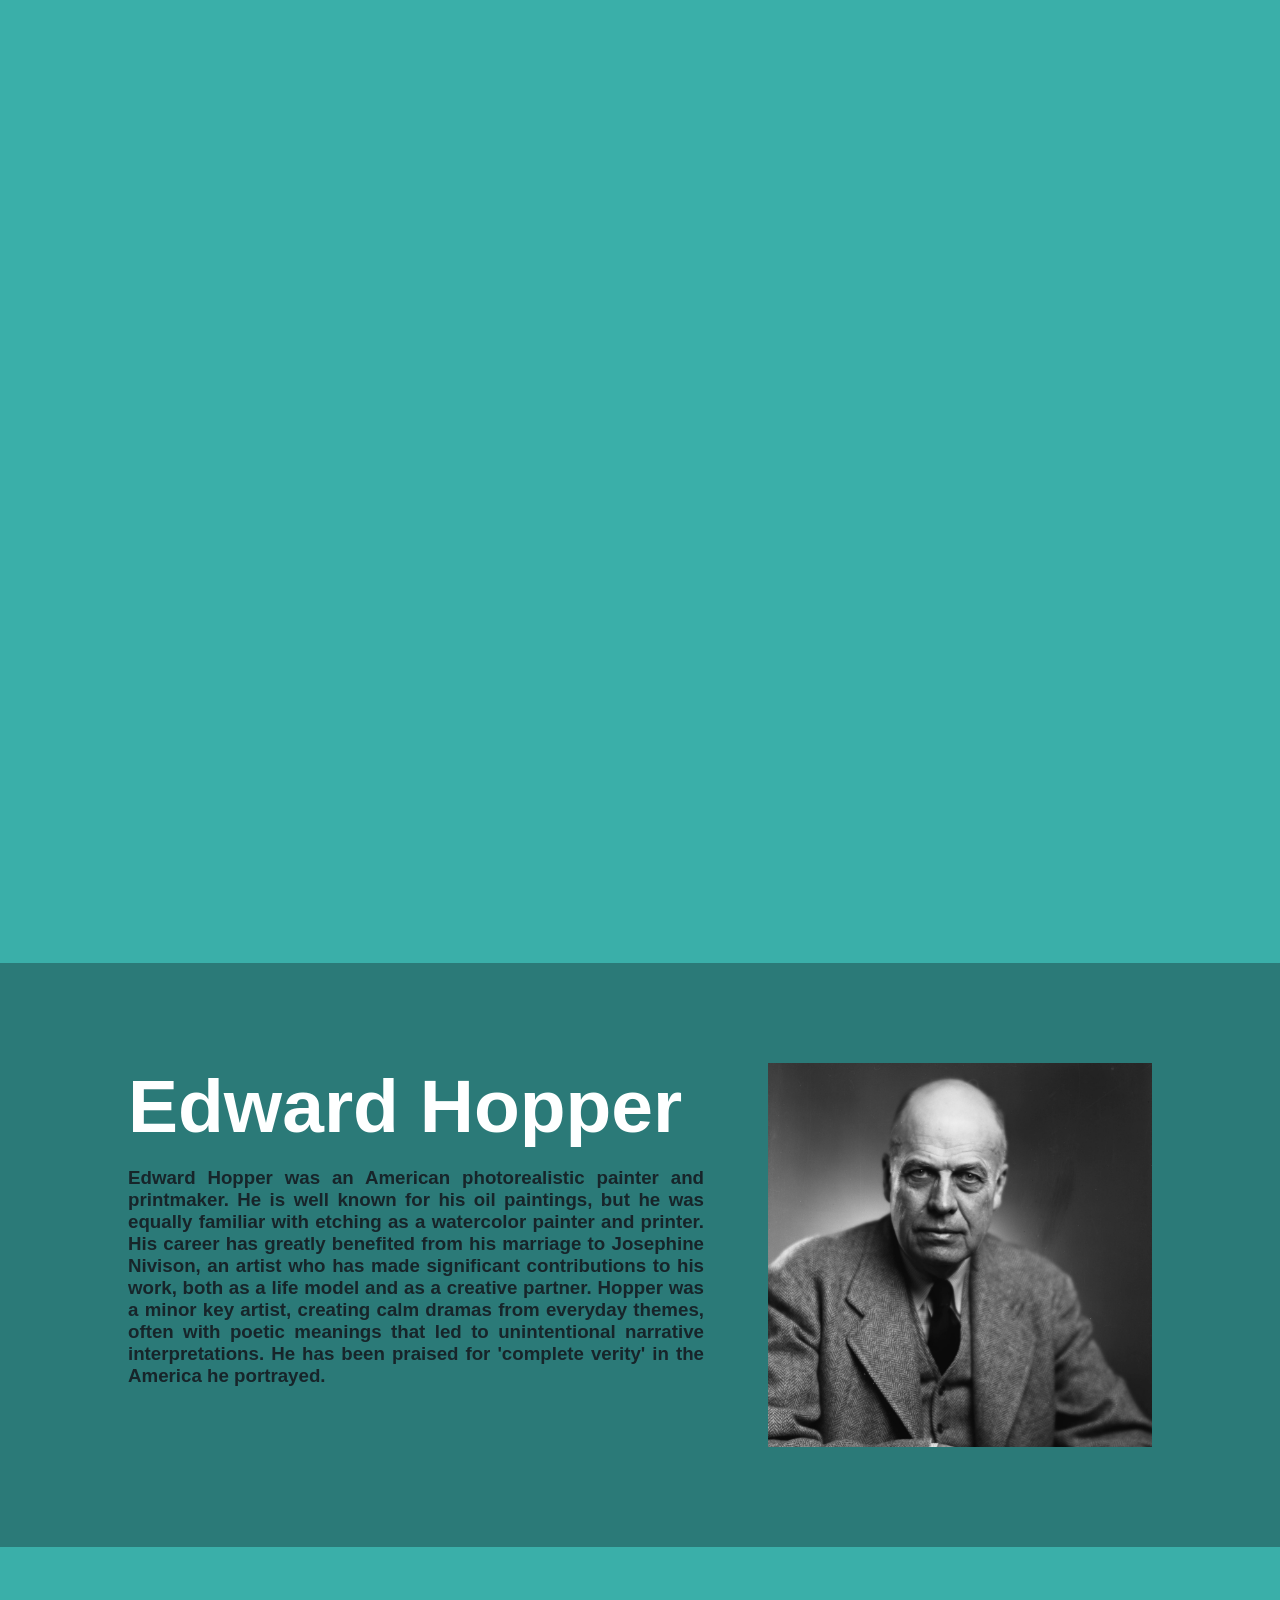
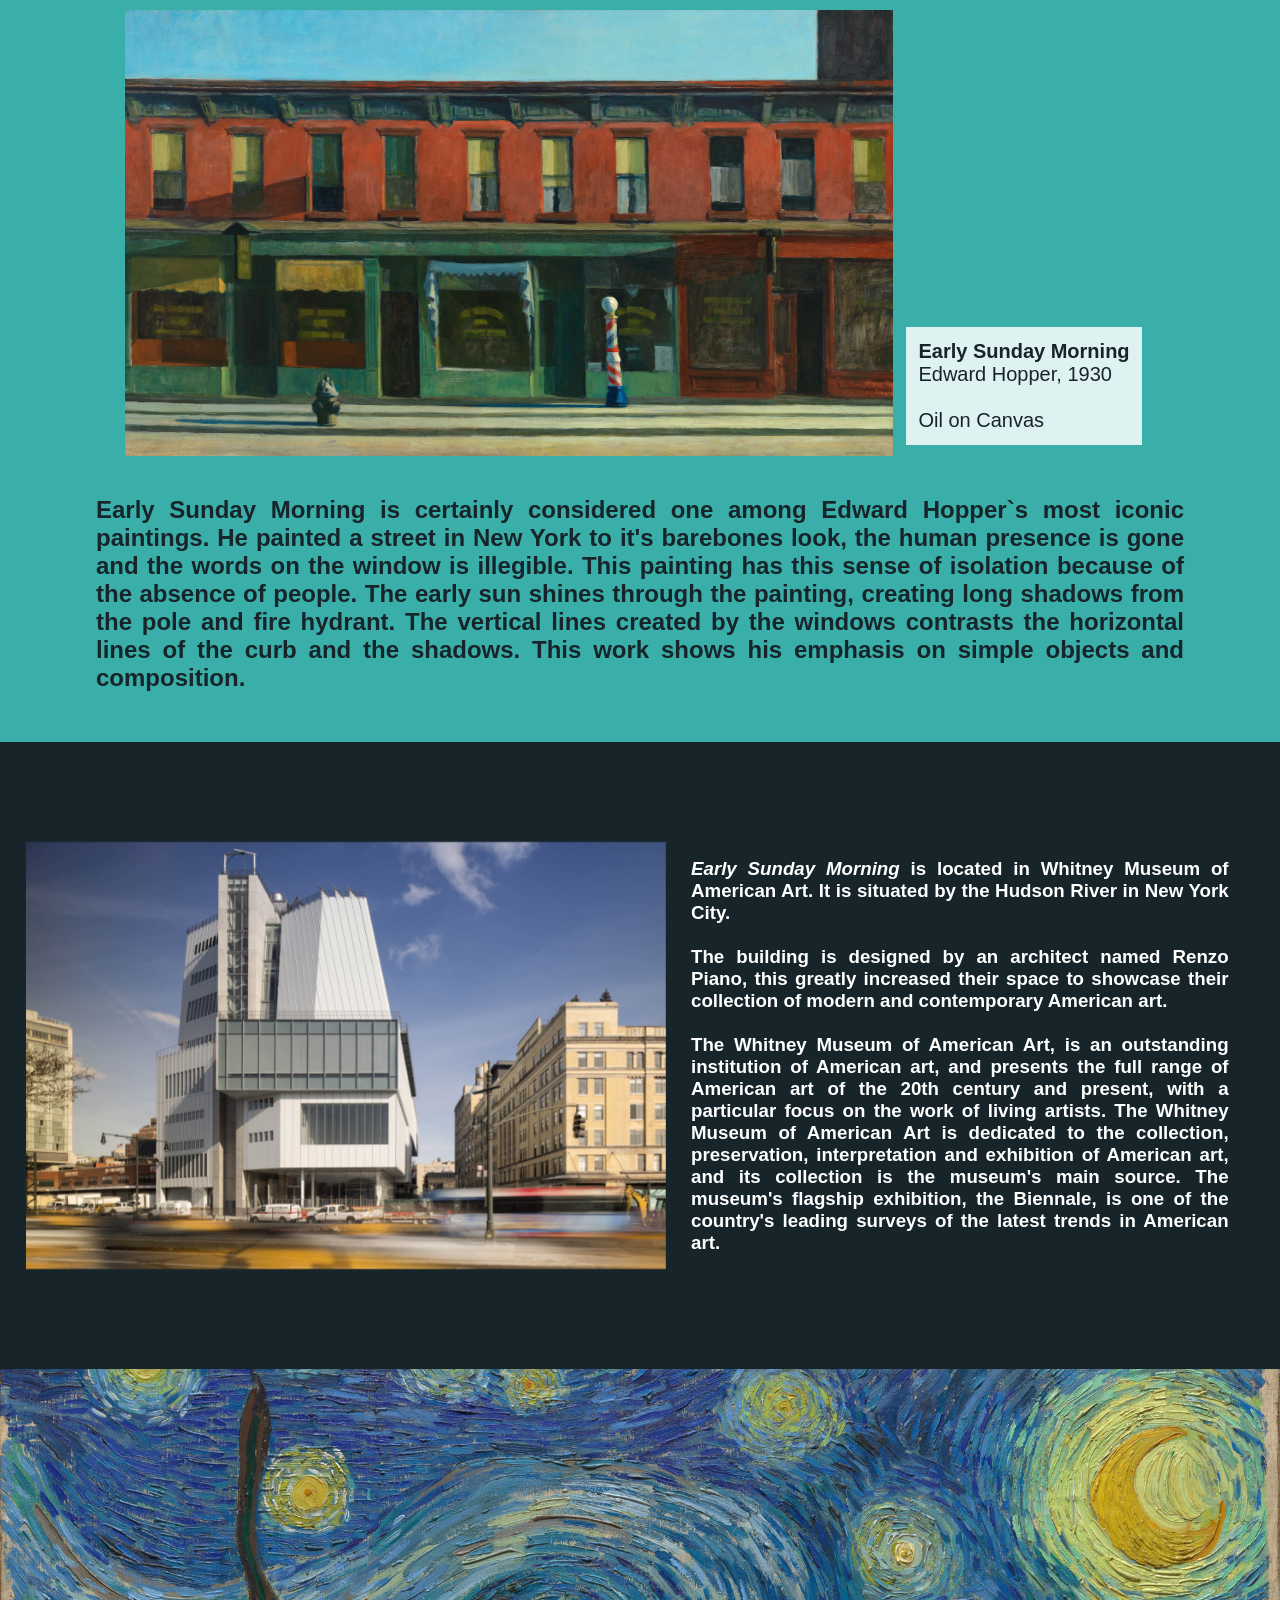
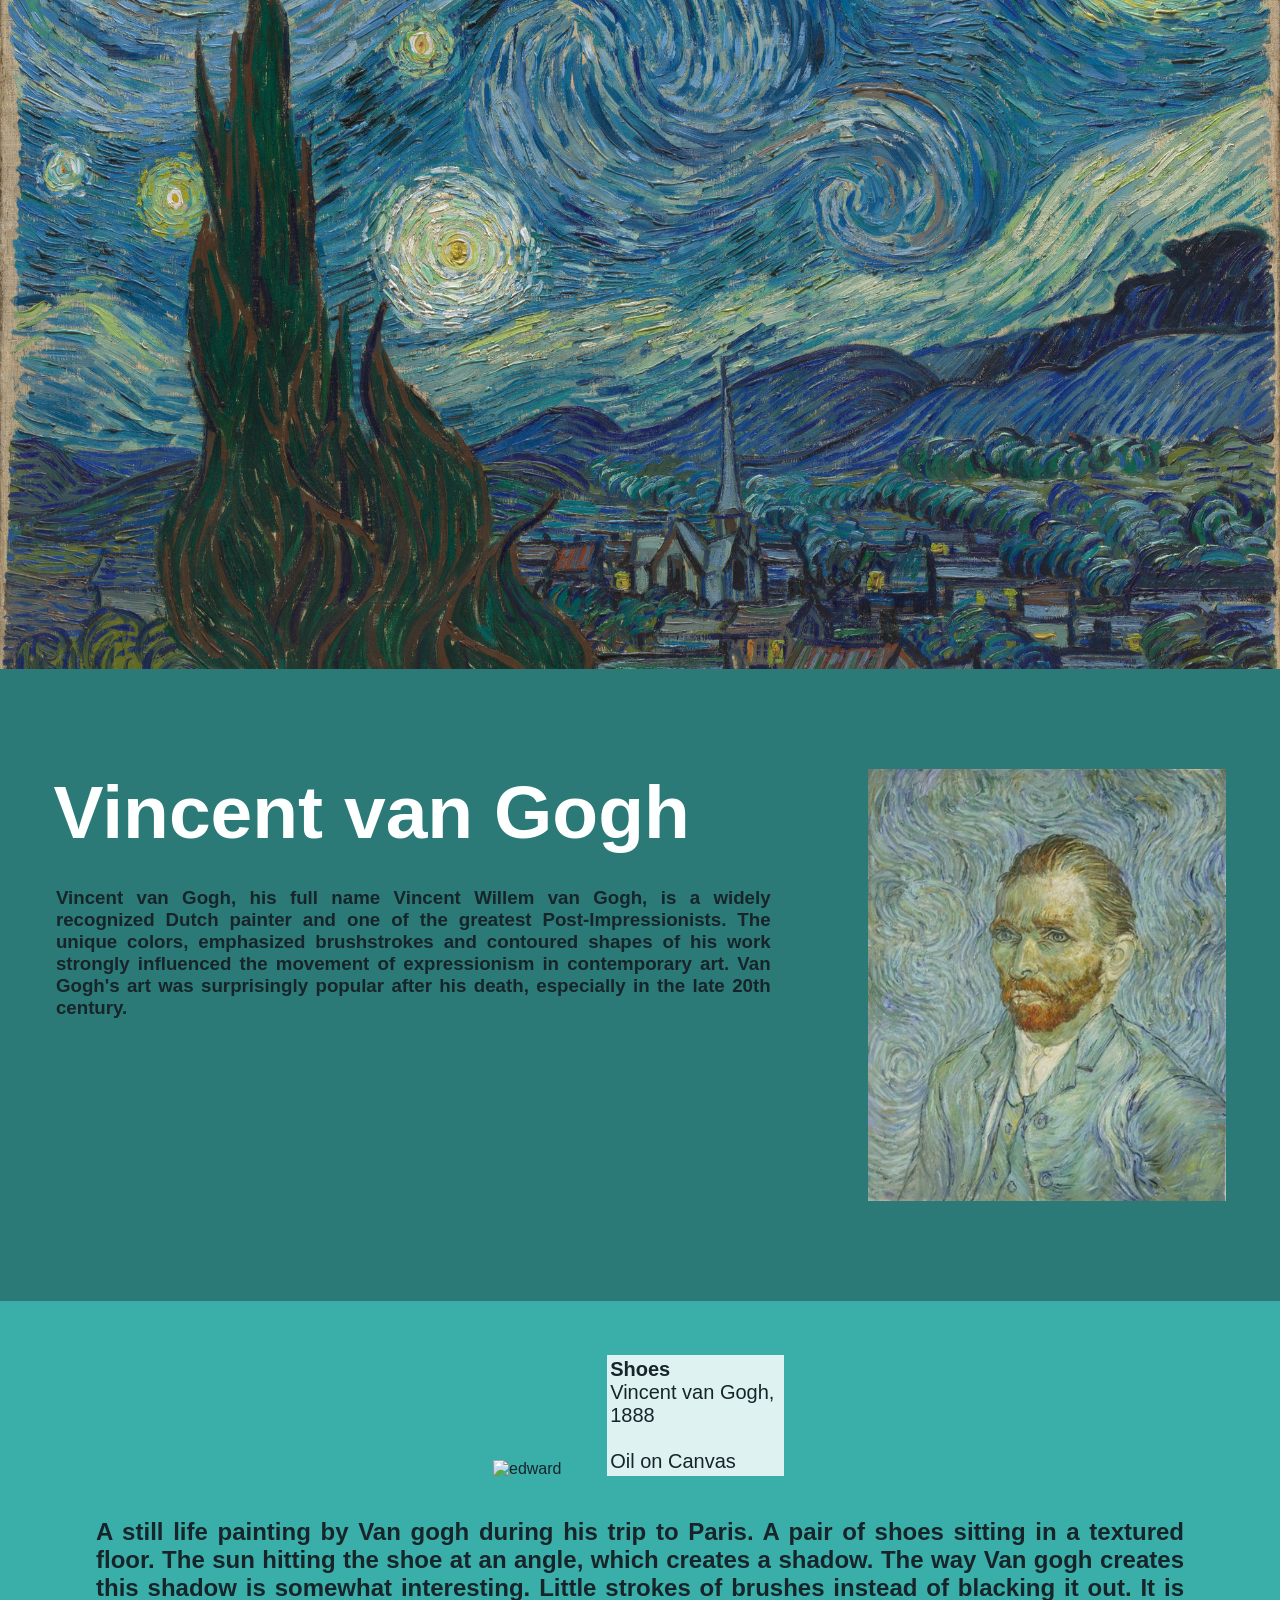
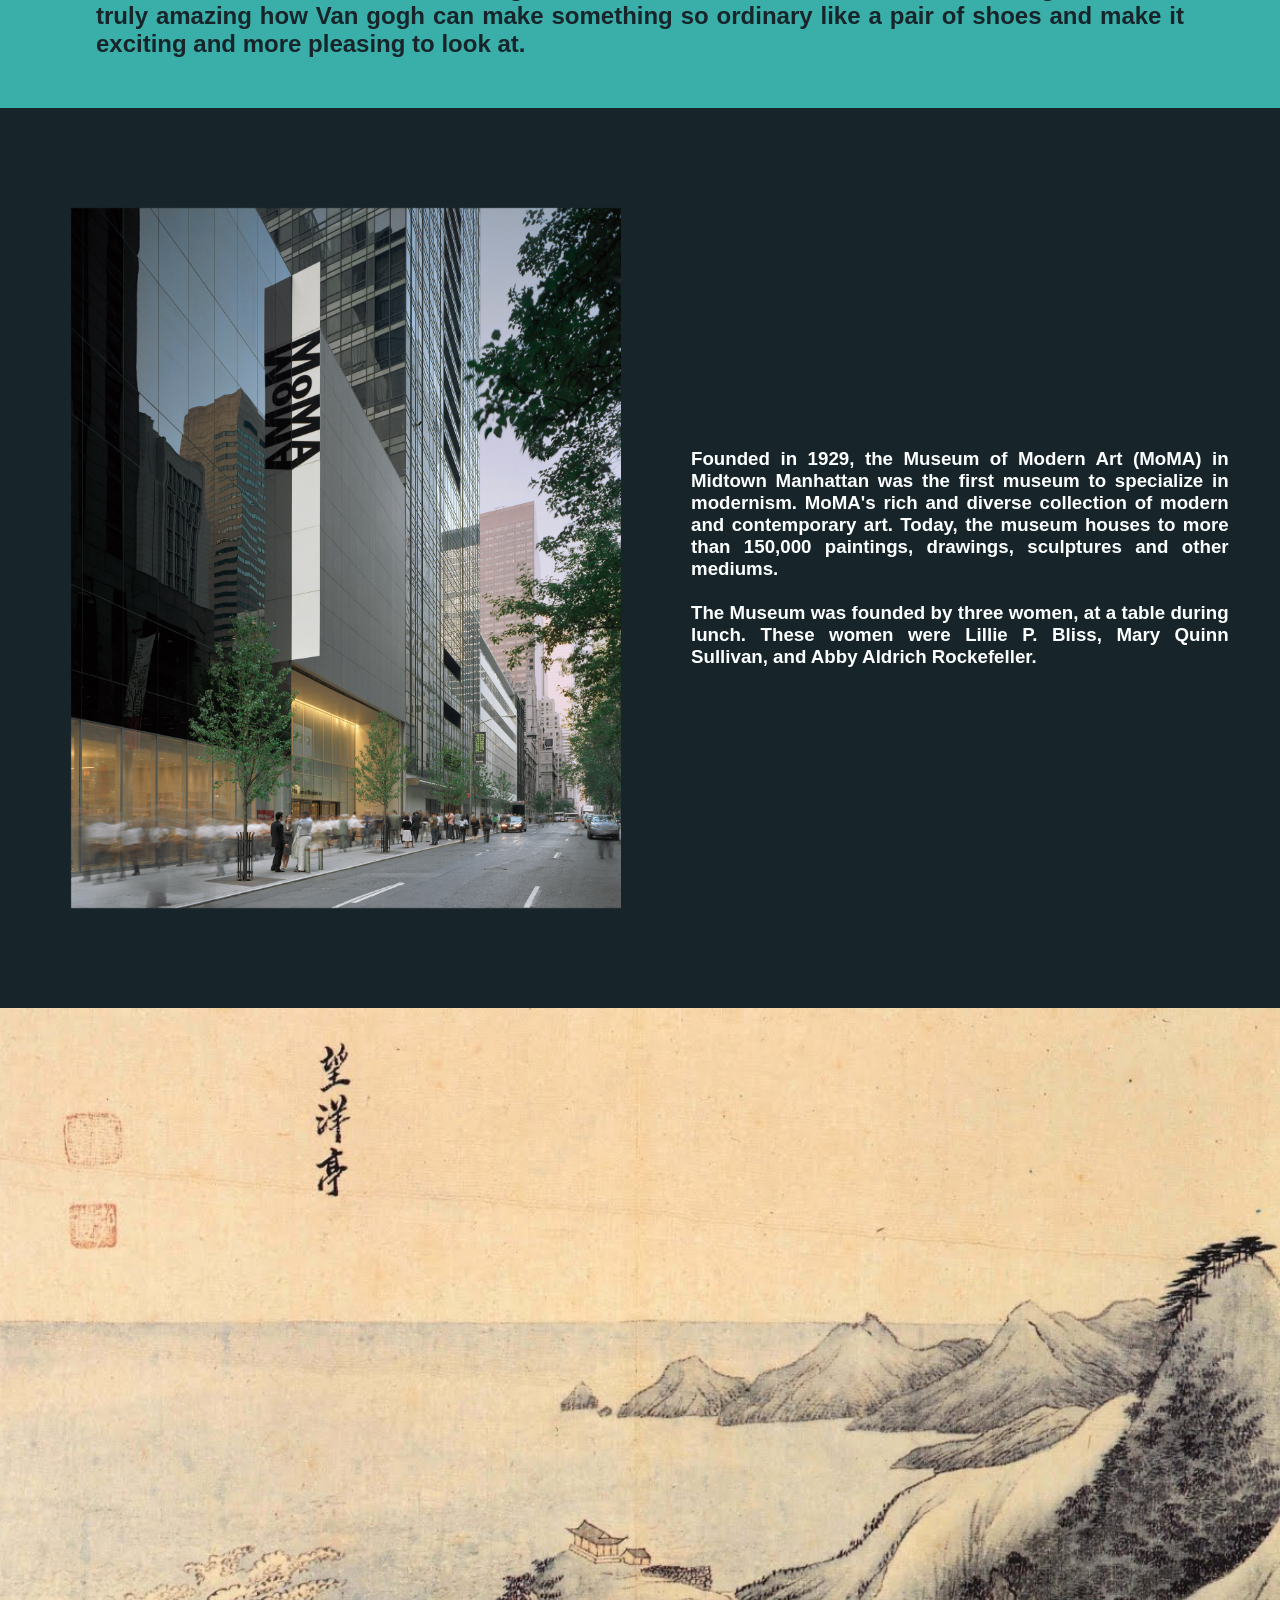
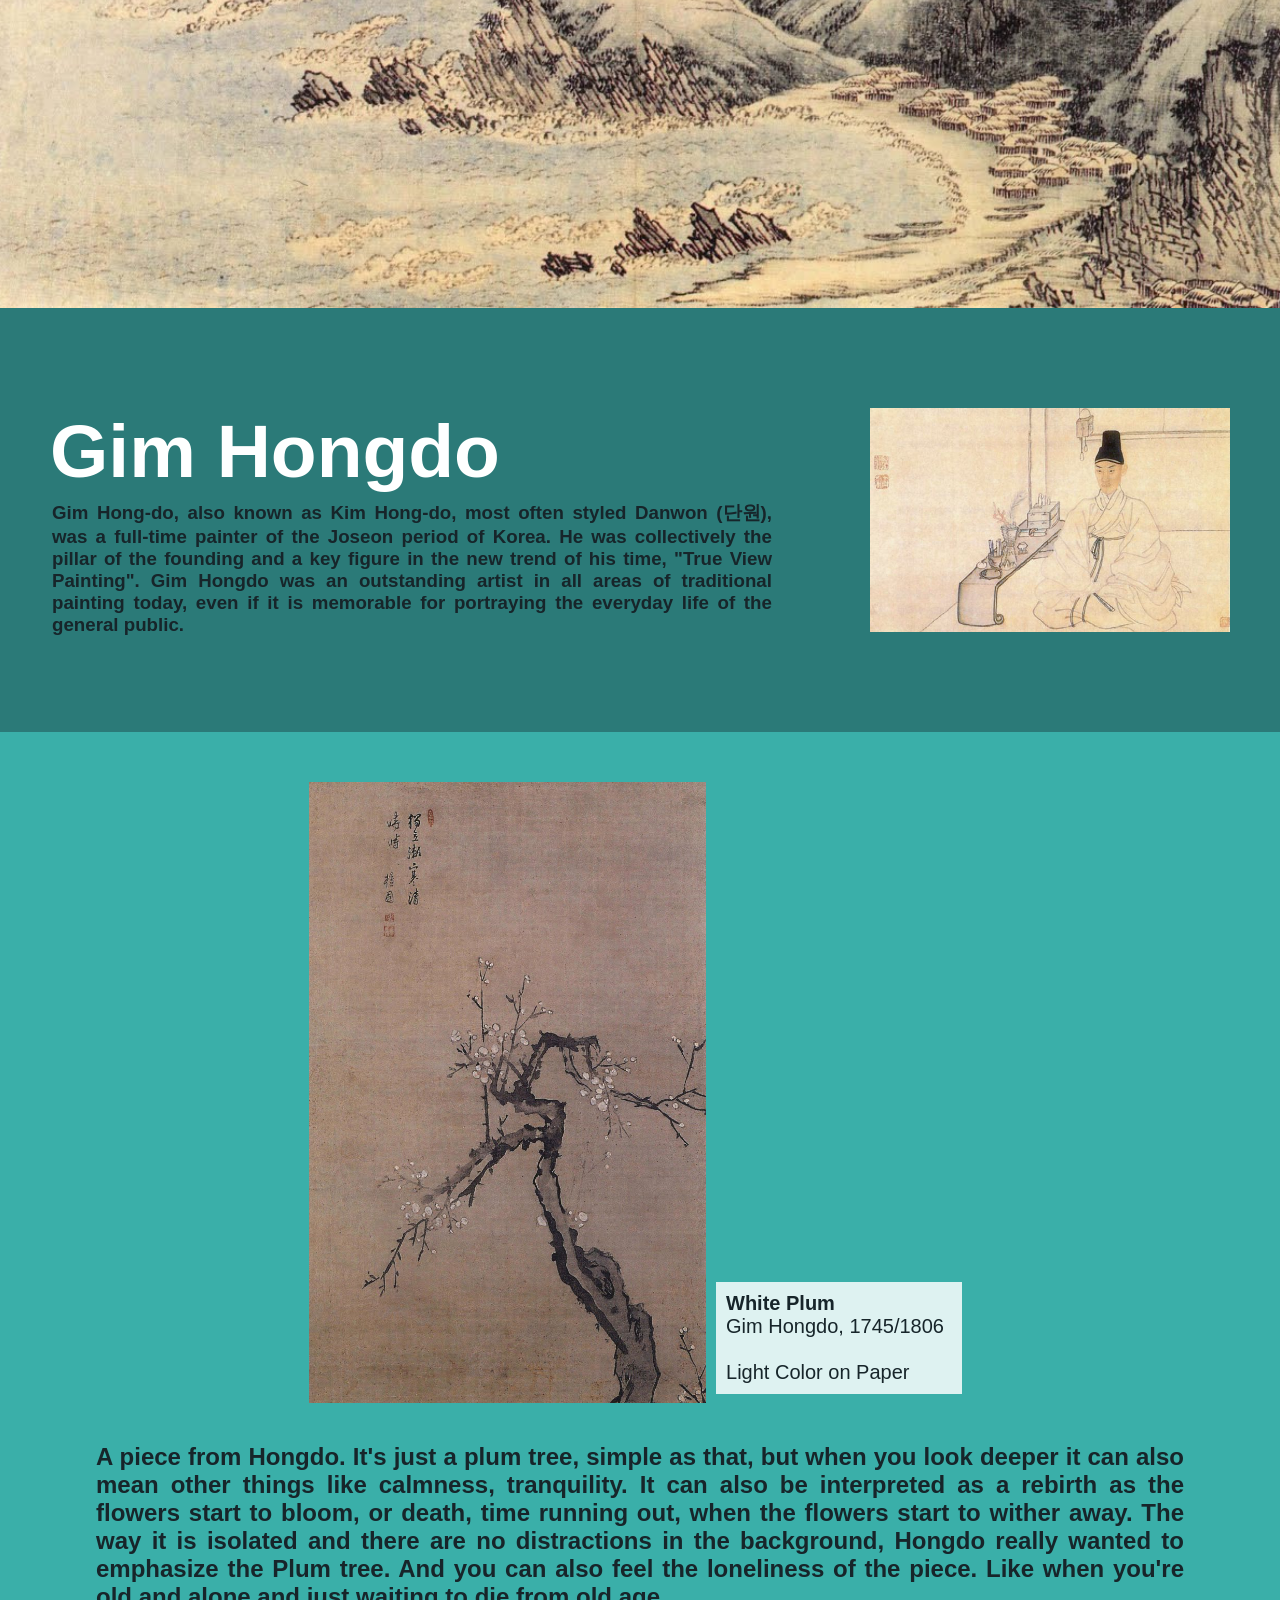
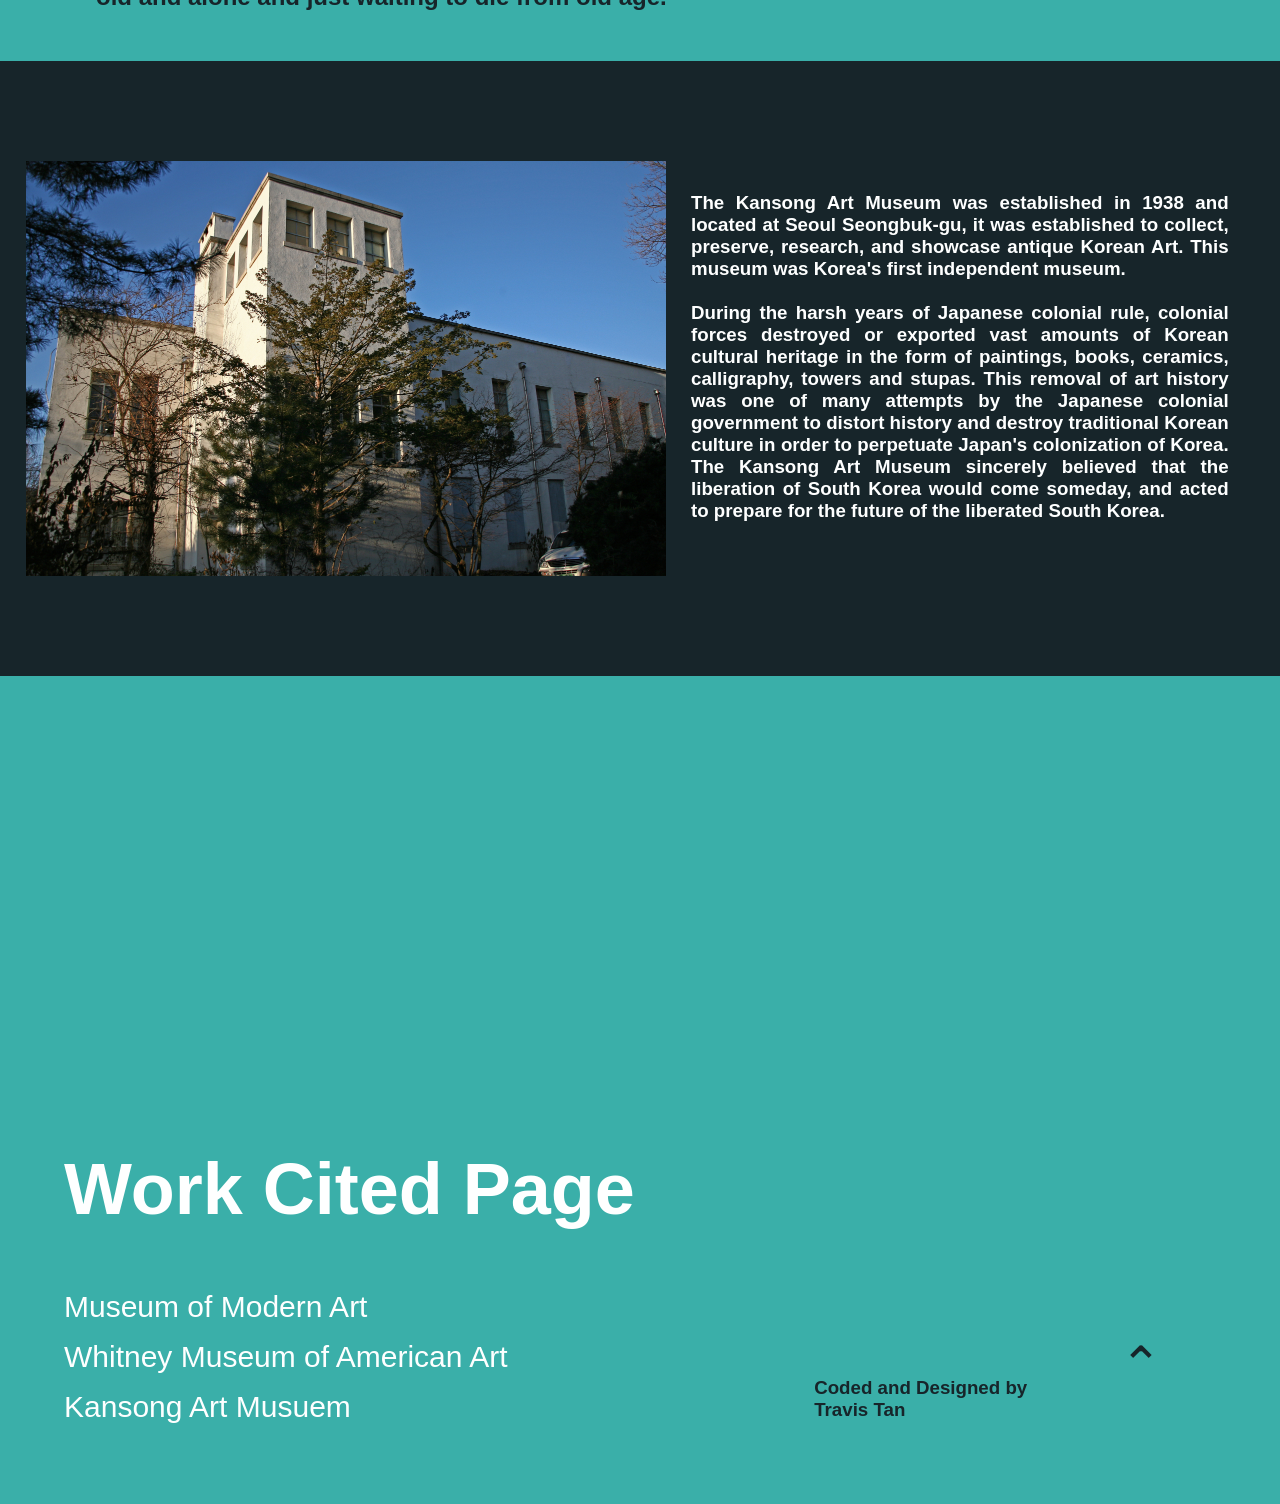
==== commit aa941708: "Add files via upload" ====
--- a/index.html
+++ b/index.html
@@ -174,11 +174,14 @@
 
 <div class="closing showscroll">
   <div class="closing1 showscroll">
+
     <h2>Work Cited Page</h2>
   <p><a href="https://www.moma.org/interactives/moma_through_time/" target="_blank" rel="noopener noreferrer">Museum of Modern Art</a></p>
   <p><a href="https://whitney.org/about" target="_blank" rel="noopener noreferrer">Whitney Museum of American Art</a></p>
   <p><a href="http://www.koreatimes.co.kr/www/opinion/2019/02/734_263020.html" target="_blank" rel="noopener noreferrer">Kansong Art Musuem</a></p>
+  
   </div>
+  <h3>Coded and Designed by Travis Tan</h3>
   <a href="#top">
     <span class="top showscroll"> 
       &#8963;
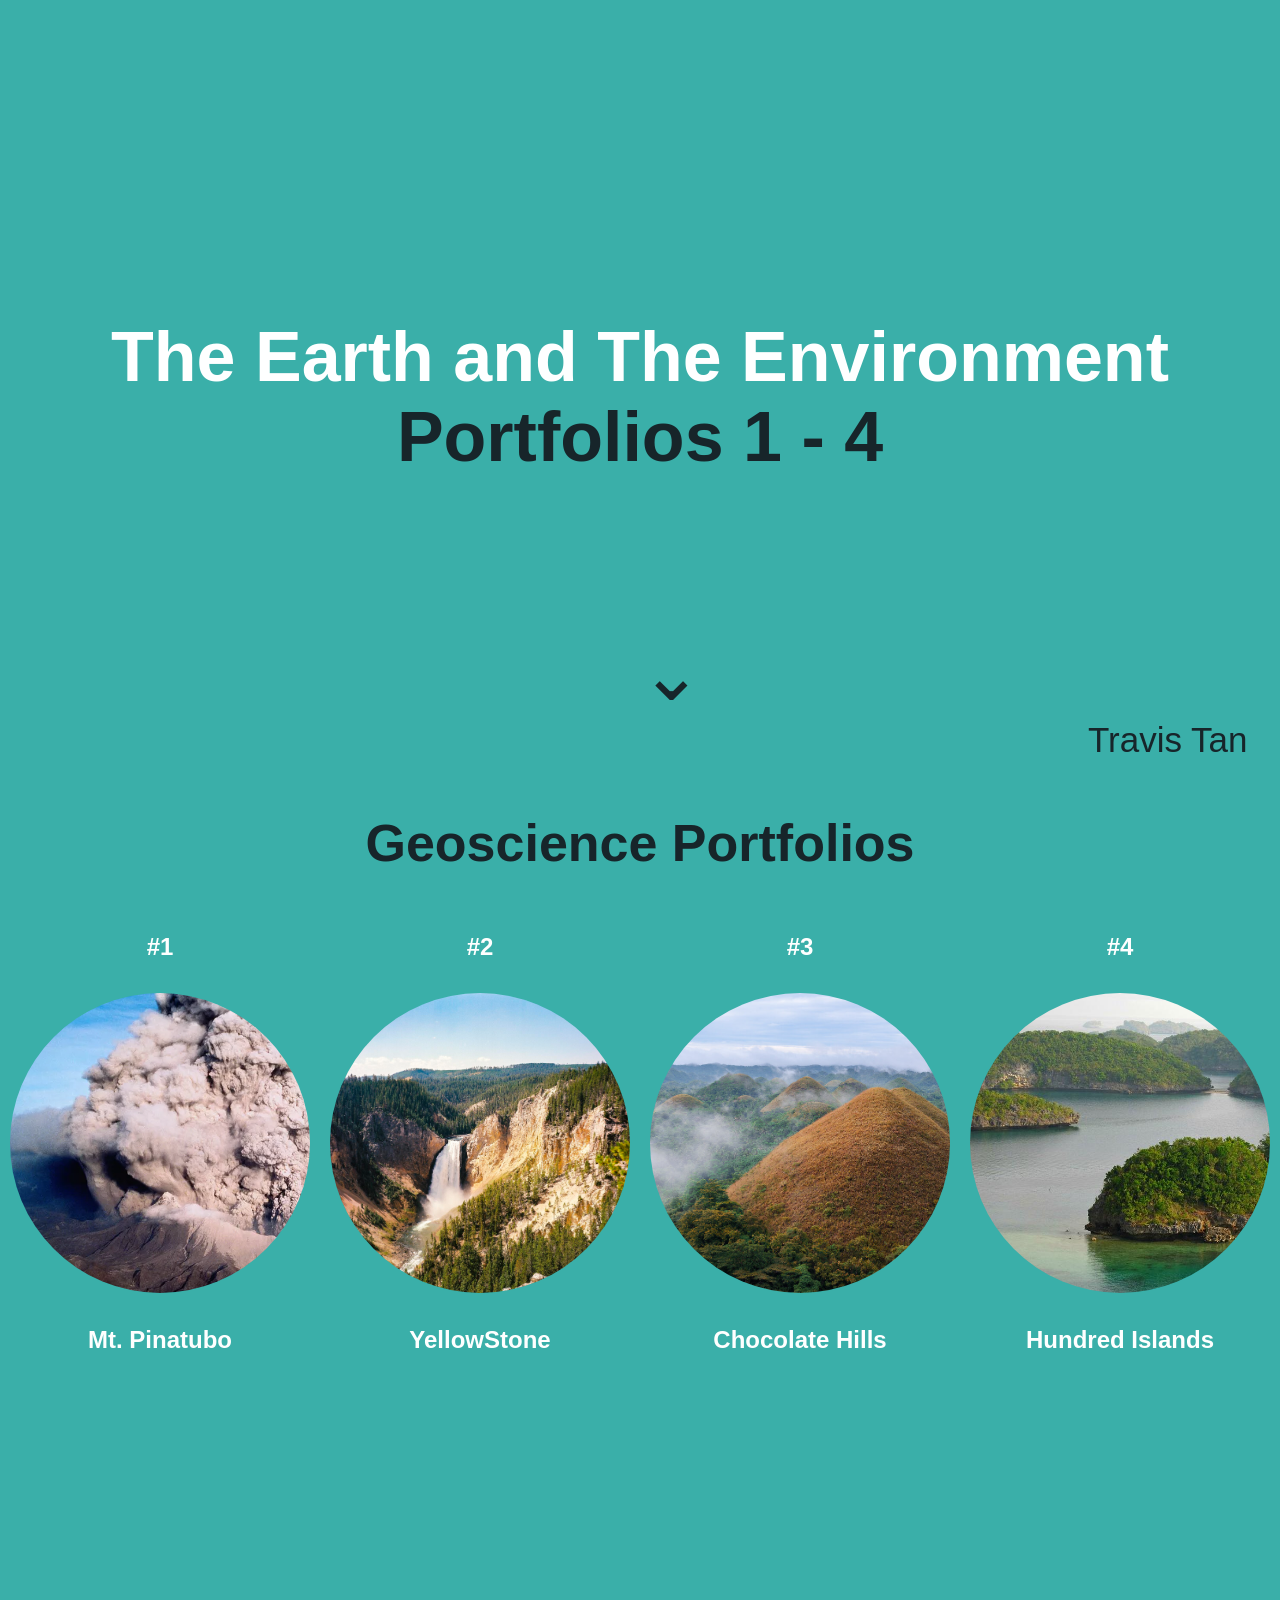
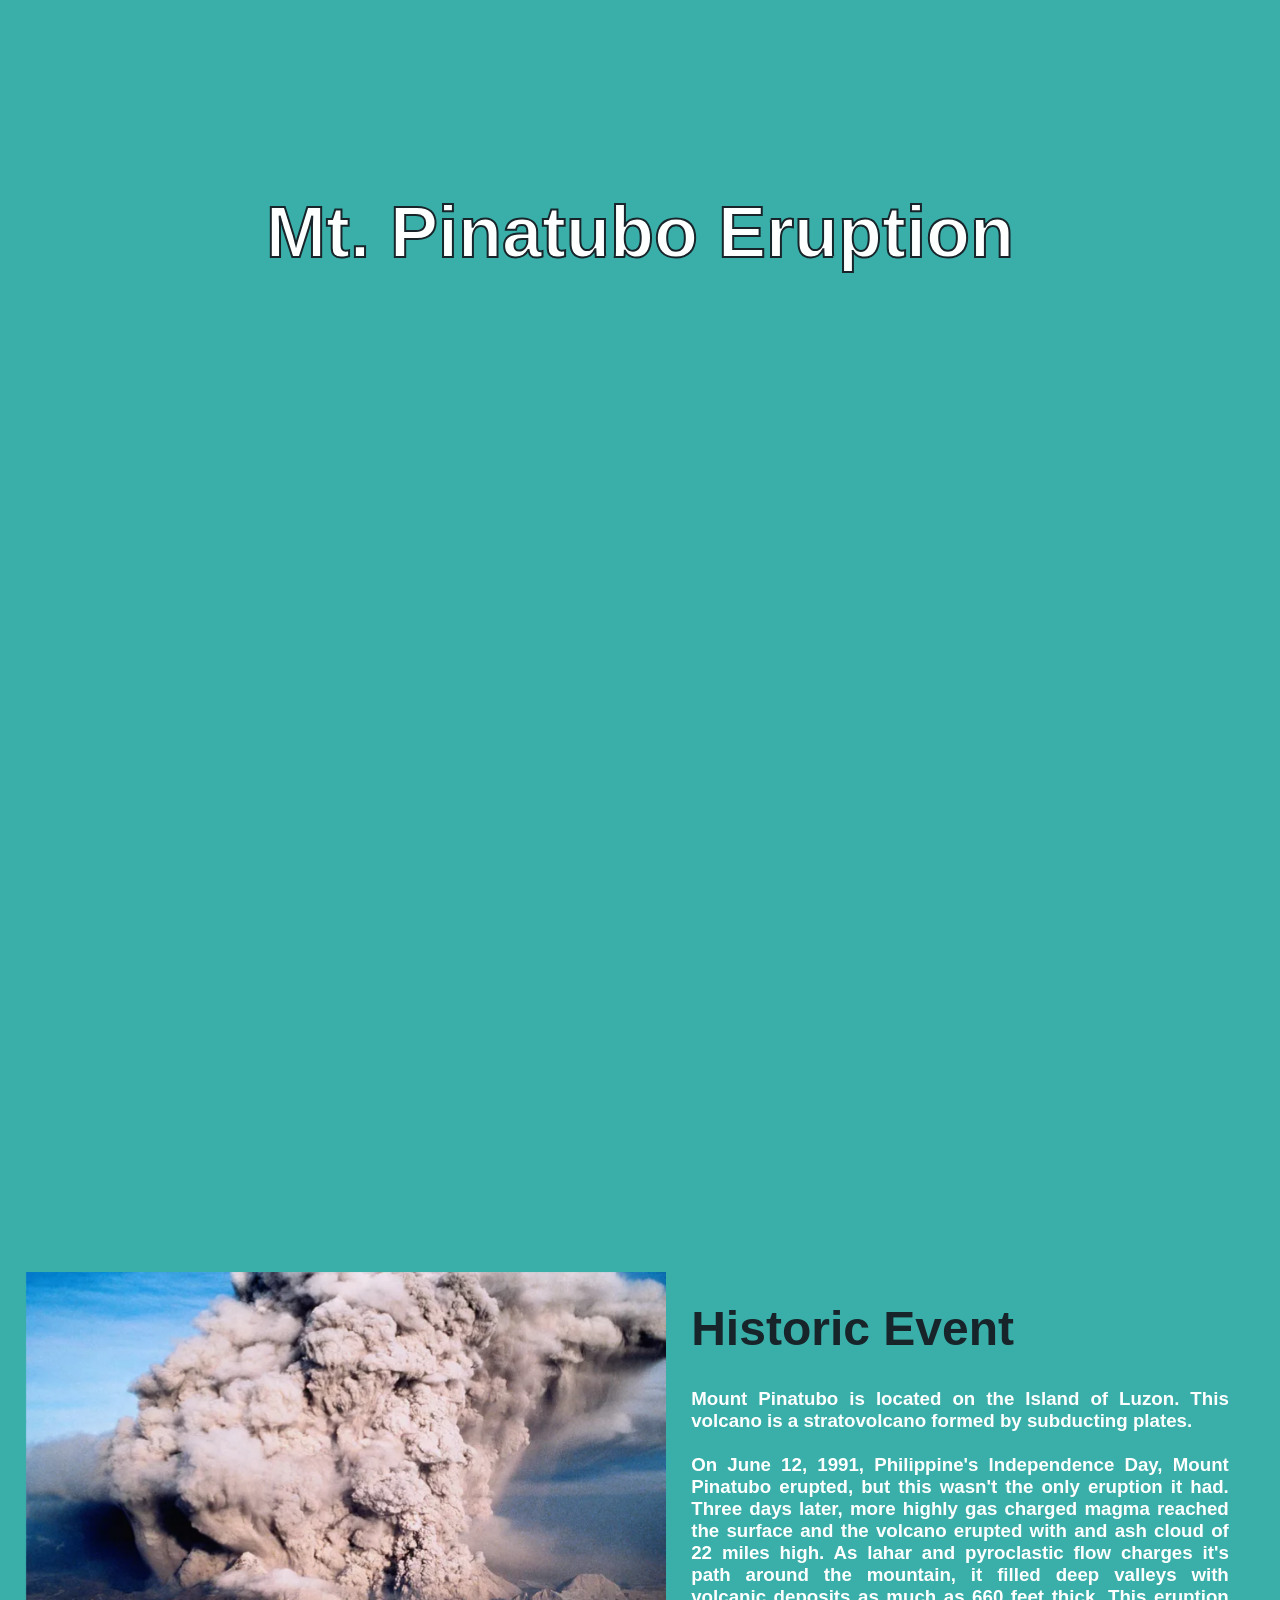
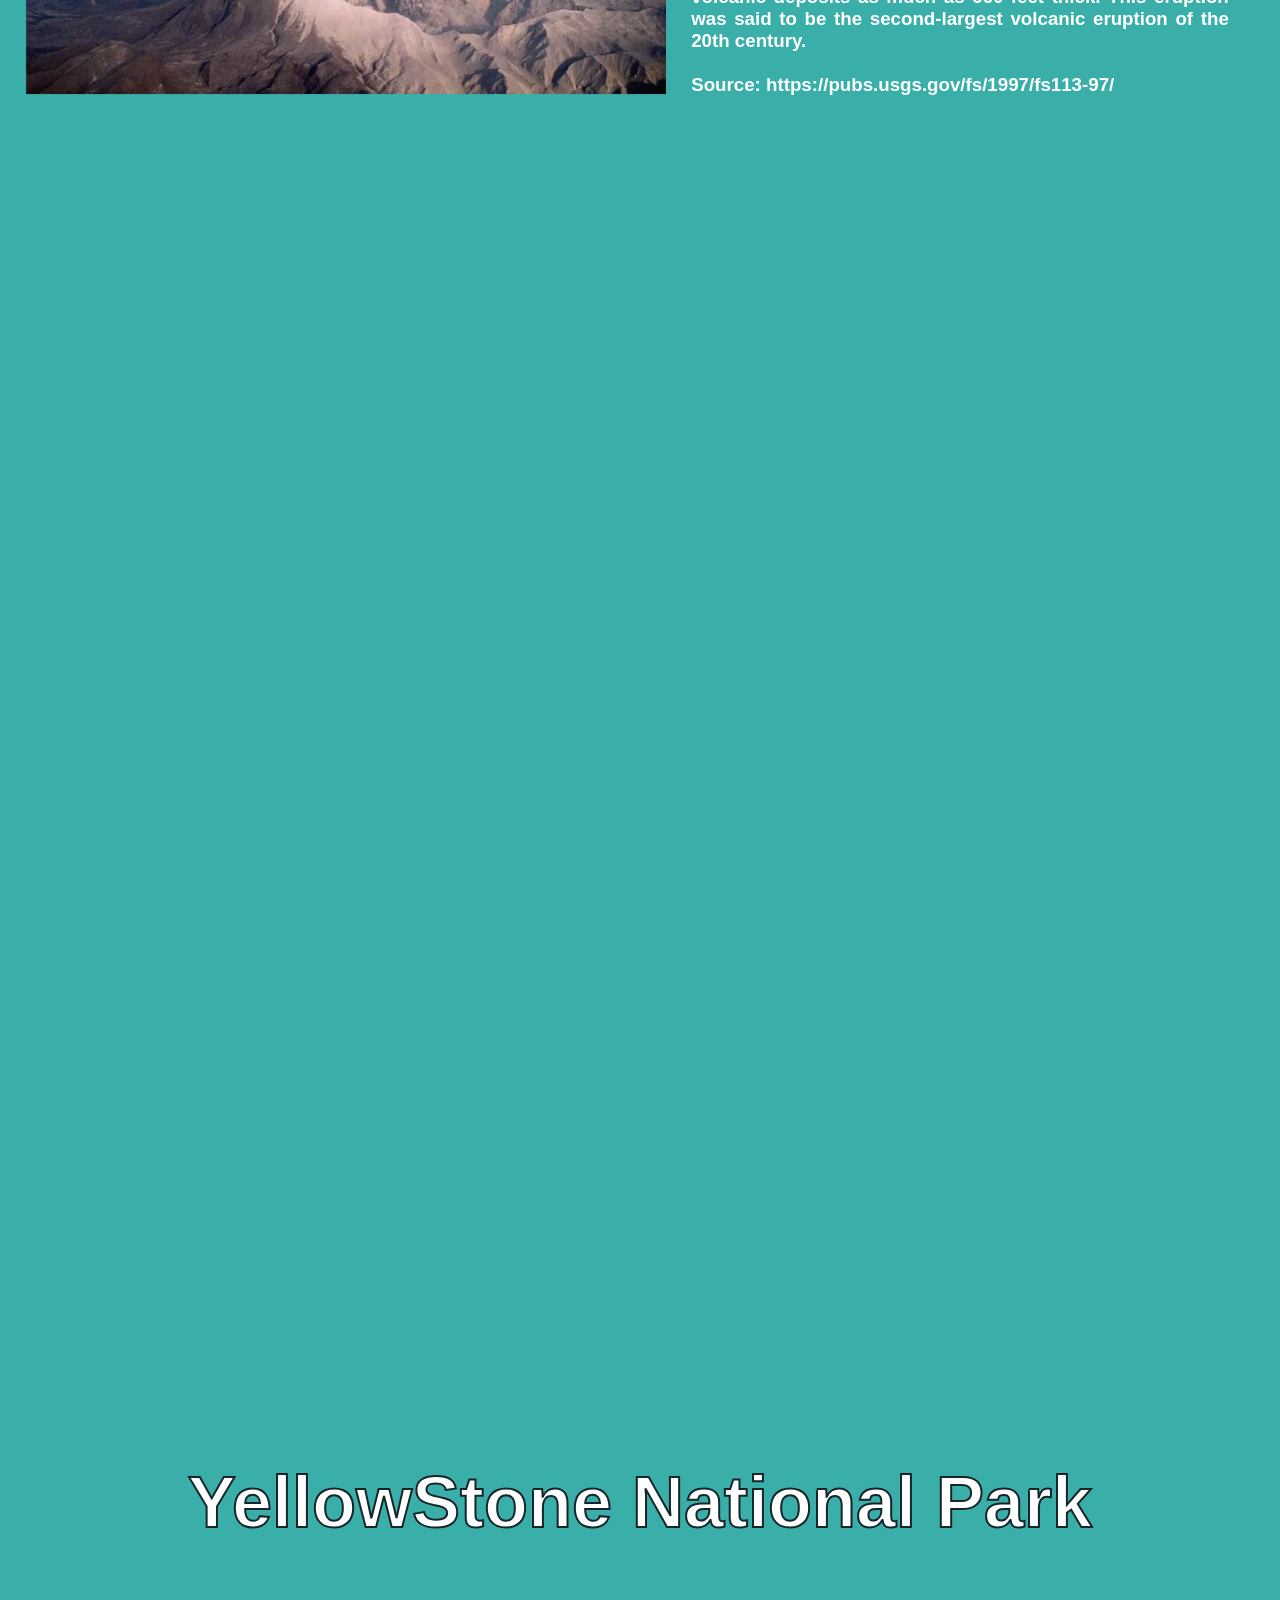
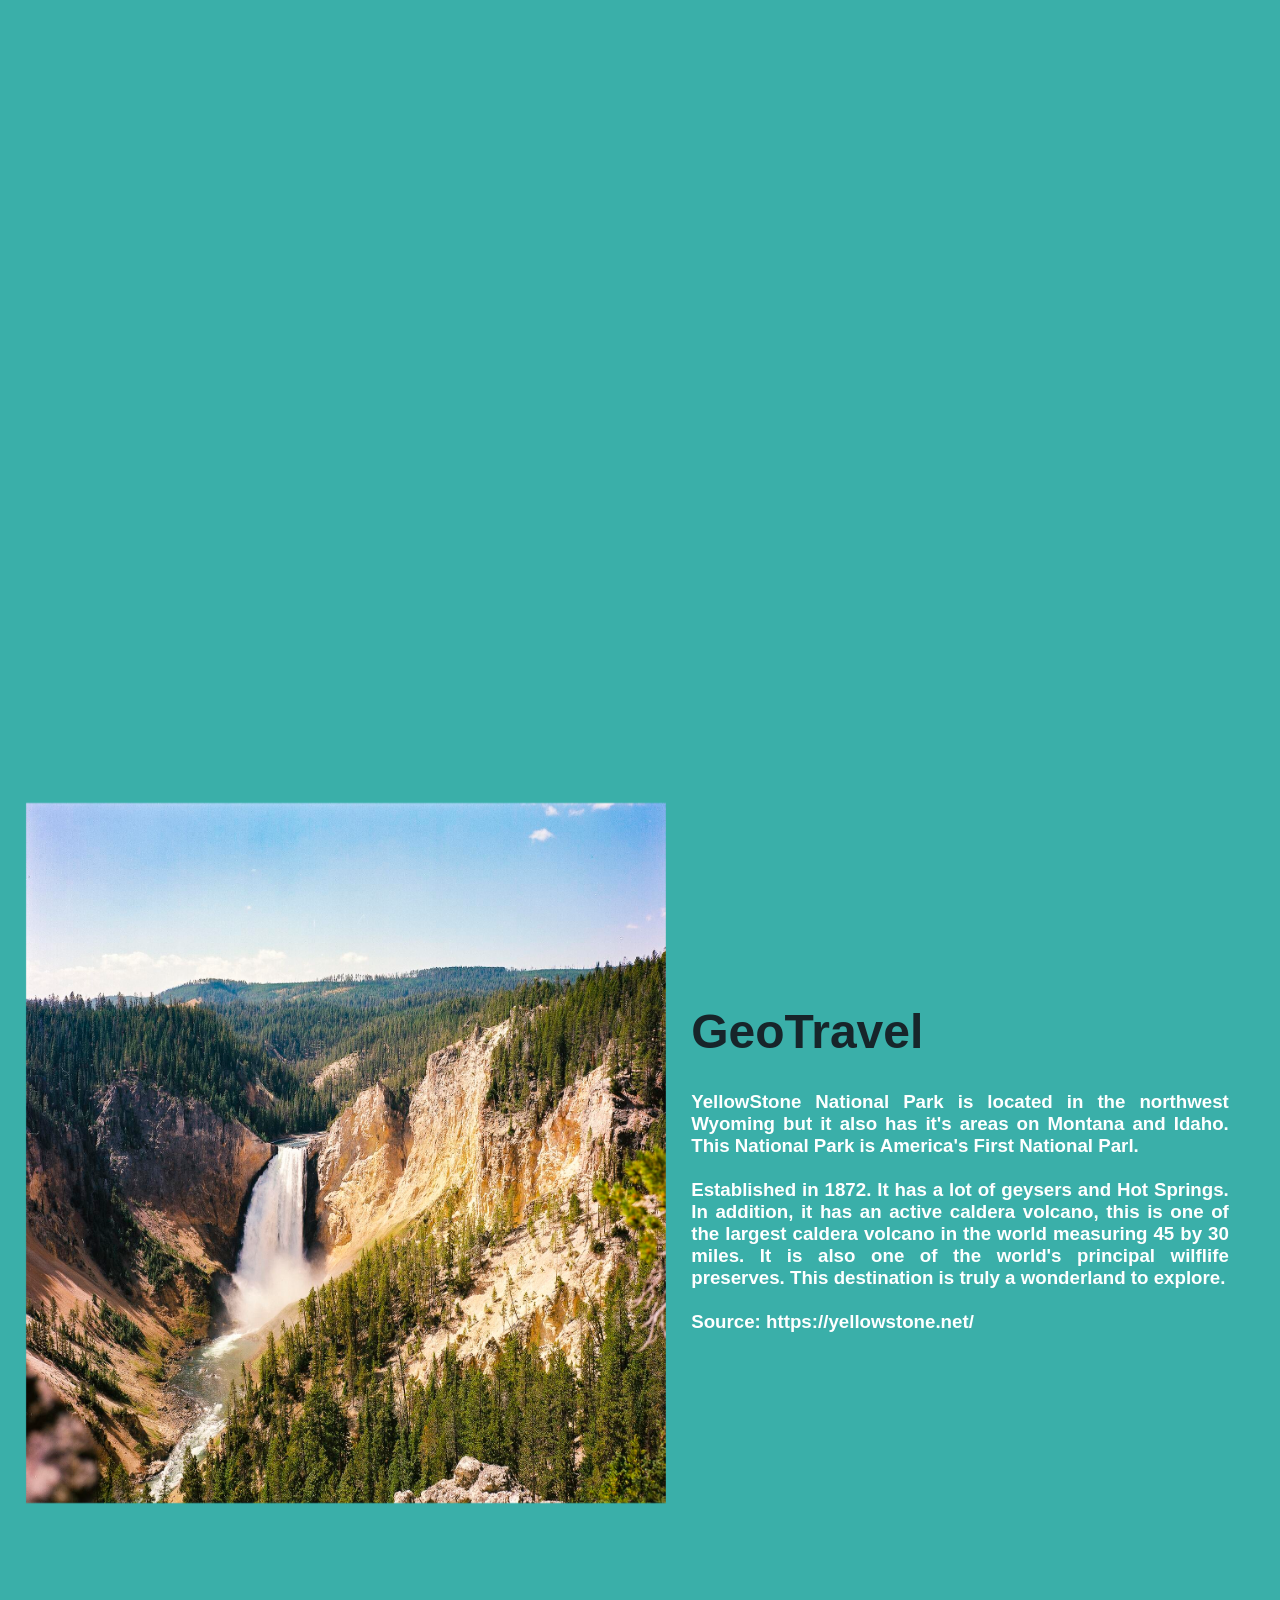
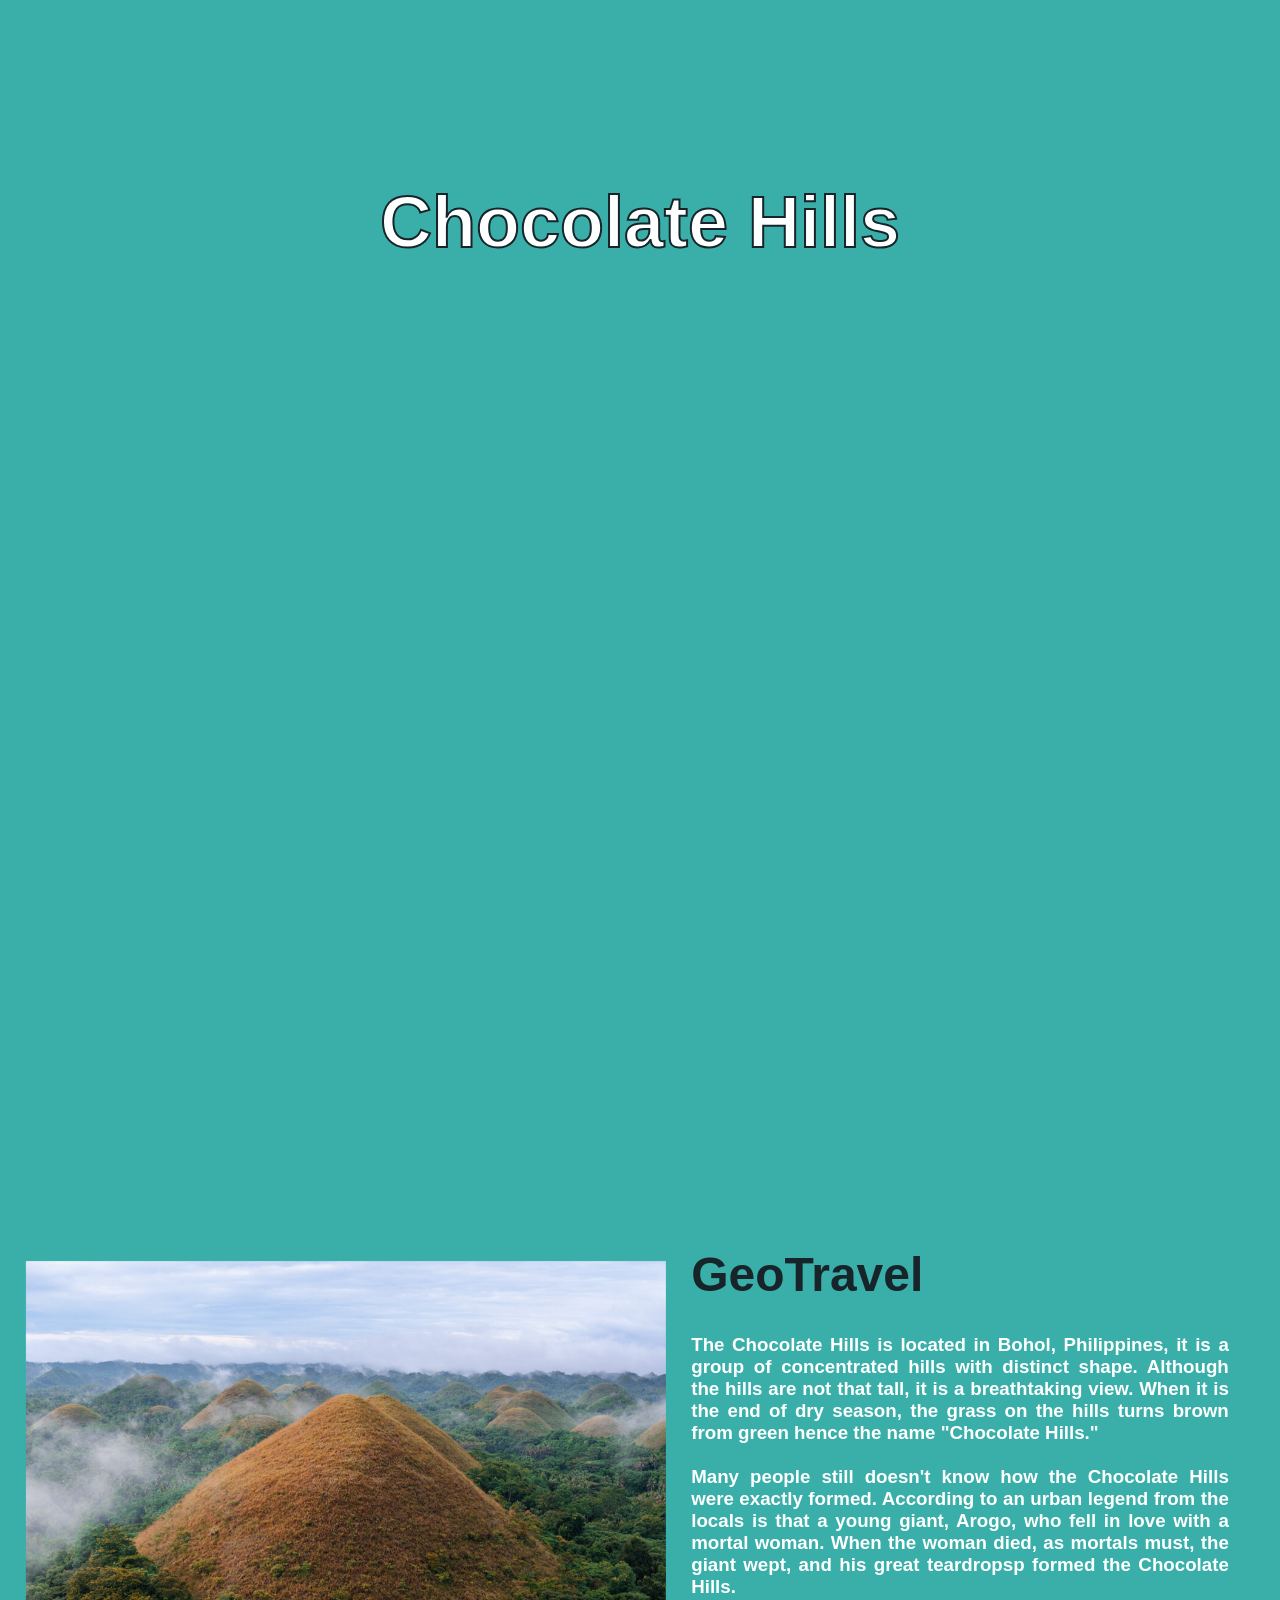
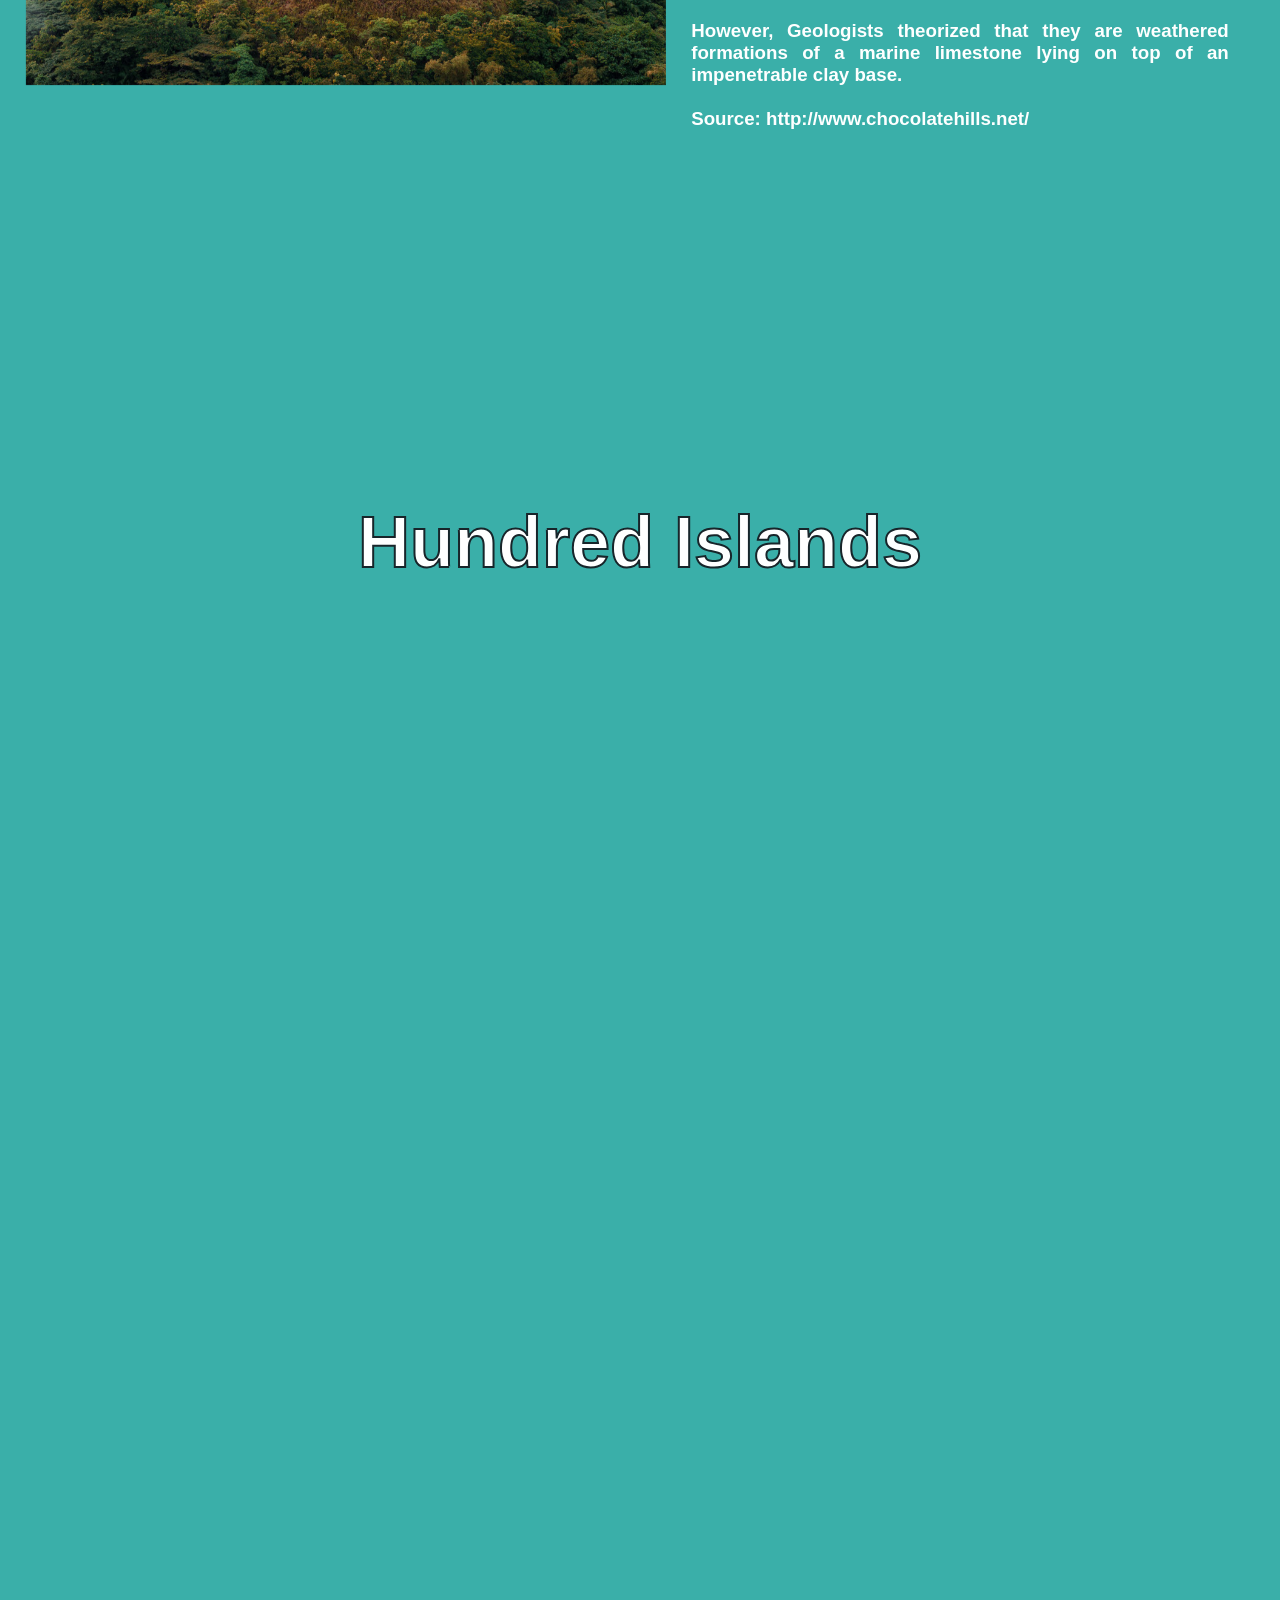
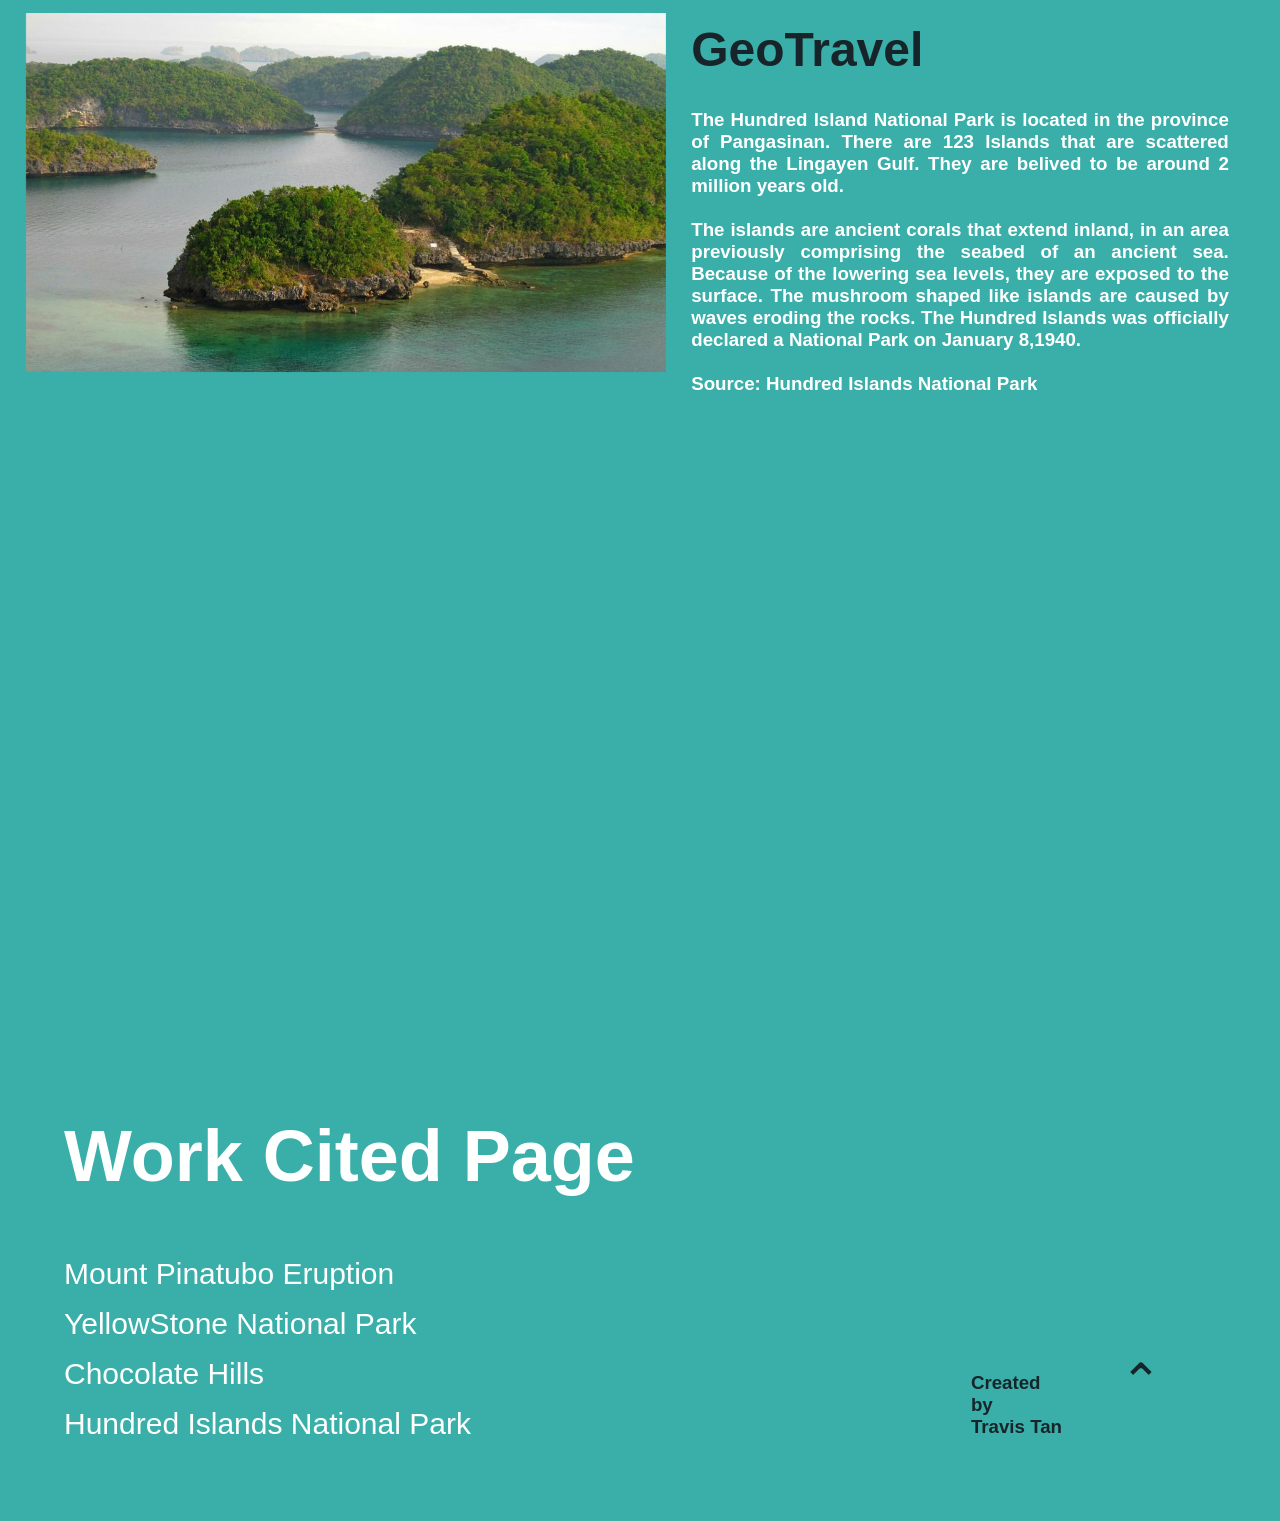
==== commit 3d8f71a8: "Add files via upload" ====
--- a/index.html
+++ b/index.html
@@ -4,20 +4,17 @@
   <meta charset="UTF-8">
   <meta http-equiv="X-UA-Compatible" content="IE=edge">
   <meta name="viewport" content="width=device-width, initial-scale=1.0">
-  <title>Finding Beauty in the Mundane</title>
+  <title>Geoscience Portfolio</title>
   <link rel="stylesheet" href="style.css">
 </head>
 <body>
   <a name="top"></a>
   <div class="header showscroll">
     <h1>
-      Finding <br> Beauty in <br> the <span>Mundane</span>
+      The Earth and The Environment <br> <span>Portfolios 1 - 4</span> <br> 
     </h1>
     <p class="name">
       Travis Tan
-    </p>
-    <p class="headsub">
-      ART121
     </p>
     <a href="#intro"> <p id="arrow">	
       &#8964;</p> </a>
@@ -26,162 +23,161 @@
 
   <a name="intro"></a>
   <div class="intro showscroll">
-    <h1>Finding Beauty in the Mundane</h1>
-    <h3 style="text-align: justify;">Inspired by the little things in life, the theme revolves around the subtle things that we often take for granted. Anywhere you look can be turned into a work of art. Whether it be a shoe, or a tree. I think this is where an artist can show his talent and style, turning something so boring to a masterpiece with emotional poignancy. We will be looking at 3 artists and each of their own work. This includes Edward Hopper, Vincent van Gogh, and Gim Hongdo.   </h3>
+    <h1>Geoscience Portfolios</h1>
+    
+    <div class="x showscroll">
+      <h2>#1</h2>
+      <h2>#2</h2>
+      <h2>#3</h2>
+      <h2>#4</h2>
+      </div>
+
     <div class="intro2 showscroll">
       <div class="intro2pic showscroll">
-        <a href="#hopper"> <img src="edward.jpeg" id="edward" alt=""> </a>
+        <a href="#hopper"> <img src="mpinatubo.jpg" id="edward" alt=""> </a>
       </div>
       <div class="intro2pic showscroll">
-        <a href="#vincent"> <img src="shoes.jpg" id="shoes" alt=""> </a>
+        <a href="#vincent"> <img src="yellow.jpg" id="shoes" alt=""> </a>
       </div>
       <div class="intro2pic showscroll">
-        <a href="#hongdo"> <img src="plum.jpg" id="plum" alt=""> </a>
+        <a href="#hongdo"> <img src="chocolate-hills.jpg" id="plum" alt=""> </a>
+      </div>
+      <div class="intro2pic showscroll">
+        <a href="#HINP"> <img src="HINP.jpg" id="plum" alt=""> </a>
       </div>
     </div>
     <div class="x showscroll">
-    <h2>Edward Hopper</h2>
-    <h2>Vincent van Gogh</h2>
-    <h2>Gim Hong-do</h2>
+    <h2>Mt. Pinatubo</h2>
+    <h2>YellowStone</h2>
+    <h2>Chocolate Hills</h2>
+    <h2>Hundred Islands</h2>
     </div>
   </div>
 
   <a name="hopper"></a>
-  <div class="parallax showscroll"></div>
-
-
-  <div class="artist showscroll">
-    <div class="artist showscroll">
-      <h2>Edward Hopper</h2>
-    <img src="hopper.jpg" style="width: 30%;" alt="">
-    <h3>Edward Hopper was an American photorealistic painter and printmaker. He is well known for his oil paintings, but he was equally familiar with etching as a watercolor painter and printer. His career has greatly benefited  from his marriage to  Josephine Nivison, an artist who has made significant contributions to his work, both as a life model and as a creative partner. Hopper was a minor key artist, creating calm dramas from everyday themes, often with  poetic meanings that led to unintentional narrative interpretations. He has been praised for 'complete verity' in the America he portrayed.
-    </h3>
-    </div>
+  <div class="parallax showscroll">
+    <h1 id="titleparallax">
+      Mt. Pinatubo Eruption
+    </h1>
   </div>
-
-  <div class="painting showscroll">
-    <div class="paintingtag showscroll">
-      <img class="myImages" id="myImg" src="edward.jpeg" style="margin-top: 1%;" alt="edward">
-    <p>Early Sunday Morning
-    <br>Edward Hopper,   1930
-    <br> <br> Oil on Canvas</p>
-    
-    </div>
-      <h2>
-        Early Sunday Morning is certainly considered one among Edward Hopper`s most iconic paintings. He painted a street in New York to it's barebones look, the human presence is gone and the words on the window is illegible. This painting has this sense of isolation because of the absence of people. The early sun shines through the painting, creating long shadows from the pole and fire hydrant. The vertical lines created by the windows contrasts the horizontal lines of the curb and the shadows. This work shows his emphasis on simple objects and composition.   
-      </h2>
-  </div>
-
-<!-- The Modal -->
-<div id="myModal" class="modal showscroll">
-  <span class="close">&times;</span>
-  <img class="modal-content" id="img01">
-</div>
 
   <div class="museum showscroll">
     <div class="museumpic showscroll">
-      <img src="whitney.jpg" alt="">
+      <img src="mpinatubo.jpg" alt="">
     </div>
     <div class="museumdesc showscroll">
+      <h1>
+        Historic Event
+      </h1>
       <h3>
-        <i>Early Sunday Morning </i>is located in Whitney Museum of American Art. It is situated by the Hudson River in New York City. <br><br> 
-        The building is designed by an architect named Renzo Piano, this greatly increased their space to showcase their collection of modern and contemporary American art.<br><br>
-        The Whitney Museum of American Art, is an outstanding institution of American art, and presents the full range of American art of the 20th century and present, with a particular focus on the work of living artists. The Whitney Museum of American Art  is dedicated to the collection, preservation, interpretation and exhibition of American art, and its collection is the museum's main source. The museum's flagship exhibition, the Biennale, is one of the country's leading surveys of the latest trends in American art.
+        Mount Pinatubo is located on the Island of Luzon. This volcano is a stratovolcano formed by subducting plates.
+        <br><br>
+        On June 12, 1991, Philippine's Independence Day, Mount Pinatubo erupted, but this wasn't the only eruption it had. Three days later, more highly gas charged magma reached the surface and the volcano erupted with and ash cloud of 22 miles high. As lahar and pyroclastic flow charges it's path around the mountain, it filled deep valleys with volcanic deposits as much as 660 feet thick. This eruption was said to be the second-largest volcanic eruption of the 20th century.
+        <br><br>
+        Source: <a href="https://pubs.usgs.gov/fs/1997/fs113-97/" target="_blank">https://pubs.usgs.gov/fs/1997/fs113-97/</a>
       </h3>
     </div>
   </div>
 
+ <div class="youtube showscroll">
+  <iframe width="1520" height="700" src="https://www.youtube.com/embed/Nk_SujzwjV0" title="YouTube video player" frameborder="0" allow="accelerometer; autoplay; clipboard-write; encrypted-media; gyroscope; picture-in-picture" allowfullscreen></iframe>
+ </div>
+
   <a name="vincent"></a>
-  <div class="parallax1 showscroll"></div>
+  <div class="parallax1 showscroll">
+    <h1 id="titleparallax">
+      YellowStone National Park
+    </h1>
 
-  
-  <div class="artist showscroll">
-    <div class="artist showscroll">
-      <h2 id="padding">Vincent van Gogh</h2>
-    <img src="vincent.jpg" style="width: 30%;" alt="">
-    <h3 id="align">Vincent van Gogh, his full name Vincent Willem van Gogh, is a widely recognized Dutch painter and one of the greatest Post-Impressionists. The unique colors, emphasized brushstrokes and contoured shapes of his work strongly influenced the movement of expressionism in contemporary art. Van Gogh's art was surprisingly popular after his death, especially in the late 20th century.
-    </h3>
-    </div>
-  </div>
-
-  <div class="painting showscroll">
-    <div class="paintingtag showscroll">
-      <img class="myImages" id="myImg" src="shoes.jpg" style="width: 50%;"  alt="edward">
-    <p>Shoes
-    <br>Vincent van Gogh,   1888
-    <br> <br> Oil on Canvas</p>
-    
-    </div>
-      <h2>
-          A still life painting by Van gogh during his trip to Paris. A pair of shoes sitting in a textured floor. The sun hitting the shoe at an angle, which creates a shadow. The way Van gogh creates this shadow is somewhat interesting. Little strokes of brushes instead of blacking it out. It is truly amazing how Van gogh can make something so ordinary like a pair of shoes and make it exciting and more pleasing to look at. 
-      </h2>
   </div>
 
   <div class="museum showscroll">
     <div class="museumpic showscroll">
-      <img src="moma.jpg" id="moma" alt="">
+      <img src="yellow.jpg" id="moma" alt="">
     </div>
     <div class="museumdesc showscroll">
+      <h1>
+        GeoTravel
+      </h1>
       <h3>
-        Founded in 1929, the Museum of Modern Art (MoMA) in Midtown Manhattan was the first museum  to specialize in modernism. MoMA's rich and diverse collection of modern and contemporary art. Today, the museum houses to more than 150,000 paintings, drawings, sculptures and other mediums.  <br><br>
-
-The Museum was founded by three women, at a table during lunch. These women were Lillie P. Bliss, Mary Quinn Sullivan, and Abby Aldrich Rockefeller.  
+        YellowStone National Park is located in the northwest Wyoming but it also has it's areas on Montana and Idaho. This National Park is America's First National Parl. 
+        <br><br>
+        Established in 1872. It has a lot of geysers and Hot Springs. In addition, it has an active caldera volcano, this is one of the largest caldera volcano in the world measuring 45 by 30 miles. It is also one of the world's principal wilflife preserves. This destination is truly a wonderland to explore.
+        <br><br>
+        Source: <a href="https://yellowstone.net/" target="_blank">https://yellowstone.net/</a>
       </h3>
     </div>
   </div>
 
 
   <a name="hongdo"></a>
-  <div class="parallax2 showscroll"></div>
+  <div class="parallax2 showscroll">
+    <h1 id="titleparallax">
+      Chocolate Hills
+    </h1>
+</div>
 
   
-  <div class="artist showscroll">
-    <div class="artist showscroll">
-      <h2 id="padding">Gim Hongdo</h2>
-    <img src="Kim_Hongdo.jpg" style="width: 30%;" alt="">
-    <h3 id="align1">Gim Hong-do, also known as Kim Hong-do, most often styled Danwon (단원), was a full-time painter of the Joseon period of Korea. He was collectively the pillar of the founding and a key figure in the new trend of his time, "True View Painting". Gim Hongdo was an outstanding artist in all areas of traditional painting today, even if it is memorable for portraying the everyday life of the general public.
+
+
+<div class="museum showscroll">
+   <div class="museumpic showscroll">
+     <img src="chocolate-hills.jpg" alt="">
+   </div>
+   <div class="museumdesc showscroll">
+     <h1>
+       GeoTravel
+     </h1>
+     <h3>
+       The Chocolate Hills is located in Bohol, Philippines, it is a group of concentrated hills with distinct shape. Although the hills are not that tall, it is a breathtaking view. When it is the end of dry season, the grass on the hills turns brown from green hence the name "Chocolate Hills."
+       <br><br>
+       Many people still doesn't know how the Chocolate Hills were exactly formed. According to an urban legend from the locals is that a young giant, Arogo, who fell in love with a mortal woman. When the woman died, as mortals must, the giant wept, and his great teardropsp formed the Chocolate Hills.
+      <br><br>
+      However, Geologists theorized that they are weathered formations of a marine limestone lying on top of an impenetrable clay base.
+      <br><br>
+      Source: <a href="http://www.chocolatehills.net/" target="_blank">http://www.chocolatehills.net/</a>
+
+     </h3>
+   </div>
+</div>
+
+<a name="HINP"></a>
+<div class="parallax3 showscroll">
+  <h1 id="titleparallax">
+    Hundred Islands
+  </h1>
+</div>
+
+<div class="museum showscroll">
+  <div class="museumpic showscroll">
+    <img src="HINP.jpg" alt="">
+  </div>
+  <div class="museumdesc showscroll">
+    <h1>
+      GeoTravel
+    </h1>
+    <h3>
+      The Hundred Island National Park is located in the province of Pangasinan. There are 123 Islands that are scattered along the Lingayen Gulf. They are belived to be around 2 million years old.
+      <br><br>
+      The islands are ancient corals that extend inland, in an area previously comprising the seabed of an ancient sea. Because of the lowering sea levels, they are exposed to the surface. The mushroom shaped like islands are caused by waves eroding the rocks. The Hundred Islands was officially declared a National Park on January 8,1940.
+      <br><br>
+      Source: <a href="http://www.alaminoscity.gov.ph/ecological-profile/content/chapter2/hundred_islands_national_park.html" target="_blank">Hundred Islands National Park</a>
+
     </h3>
-    </div>
   </div>
-
-  <div class="painting showscroll">
-    <div class="paintingtag showscroll">
-      <img class="myImages" id="myImg" src="plum.jpg" style="width: 40%;"  alt="edward">
-    <p>White Plum
-    <br>Gim Hongdo,   1745/1806
-    <br> <br> Light Color on Paper</p>
-    
-    </div>
-      <h2>
-         A piece from Hongdo. It's just a plum tree, simple as that, but when you look deeper it can also mean other things like calmness, tranquility. It can also be interpreted as a rebirth as the flowers start to bloom, or death, time running out, when the flowers start to wither away. The way it is isolated and there are no distractions in the background, Hongdo really wanted to emphasize the Plum tree. And you can also feel the loneliness of the piece. Like when you're old and alone and just waiting to die from old age. 
-      </h2>
-  </div>
-
-  <div class="museum showscroll">
-    <div class="museumpic showscroll">
-      <img src="kansong.jpg" alt="">
-    </div>
-    <div class="museumdesc showscroll">
-      <h3>
-        The Kansong Art Museum was established in 1938 and located at Seoul Seongbuk-gu, it was established to collect, preserve, research, and showcase antique Korean Art. This museum was Korea's first independent museum. <br><br>
-
-        During the harsh years of Japanese colonial rule, colonial forces destroyed or exported vast amounts of Korean cultural heritage in the form of paintings, books, ceramics, calligraphy, towers and stupas. This removal of art history was one of many attempts by the Japanese colonial government to distort history and destroy traditional Korean culture  in order to perpetuate Japan's colonization of Korea. The Kansong Art Museum sincerely believed that the liberation of South Korea would come someday, and acted  to prepare for the future of the liberated South Korea.
-  <br><br>
-
-      </h3>
-    </div>
-  </div>
+</div>
 
 <div class="closing showscroll">
   <div class="closing1 showscroll">
 
     <h2>Work Cited Page</h2>
-  <p><a href="https://www.moma.org/interactives/moma_through_time/" target="_blank" rel="noopener noreferrer">Museum of Modern Art</a></p>
-  <p><a href="https://whitney.org/about" target="_blank" rel="noopener noreferrer">Whitney Museum of American Art</a></p>
-  <p><a href="http://www.koreatimes.co.kr/www/opinion/2019/02/734_263020.html" target="_blank" rel="noopener noreferrer">Kansong Art Musuem</a></p>
+  <p><a href="https://pubs.usgs.gov/fs/1997/fs113-97/" target="_blank" rel="noopener noreferrer">Mount Pinatubo Eruption</a></p>
+  <p><a href="https://yellowstone.net/" target="_blank" rel="noopener noreferrer">YellowStone National Park</a></p>
+  <p><a href="http://www.chocolatehills.net/" target="_blank" rel="noopener noreferrer">Chocolate Hills</a></p>
+  <p><a href="http://www.alaminoscity.gov.ph/ecological-profile/content/chapter2/hundred_islands_national_park.html" target="_blank" rel="noopener noreferrer">Hundred Islands National Park</a></p>
   
   </div>
-  <h3>Coded and Designed by Travis Tan</h3>
+  <h3>Created by <br> Travis Tan</h3>
   <a href="#top">
     <span class="top showscroll"> 
       &#8963;
--- a/style.css
+++ b/style.css
@@ -11,38 +11,65 @@
 div {
   opacity: 0;
   transition: transform 1s 0.1s, opacity 0.3s 0.1s ease-out;
-  will-change: transform, opacity;
+  will-change: opacity;
 }
 
 div.is-visible {
   opacity: 1;
 }
 
+#title {
+  font-size: 72px;
+  text-align: center;
+  position: absolute;
+  width: 100%;
+  top: 30%;
+}
+
+#titleparallax {
+  text-align: center;
+  padding-top: 10%;
+  font-size: 72px;
+  margin: 0px;
+  color: #feffff;
+  -webkit-text-stroke-width: 2px;
+  -webkit-text-stroke-color: #17252a;
+}
+
 .parallax {
-  min-height: 900px;
+  height: 920px;
+  background-attachment: fixed;
+  background-position: bottom;
+  background-repeat: no-repeat;
+  background-size: cover;
+  background-image: url("pinatubo.jpg");
+}
+
+.parallax1 {
+  min-height: 920px;
   background-attachment: fixed;
   background-position: center;
   background-repeat: no-repeat;
   background-size: cover;
-  background-image: url("nighthawks.jpg");
-}
-
-.parallax1 {
-  min-height: 900px;
+  background-image: url("yellow.png");
+}
+
+.parallax2 {
+  min-height: 920px;
   background-attachment: fixed;
   background-position: center;
   background-repeat: no-repeat;
   background-size: cover;
-  background-image: url("starrynight.jpg");
-}
-
-.parallax2 {
-  min-height: 900px;
+  background-image: url("chocolate-hills.avif");
+}
+
+.parallax3 {
+  min-height: 920px;
   background-attachment: fixed;
   background-position: center;
   background-repeat: no-repeat;
   background-size: cover;
-  background-image: url("landscape.jpg");
+  background-image: url("HundredIslands.jpg");
 }
 
 .header {
@@ -62,8 +89,7 @@
   font-weight: 700;
   position: absolute;
   top: 30%;
-  left: 55%;
-  text-align: right;
+  text-align: center;
 }
 
 .header h5 {
@@ -82,22 +108,13 @@
 
 .name {
   position: absolute;
-  top: 3%;
-  left: 90%;
+  top: 80%;
+  left: 85%;
   color: #17252a;
 }
 
-.headsub {
-  position: absolute;
-  top: 10%;
-  left: 5%;
-  writing-mode: vertical-rl;
-  text-orientation: upright;
-  color: #17252a;
-}
-
 #arrow {
-  position: fixed;
+  position: absolute;
   top: 70%;
   font-size: 75px;
 }
@@ -124,7 +141,7 @@
 }
 
 .x {
-  width: 75%;
+  width: 100%;
   display: flex;
   flex-direction: row;
   justify-content: space-around;
@@ -144,7 +161,7 @@
   margin: 1%;
   align-items: center;
   justify-content: space-around;
-  width: 75%;
+  width: 100%;
 }
 
 .intro2pic {
@@ -171,9 +188,8 @@
 }
 
 #plum {
-  width: 100%;
-  height: auto;
-  margin-top: -60px;
+  height: 100%;
+  width: auto;
 }
 
 .intro1pic {
@@ -196,29 +212,38 @@
   font-weight: bold;
 }
 
-.artist {
+.image {
+  height: 70%;
+  padding: 50px;
+}
+
+.details {
+  display: flex;
+  flex-direction: column;
+  justify-content: space-between;
+  background-color: #3aafa9;
+  padding: 50px;
+  color: #def2f1;
+  align-items: center;
+}
+
+.column1 {
   display: flex;
   flex-wrap: wrap;
-  justify-content: center;
-  padding-bottom: 50px;
-  background-color: #2b7a78;
-  padding-top: 50px;
-  color: #def2f1;
-}
-
-.artist h2 {
+  justify-content: space-between;
+  height: 800px;
+  flex-flow: row;
+  align-items: center;
+  padding: 25px;
+}
+
+.details h2 {
   font-size: 75px;
-  padding-bottom: 2%;
-  width: 50%;
   margin-top: 0%;
   color: #feffff;
 }
 
-.artist h3 {
-  width: 45%;
-  position: absolute;
-  top: 28%;
-  left: 10%;
+.details p {
   text-align: justify;
 }
 
@@ -282,6 +307,17 @@
   padding-bottom: 30px;
 }
 
+.youtube {
+  display: flex;
+  flex-wrap: wrap;
+  justify-content: center;
+  align-items: center;
+  padding-bottom: 50px;
+
+  width: 100%;
+  height: 900px;
+}
+
 .museum {
   display: flex;
   flex-wrap: wrap;
@@ -289,8 +325,20 @@
   align-items: center;
   padding-top: 50px;
   padding-bottom: 50px;
-  background-color: #17252a;
-  width: 100%;
+
+  width: 100%;
+  height: 900px;
+}
+
+.museum a {
+  text-decoration: none;
+  color: #feffff;
+  transition: all 0.5s ease;
+}
+
+.museum a:hover {
+  color: #17252a;
+  transition: all 0.5s ease;
 }
 
 .museumpic {
@@ -315,6 +363,8 @@
   justify-content: center;
   width: 42%;
   margin: 2%;
+  flex-direction: column;
+  flex-wrap: nowrap;
 }
 
 .museumdesc h3,
@@ -322,6 +372,12 @@
   text-align: justify;
   color: #feffff;
   margin: 0px;
+}
+
+.museumdesc h1 {
+  color: #17252a;
+  font-weight: bold;
+  font-size: 48px;
 }
 
 #myImg {
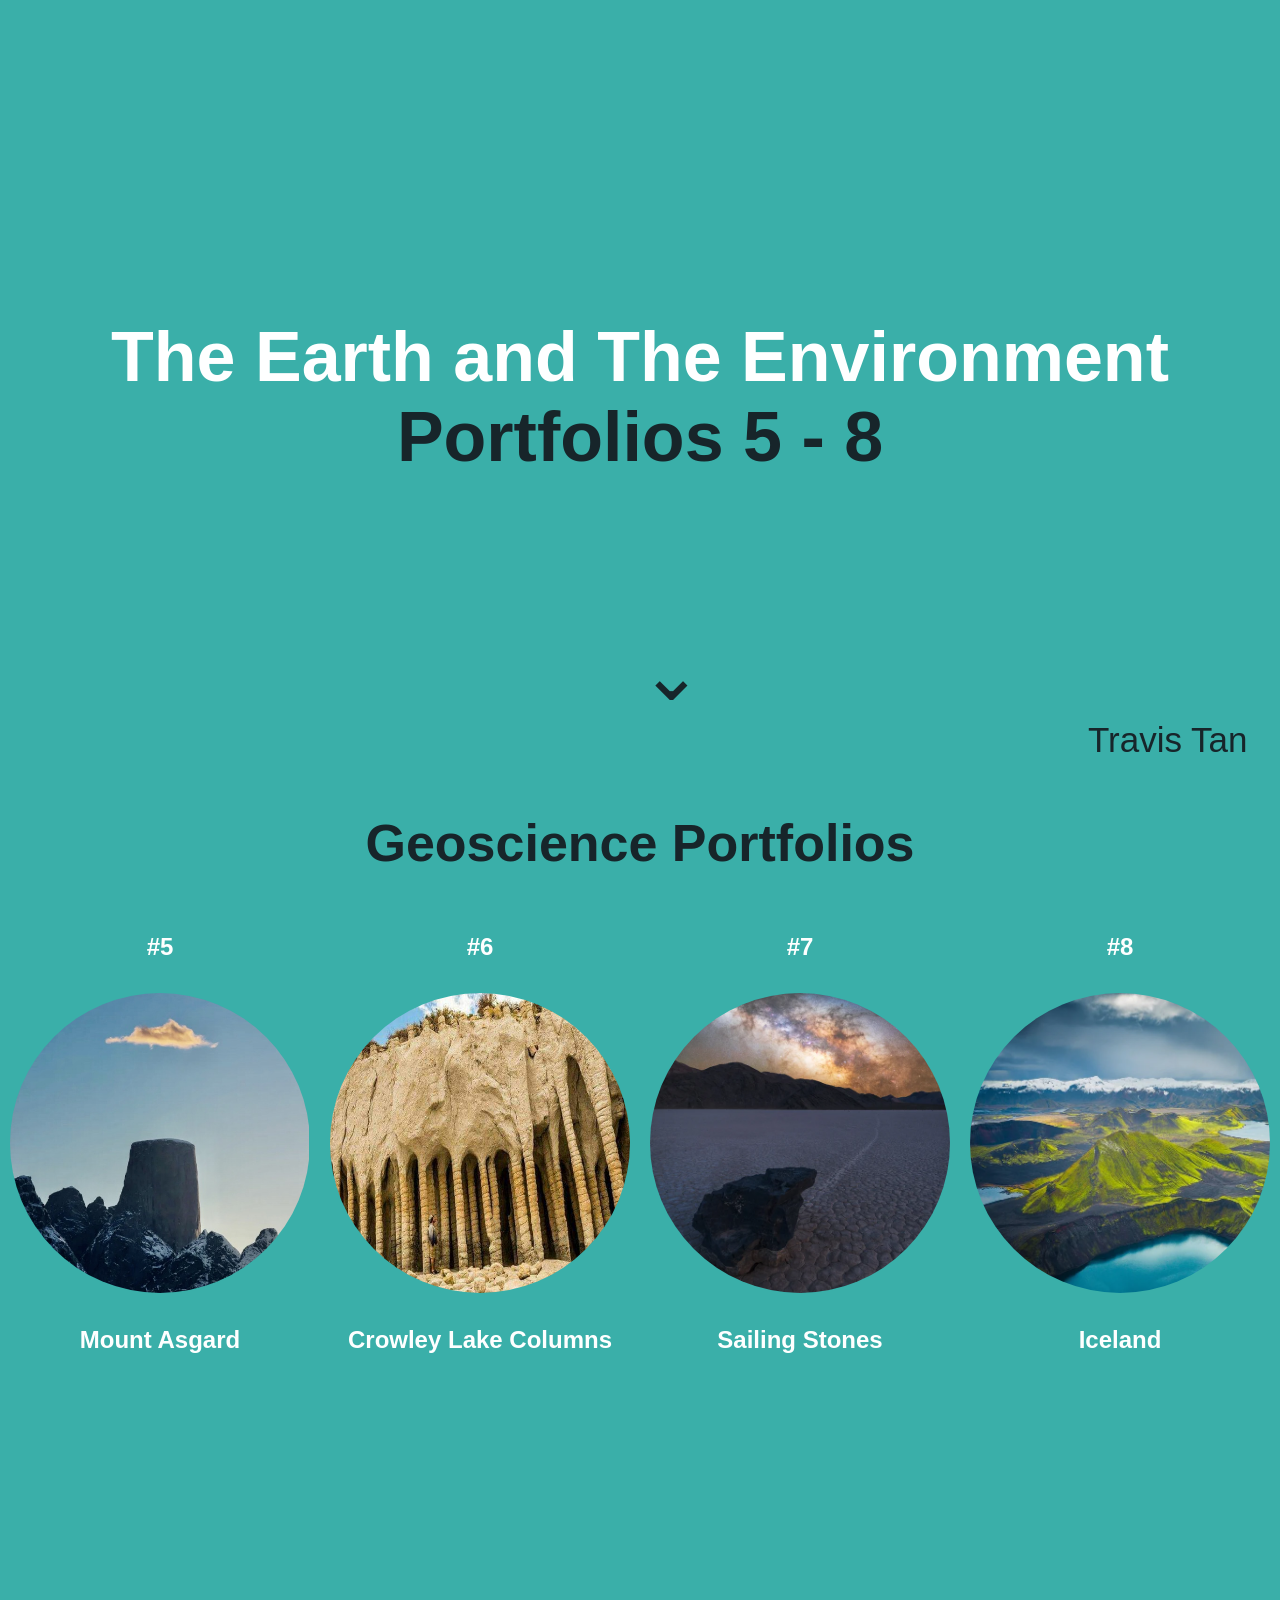
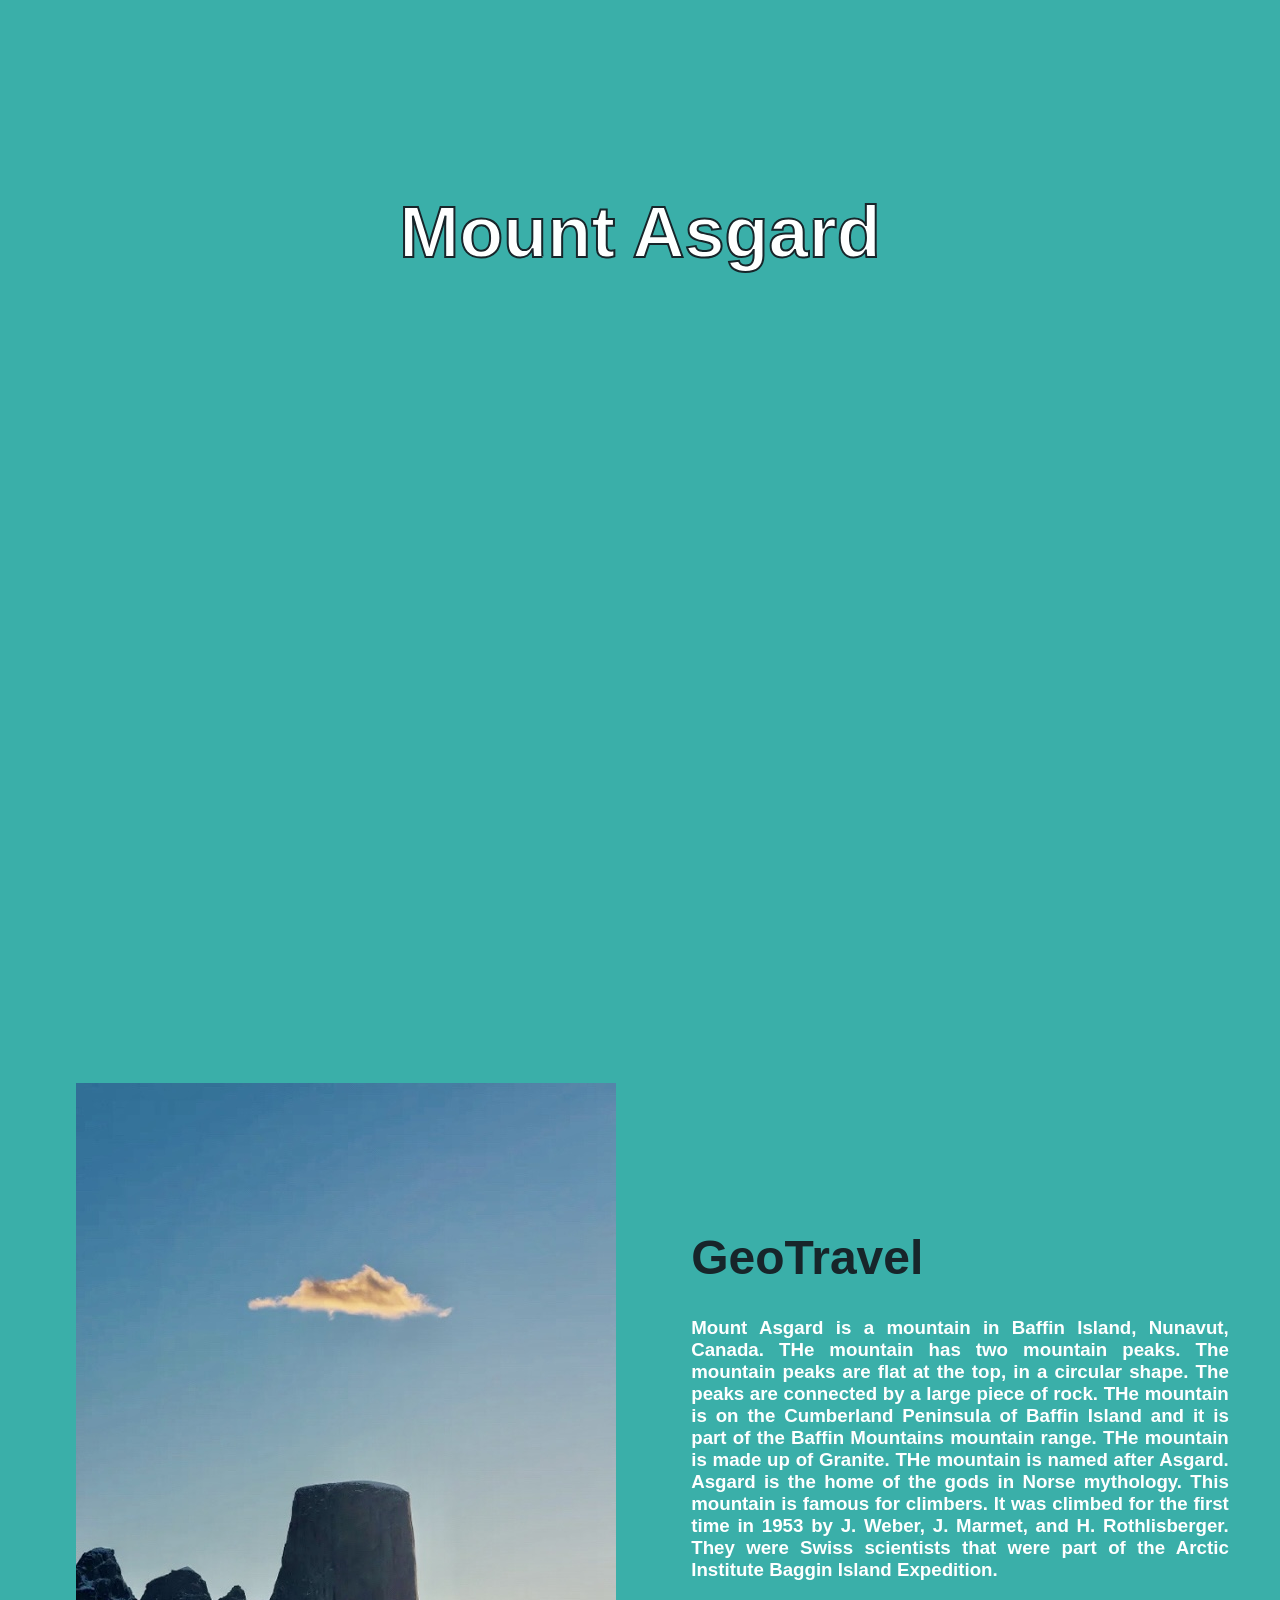
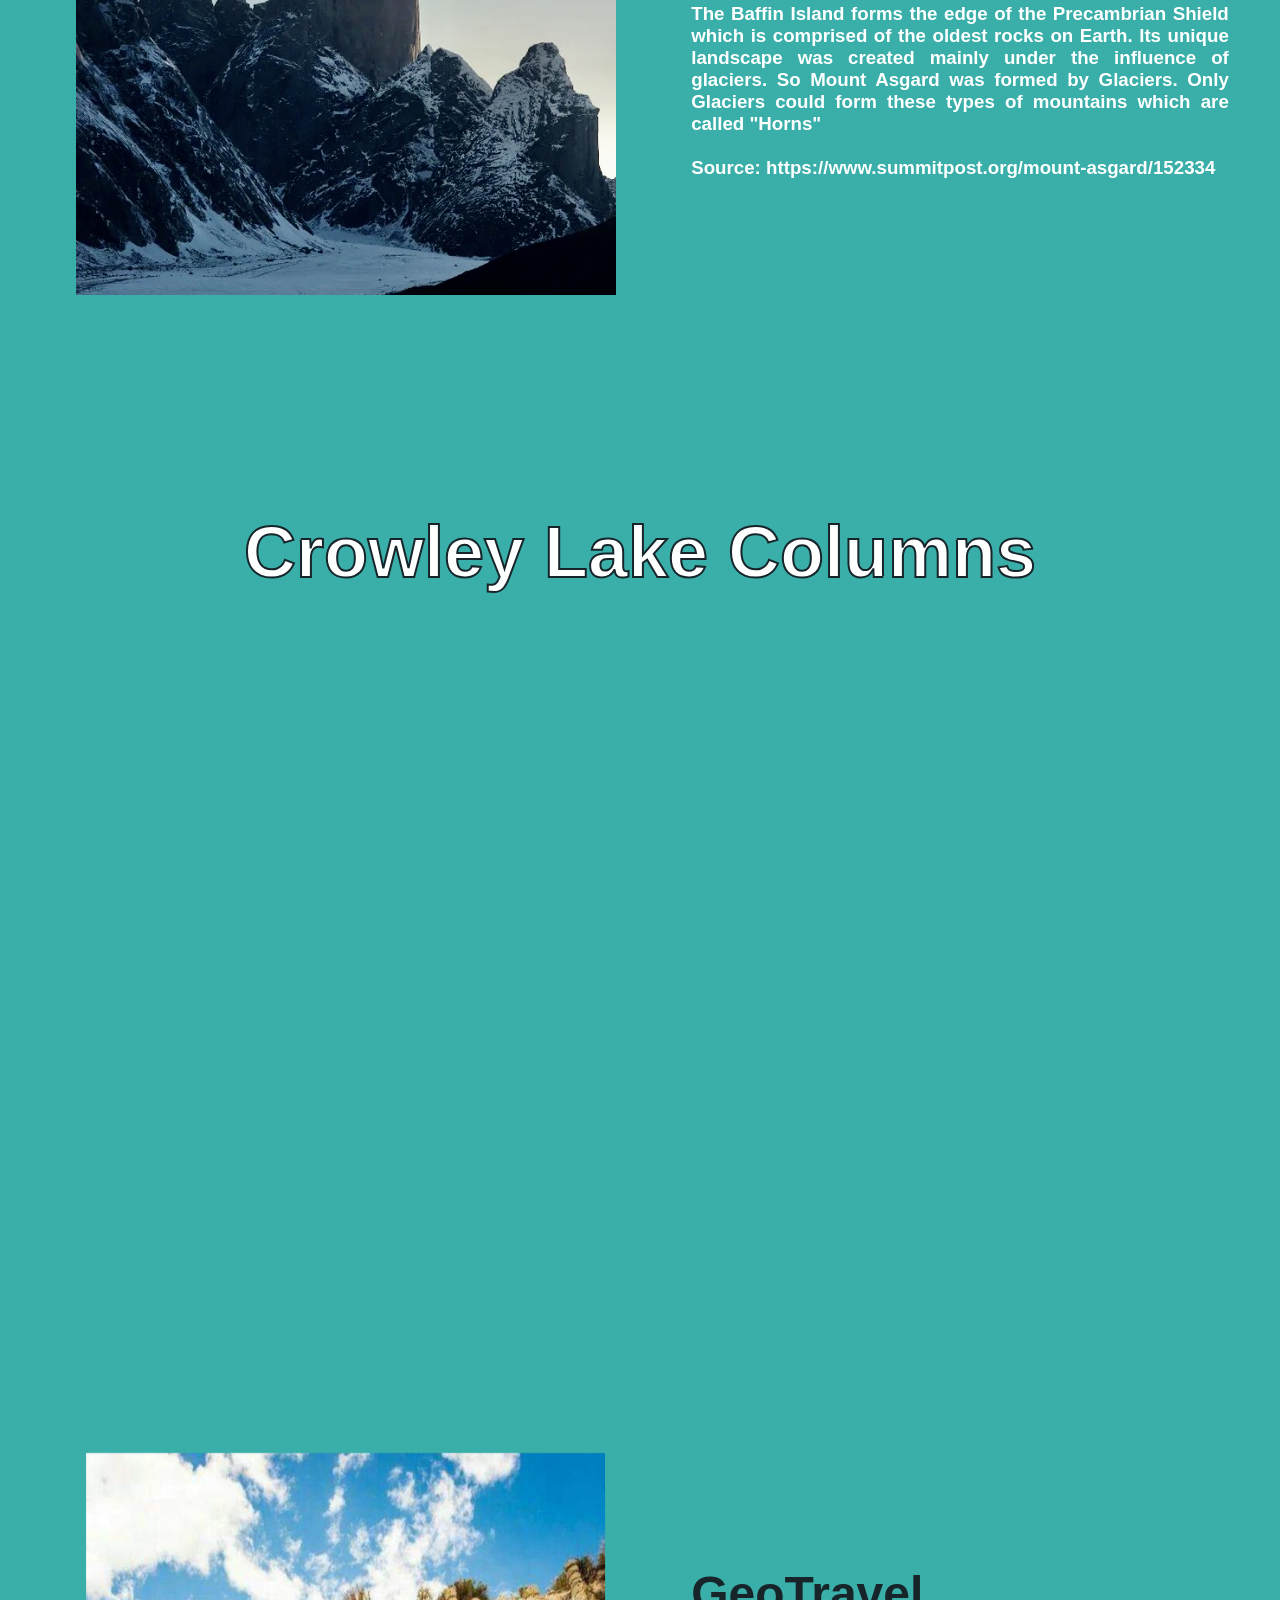
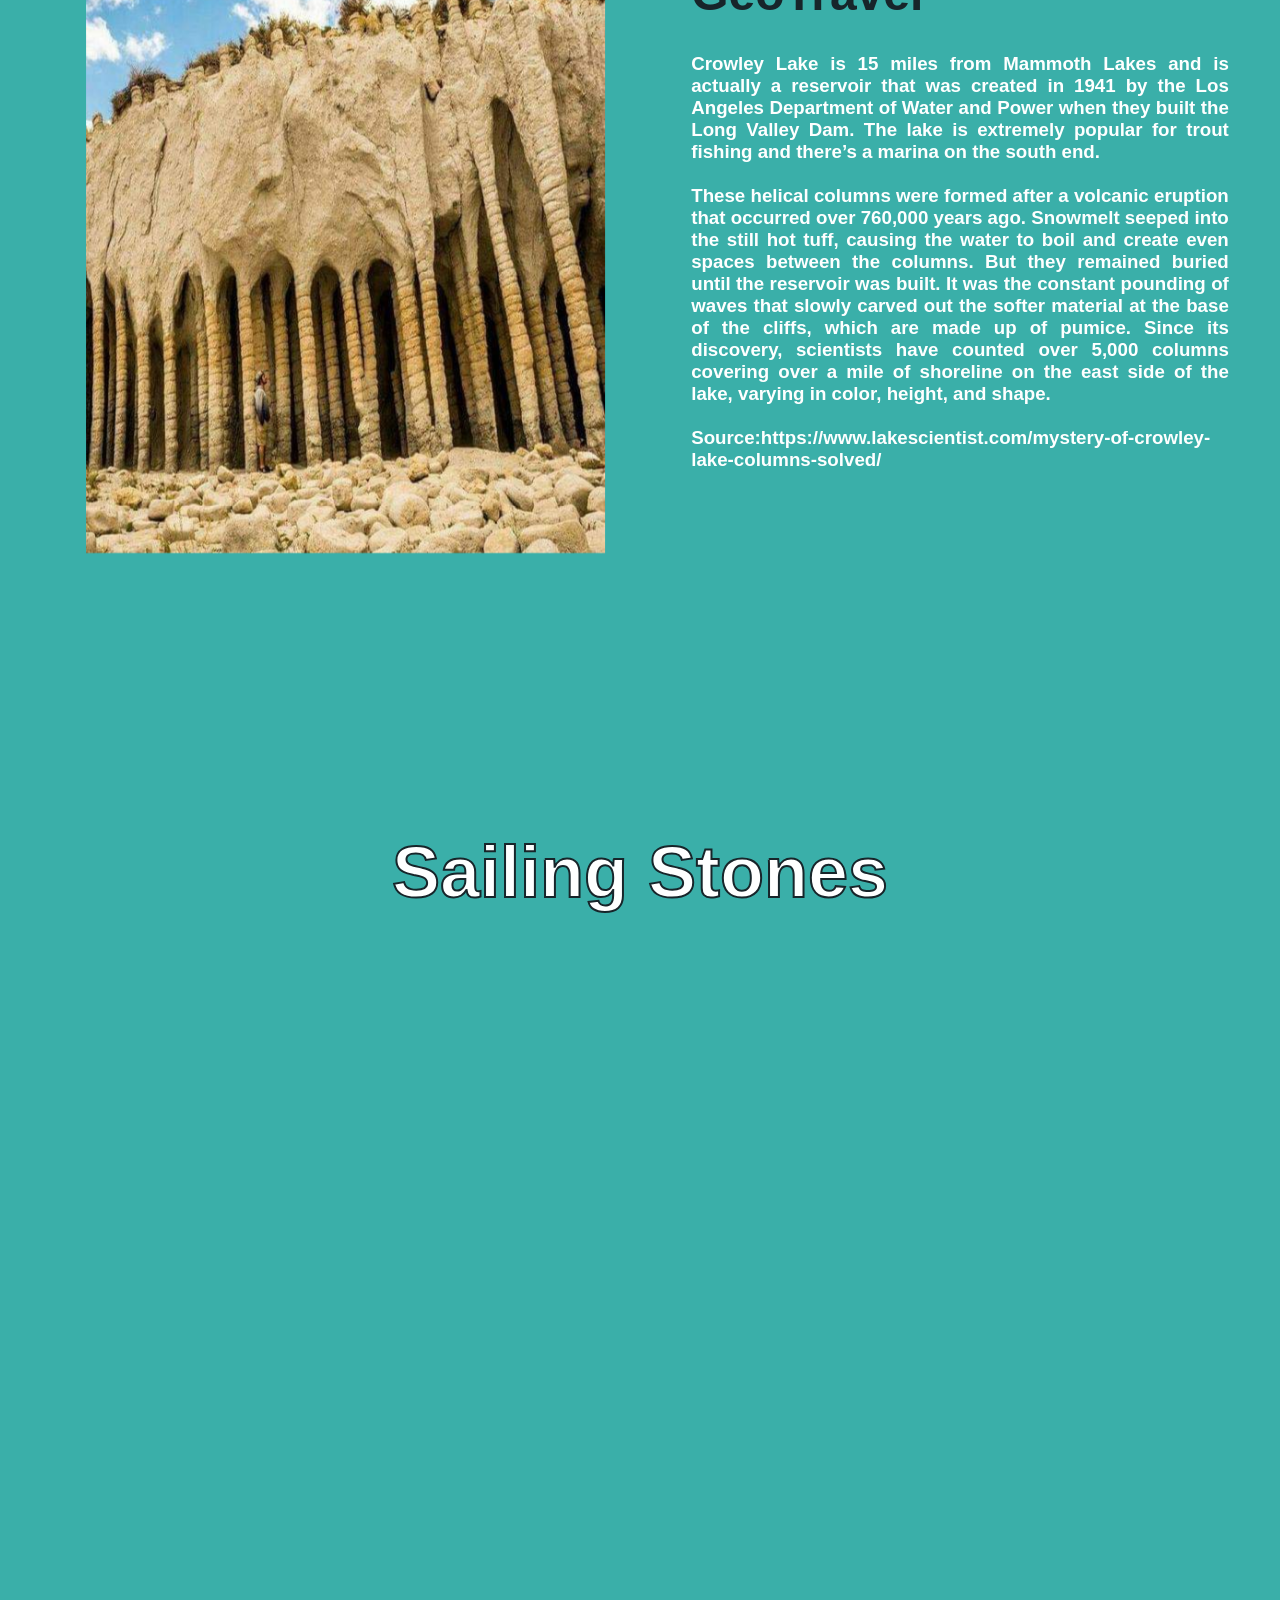
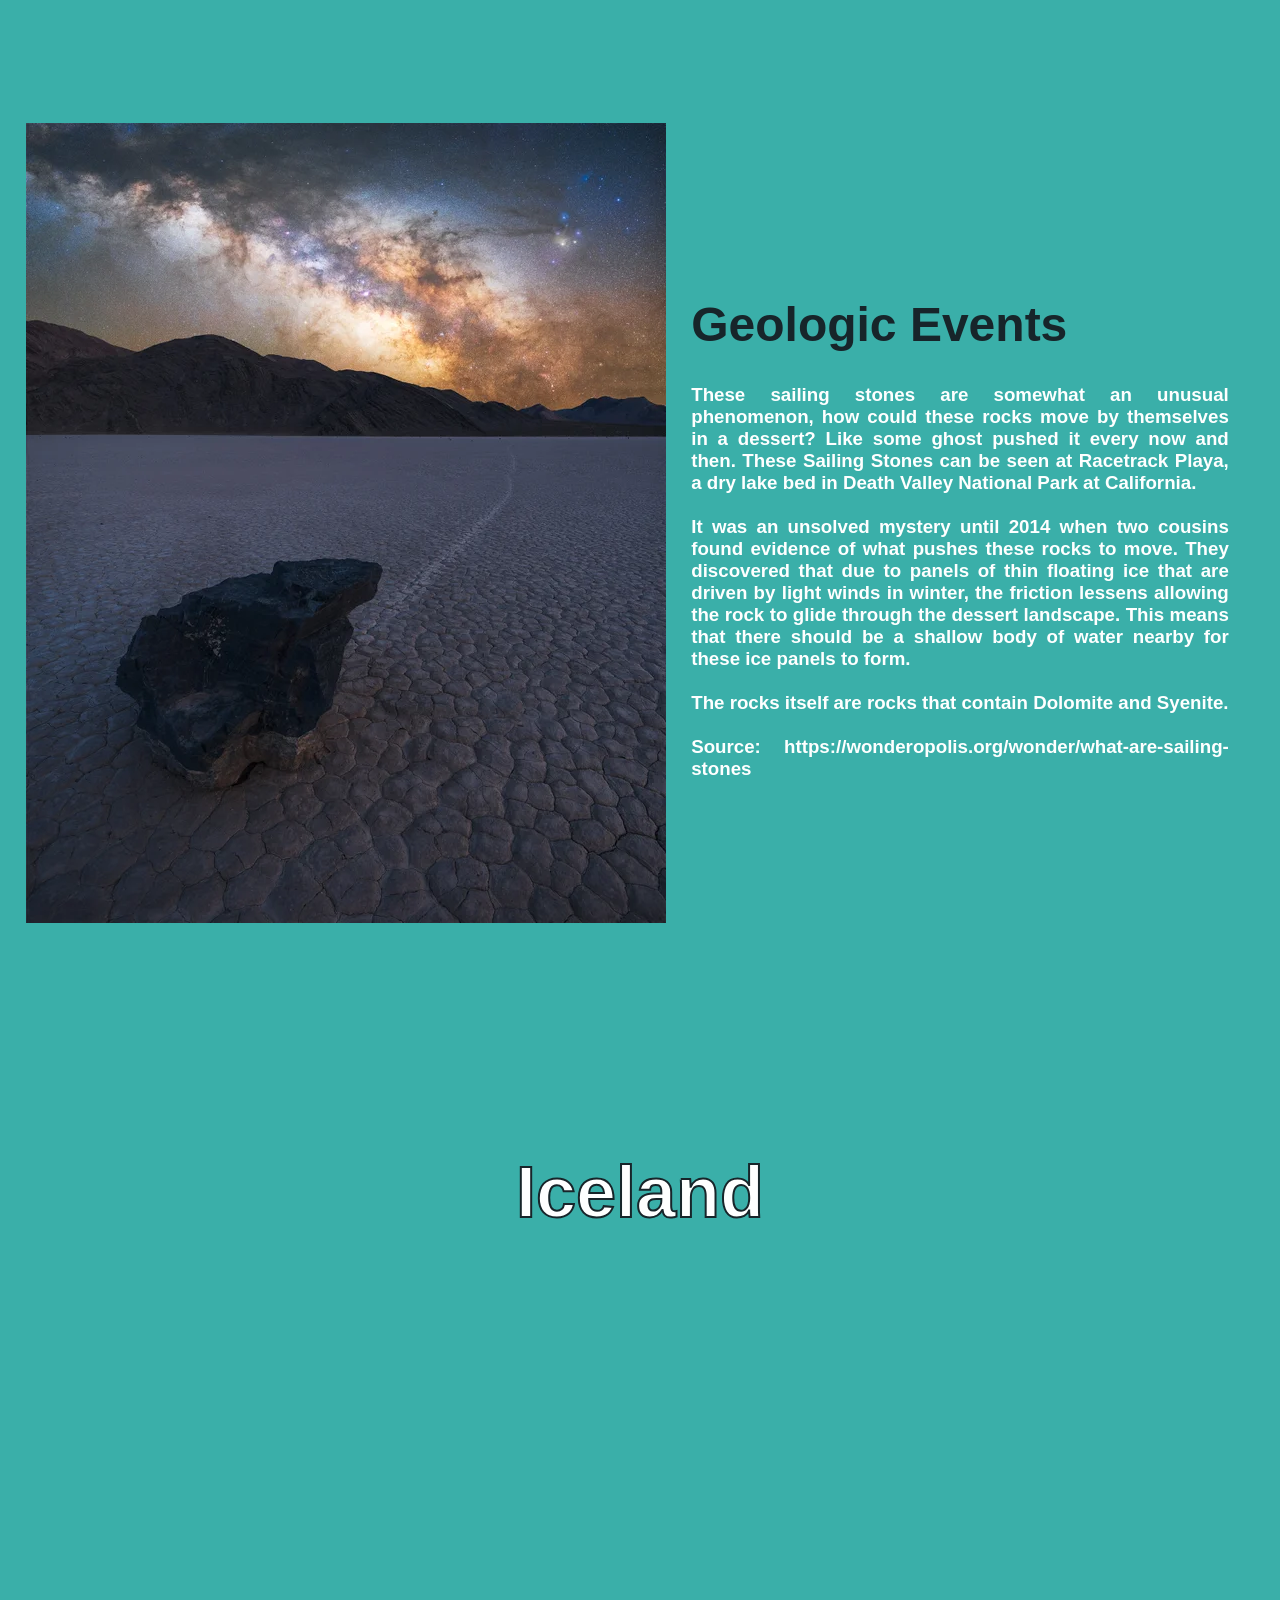
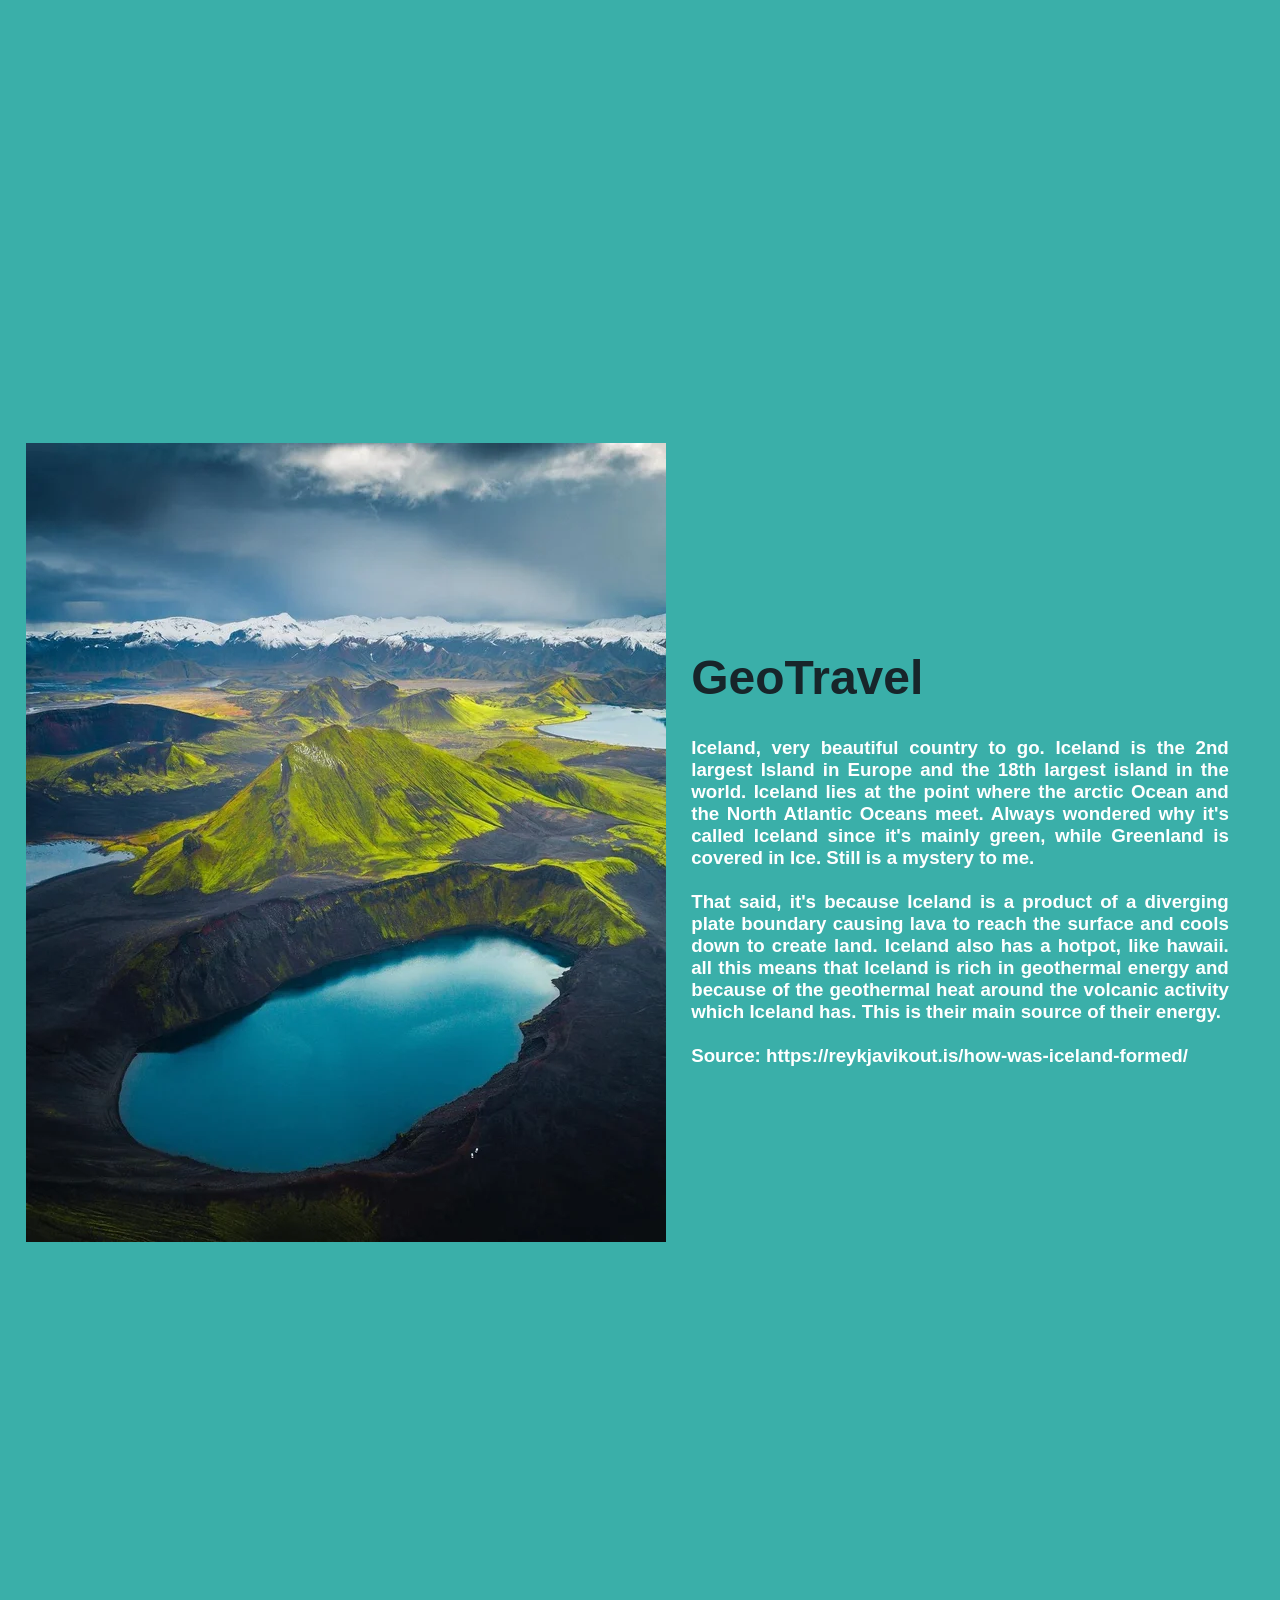
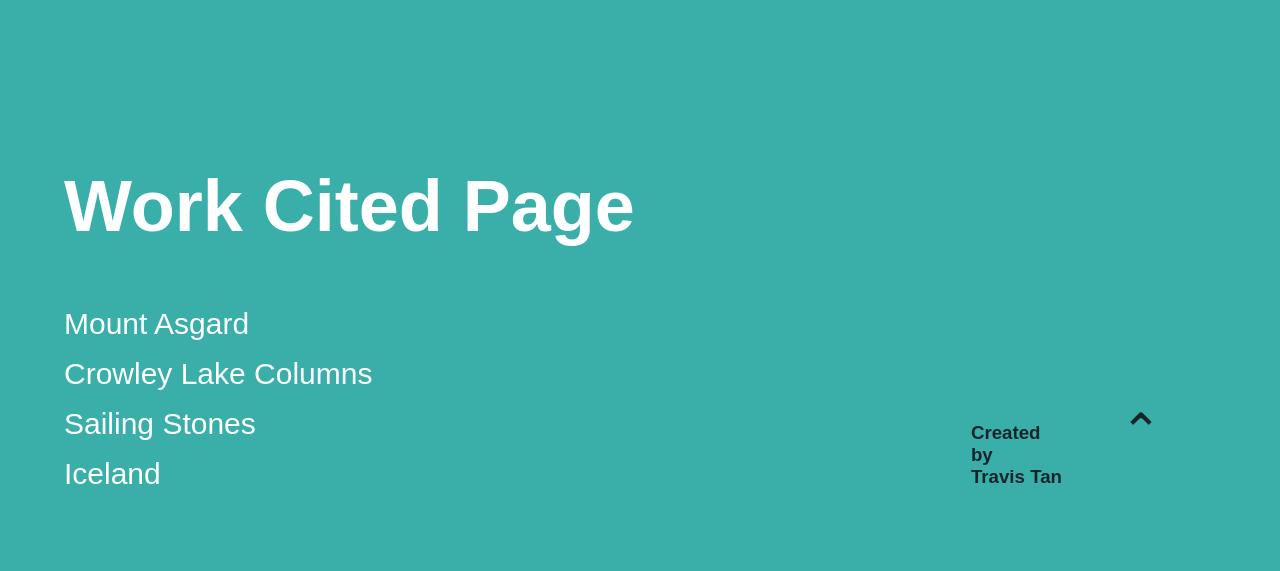
==== commit 10dbdca1: "Add files via upload" ====
--- a/index.html
+++ b/index.html
@@ -11,7 +11,7 @@
   <a name="top"></a>
   <div class="header showscroll">
     <h1>
-      The Earth and The Environment <br> <span>Portfolios 1 - 4</span> <br> 
+      The Earth and The Environment <br> <span>Portfolios 5 - 8</span> <br> 
     </h1>
     <p class="name">
       Travis Tan
@@ -26,85 +26,84 @@
     <h1>Geoscience Portfolios</h1>
     
     <div class="x showscroll">
-      <h2>#1</h2>
-      <h2>#2</h2>
-      <h2>#3</h2>
-      <h2>#4</h2>
+      <h2>#5</h2>
+      <h2>#6</h2>
+      <h2>#7</h2>
+      <h2>#8</h2>
       </div>
 
     <div class="intro2 showscroll">
       <div class="intro2pic showscroll">
-        <a href="#hopper"> <img src="mpinatubo.jpg" id="edward" alt=""> </a>
+        <a href="#hopper"> <img src="mtasgard.jpg" id="edward" alt=""> </a>
       </div>
       <div class="intro2pic showscroll">
-        <a href="#vincent"> <img src="yellow.jpg" id="shoes" alt=""> </a>
+        <a href="#vincent"> <img src="crowley.webp" id="shoes" alt=""> </a>
       </div>
       <div class="intro2pic showscroll">
-        <a href="#hongdo"> <img src="chocolate-hills.jpg" id="plum" alt=""> </a>
+        <a href="#hongdo"> <img src="sailingstone.webp" id="plum" alt=""> </a>
       </div>
       <div class="intro2pic showscroll">
-        <a href="#HINP"> <img src="HINP.jpg" id="plum" alt=""> </a>
+        <a href="#HINP"> <img src="iceland.webp" id="ice" alt=""> </a>
       </div>
     </div>
     <div class="x showscroll">
-    <h2>Mt. Pinatubo</h2>
-    <h2>YellowStone</h2>
-    <h2>Chocolate Hills</h2>
-    <h2>Hundred Islands</h2>
+    <h2>Mount Asgard</h2>
+    <h2>Crowley Lake Columns</h2>
+    <h2>Sailing Stones</h2>
+    <h2>Iceland</h2>
     </div>
   </div>
 
   <a name="hopper"></a>
   <div class="parallax showscroll">
     <h1 id="titleparallax">
-      Mt. Pinatubo Eruption
+      Mount Asgard
     </h1>
   </div>
 
   <div class="museum showscroll">
     <div class="museumpic showscroll">
-      <img src="mpinatubo.jpg" alt="">
+      <img src="mtasgard.jpg" alt="">
     </div>
     <div class="museumdesc showscroll">
       <h1>
-        Historic Event
+        GeoTravel
       </h1>
       <h3>
-        Mount Pinatubo is located on the Island of Luzon. This volcano is a stratovolcano formed by subducting plates.
+        Mount Asgard is a mountain in Baffin Island, Nunavut, Canada. THe mountain has two mountain peaks. The mountain peaks are flat at the top, in a circular shape. The peaks are connected by a large piece of rock. THe mountain is on the Cumberland Peninsula of Baffin Island and it is part of the Baffin Mountains mountain range. THe mountain is made up of Granite. THe mountain is named after Asgard. Asgard is the home of the gods in Norse mythology. This mountain is famous for climbers. It was climbed for the first time in 1953 by J. Weber, J. Marmet, and H. Rothlisberger. They were Swiss scientists that were part of the Arctic Institute Baggin Island Expedition.
         <br><br>
-        On June 12, 1991, Philippine's Independence Day, Mount Pinatubo erupted, but this wasn't the only eruption it had. Three days later, more highly gas charged magma reached the surface and the volcano erupted with and ash cloud of 22 miles high. As lahar and pyroclastic flow charges it's path around the mountain, it filled deep valleys with volcanic deposits as much as 660 feet thick. This eruption was said to be the second-largest volcanic eruption of the 20th century.
+        The Baffin Island forms the edge of the Precambrian Shield which is comprised of the oldest rocks on Earth. Its unique landscape was created mainly under the influence of glaciers. So Mount Asgard was formed by Glaciers. Only Glaciers could form these types of mountains which are called "Horns"
         <br><br>
-        Source: <a href="https://pubs.usgs.gov/fs/1997/fs113-97/" target="_blank">https://pubs.usgs.gov/fs/1997/fs113-97/</a>
+        Source: <a href="https://www.summitpost.org/mount-asgard/152334" target="_blank">https://www.summitpost.org/mount-asgard/152334</a>
       </h3>
     </div>
   </div>
 
- <div class="youtube showscroll">
-  <iframe width="1520" height="700" src="https://www.youtube.com/embed/Nk_SujzwjV0" title="YouTube video player" frameborder="0" allow="accelerometer; autoplay; clipboard-write; encrypted-media; gyroscope; picture-in-picture" allowfullscreen></iframe>
- </div>
+
+ 
 
   <a name="vincent"></a>
   <div class="parallax1 showscroll">
     <h1 id="titleparallax">
-      YellowStone National Park
+      Crowley Lake Columns
     </h1>
 
   </div>
 
   <div class="museum showscroll">
     <div class="museumpic showscroll">
-      <img src="yellow.jpg" id="moma" alt="">
+      <img src="crowley.webp" id="moma" alt="">
     </div>
     <div class="museumdesc showscroll">
       <h1>
         GeoTravel
       </h1>
       <h3>
-        YellowStone National Park is located in the northwest Wyoming but it also has it's areas on Montana and Idaho. This National Park is America's First National Parl. 
+        Crowley Lake is 15 miles from Mammoth Lakes and is actually a reservoir that was created in 1941 by the Los Angeles Department of Water and Power when they built the Long Valley Dam. The lake is extremely popular for trout fishing and there’s a marina on the south end.
         <br><br>
-        Established in 1872. It has a lot of geysers and Hot Springs. In addition, it has an active caldera volcano, this is one of the largest caldera volcano in the world measuring 45 by 30 miles. It is also one of the world's principal wilflife preserves. This destination is truly a wonderland to explore.
+        These helical columns were formed after a volcanic eruption that occurred over 760,000 years ago. Snowmelt seeped into the still hot tuff, causing the water to boil and create even spaces between the columns. But they remained buried until the reservoir was built. It was the constant pounding of waves that slowly carved out the softer material at the base of the cliffs, which are made up of pumice. Since its discovery, scientists have counted over 5,000 columns covering over a mile of shoreline on the east side of the lake, varying in color, height, and shape.
         <br><br>
-        Source: <a href="https://yellowstone.net/" target="_blank">https://yellowstone.net/</a>
+        Source:<a href="https://www.lakescientist.com/mystery-of-crowley-lake-columns-solved/" target="_blank">https://www.lakescientist.com/mystery-of-crowley-lake-columns-solved/</a>
       </h3>
     </div>
   </div>
@@ -113,7 +112,7 @@
   <a name="hongdo"></a>
   <div class="parallax2 showscroll">
     <h1 id="titleparallax">
-      Chocolate Hills
+      Sailing Stones
     </h1>
 </div>
 
@@ -122,20 +121,20 @@
 
 <div class="museum showscroll">
    <div class="museumpic showscroll">
-     <img src="chocolate-hills.jpg" alt="">
+     <img src="sailingstone.webp" alt="">
    </div>
    <div class="museumdesc showscroll">
      <h1>
-       GeoTravel
+       Geologic Events
      </h1>
      <h3>
-       The Chocolate Hills is located in Bohol, Philippines, it is a group of concentrated hills with distinct shape. Although the hills are not that tall, it is a breathtaking view. When it is the end of dry season, the grass on the hills turns brown from green hence the name "Chocolate Hills."
+       These sailing stones are somewhat an unusual phenomenon, how could these rocks move by themselves in a dessert? Like some ghost pushed it every now and then. These Sailing Stones can be seen at Racetrack Playa, a dry lake bed in Death Valley National Park at California.
        <br><br>
-       Many people still doesn't know how the Chocolate Hills were exactly formed. According to an urban legend from the locals is that a young giant, Arogo, who fell in love with a mortal woman. When the woman died, as mortals must, the giant wept, and his great teardropsp formed the Chocolate Hills.
+       It was an unsolved mystery until 2014 when two cousins found evidence of what pushes these rocks to move. They discovered that due to panels of thin floating ice that are driven by light winds in winter, the friction lessens allowing the rock to glide through the dessert landscape. This means that there should be a shallow body of water nearby for these ice panels to form.
       <br><br>
-      However, Geologists theorized that they are weathered formations of a marine limestone lying on top of an impenetrable clay base.
+      The rocks itself are rocks that contain Dolomite and Syenite.
       <br><br>
-      Source: <a href="http://www.chocolatehills.net/" target="_blank">http://www.chocolatehills.net/</a>
+      Source: <a href="https://wonderopolis.org/wonder/what-are-sailing-stones" target="_blank">https://wonderopolis.org/wonder/what-are-sailing-stones</a>
 
      </h3>
    </div>
@@ -144,24 +143,24 @@
 <a name="HINP"></a>
 <div class="parallax3 showscroll">
   <h1 id="titleparallax">
-    Hundred Islands
+    Iceland
   </h1>
 </div>
 
 <div class="museum showscroll">
   <div class="museumpic showscroll">
-    <img src="HINP.jpg" alt="">
+    <img src="iceland.webp" alt="">
   </div>
   <div class="museumdesc showscroll">
     <h1>
       GeoTravel
     </h1>
     <h3>
-      The Hundred Island National Park is located in the province of Pangasinan. There are 123 Islands that are scattered along the Lingayen Gulf. They are belived to be around 2 million years old.
+      Iceland, very beautiful country to go. Iceland is the 2nd largest Island in Europe and the 18th largest island in the world. Iceland lies at the point where the arctic Ocean and the North Atlantic Oceans meet. Always wondered why it's called Iceland since it's mainly green, while Greenland is covered in Ice. Still is a mystery to me. 
       <br><br>
-      The islands are ancient corals that extend inland, in an area previously comprising the seabed of an ancient sea. Because of the lowering sea levels, they are exposed to the surface. The mushroom shaped like islands are caused by waves eroding the rocks. The Hundred Islands was officially declared a National Park on January 8,1940.
+      That said, it's because Iceland is a product of a diverging plate boundary causing lava to reach the surface and cools down to create land. Iceland also has a hotpot, like hawaii. all this means that Iceland is rich in geothermal energy and because of the geothermal heat around the volcanic activity which Iceland has. This is their main source of their energy.
       <br><br>
-      Source: <a href="http://www.alaminoscity.gov.ph/ecological-profile/content/chapter2/hundred_islands_national_park.html" target="_blank">Hundred Islands National Park</a>
+      Source: <a href="https://reykjavikout.is/how-was-iceland-formed/" target="_blank">https://reykjavikout.is/how-was-iceland-formed/</a>
 
     </h3>
   </div>
@@ -171,10 +170,10 @@
   <div class="closing1 showscroll">
 
     <h2>Work Cited Page</h2>
-  <p><a href="https://pubs.usgs.gov/fs/1997/fs113-97/" target="_blank" rel="noopener noreferrer">Mount Pinatubo Eruption</a></p>
-  <p><a href="https://yellowstone.net/" target="_blank" rel="noopener noreferrer">YellowStone National Park</a></p>
-  <p><a href="http://www.chocolatehills.net/" target="_blank" rel="noopener noreferrer">Chocolate Hills</a></p>
-  <p><a href="http://www.alaminoscity.gov.ph/ecological-profile/content/chapter2/hundred_islands_national_park.html" target="_blank" rel="noopener noreferrer">Hundred Islands National Park</a></p>
+  <p><a href="https://www.summitpost.org/mount-asgard/152334" target="_blank" rel="noopener noreferrer">Mount Asgard</a></p>
+  <p><a href="https://www.lakescientist.com/mystery-of-crowley-lake-columns-solved/" target="_blank" rel="noopener noreferrer">Crowley Lake Columns</a></p>
+  <p><a href="https://wonderopolis.org/wonder/what-are-sailing-stones" target="_blank" rel="noopener noreferrer">Sailing Stones</a></p>
+  <p><a href="https://reykjavikout.is/how-was-iceland-formed/" target="_blank" rel="noopener noreferrer">Iceland</a></p>
   
   </div>
   <h3>Created by <br> Travis Tan</h3>
--- a/style.css
+++ b/style.css
@@ -39,10 +39,10 @@
 .parallax {
   height: 920px;
   background-attachment: fixed;
-  background-position: bottom;
+  background-position: top;
   background-repeat: no-repeat;
   background-size: cover;
-  background-image: url("pinatubo.jpg");
+  background-image: url("asgard.jpg");
 }
 
 .parallax1 {
@@ -51,7 +51,7 @@
   background-position: center;
   background-repeat: no-repeat;
   background-size: cover;
-  background-image: url("yellow.png");
+  background-image: url("Crowley\ Columns.jpg");
 }
 
 .parallax2 {
@@ -60,7 +60,7 @@
   background-position: center;
   background-repeat: no-repeat;
   background-size: cover;
-  background-image: url("chocolate-hills.avif");
+  background-image: url("racetrackplaya.jpg");
 }
 
 .parallax3 {
@@ -69,7 +69,7 @@
   background-position: center;
   background-repeat: no-repeat;
   background-size: cover;
-  background-image: url("HundredIslands.jpg");
+  background-image: url("iceland1.webp");
 }
 
 .header {
@@ -176,22 +176,32 @@
   transition: box-shadow 0.5s, transform 0.5s;
 }
 
+
+
 .intro2pic:hover {
   box-shadow: 1px 10px 10px rgba(0, 0, 0, 0.1);
   transform: translateY(-10px);
 }
 
-#edward,
+#edward {
+  height: 150%;
+  width: auto;
+  margin-top: -75px;
+}
+
 #shoes {
-  height: 100%;
-  width: auto;
+  height: 136%;
+  margin-top: -80px;
 }
 
 #plum {
-  height: 100%;
-  width: auto;
-}
-
+  height: 125%;
+  margin-top: -30px;
+}
+
+#ice {
+  height: 130%;
+}
 .intro1pic {
   width: 50%;
   margin: 1%;
@@ -516,4 +526,4 @@
   color: #bbb;
   text-decoration: none;
   cursor: pointer;
-}
+}
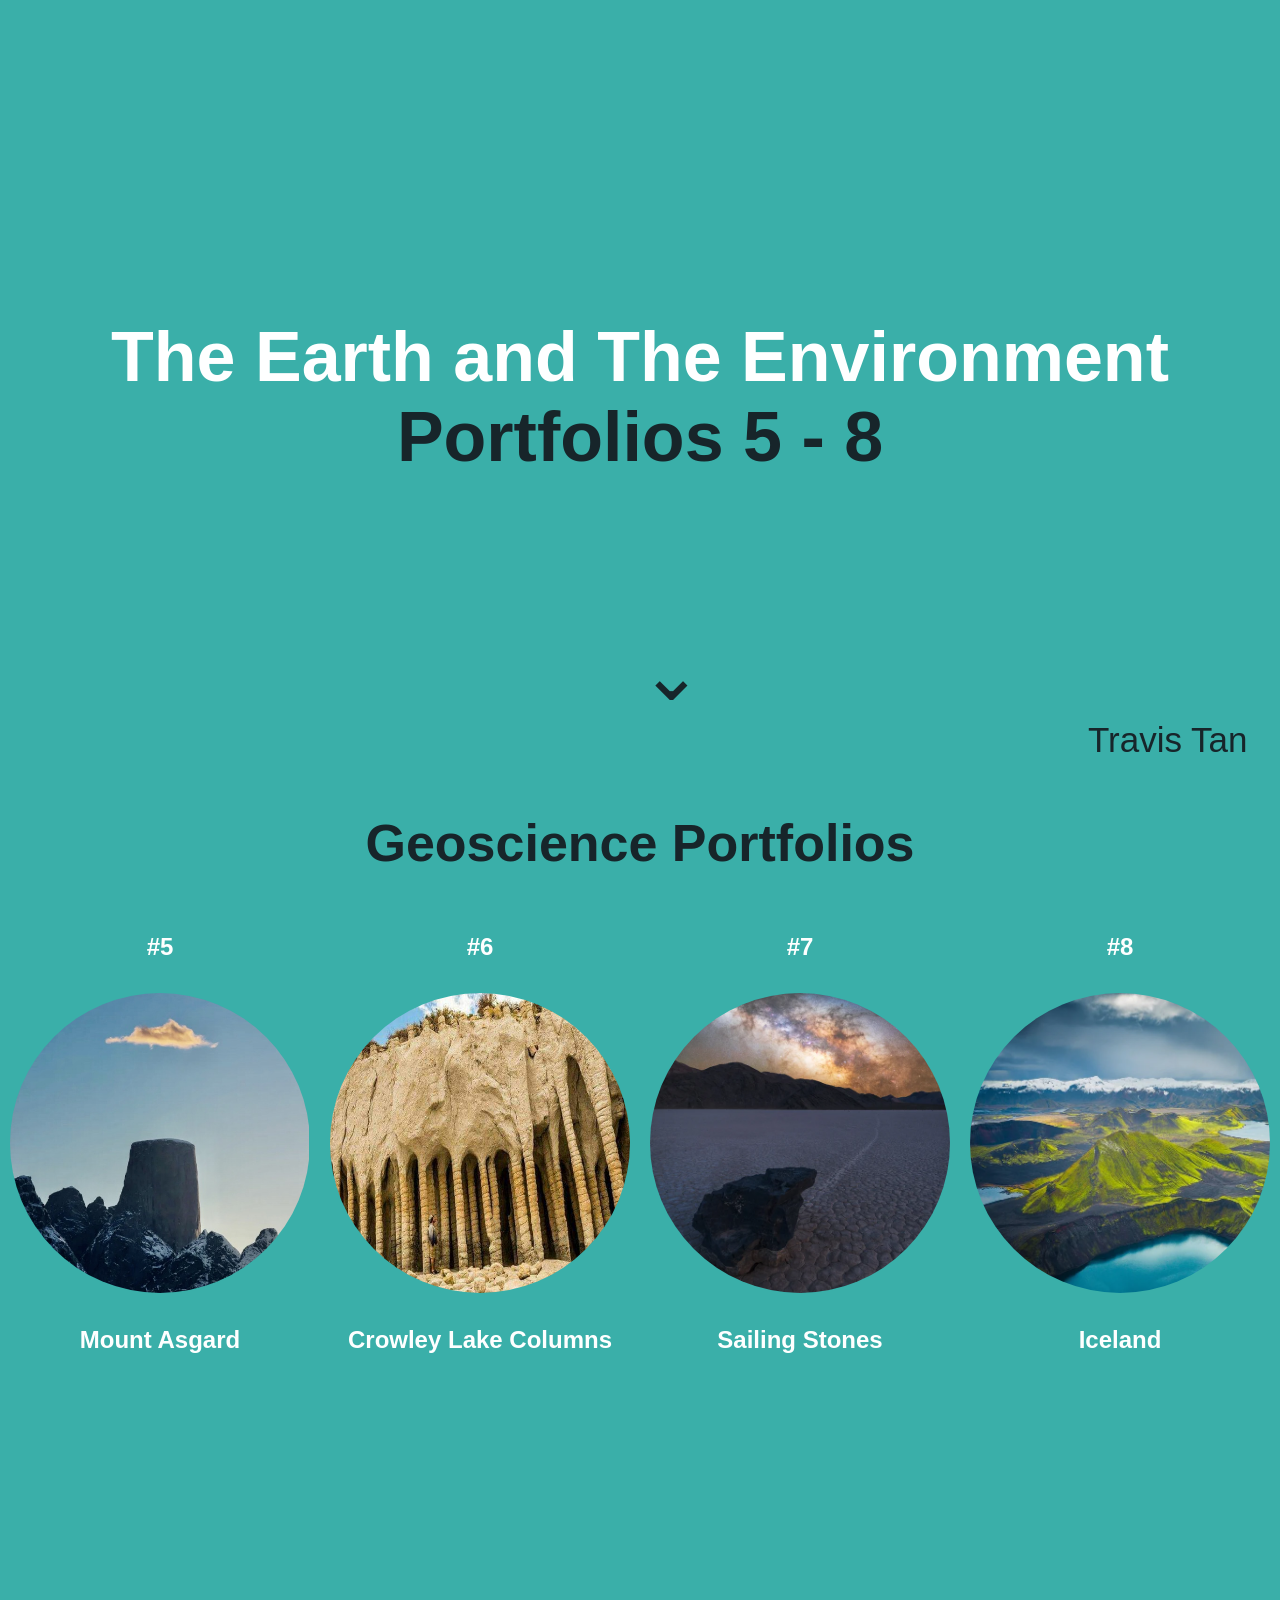
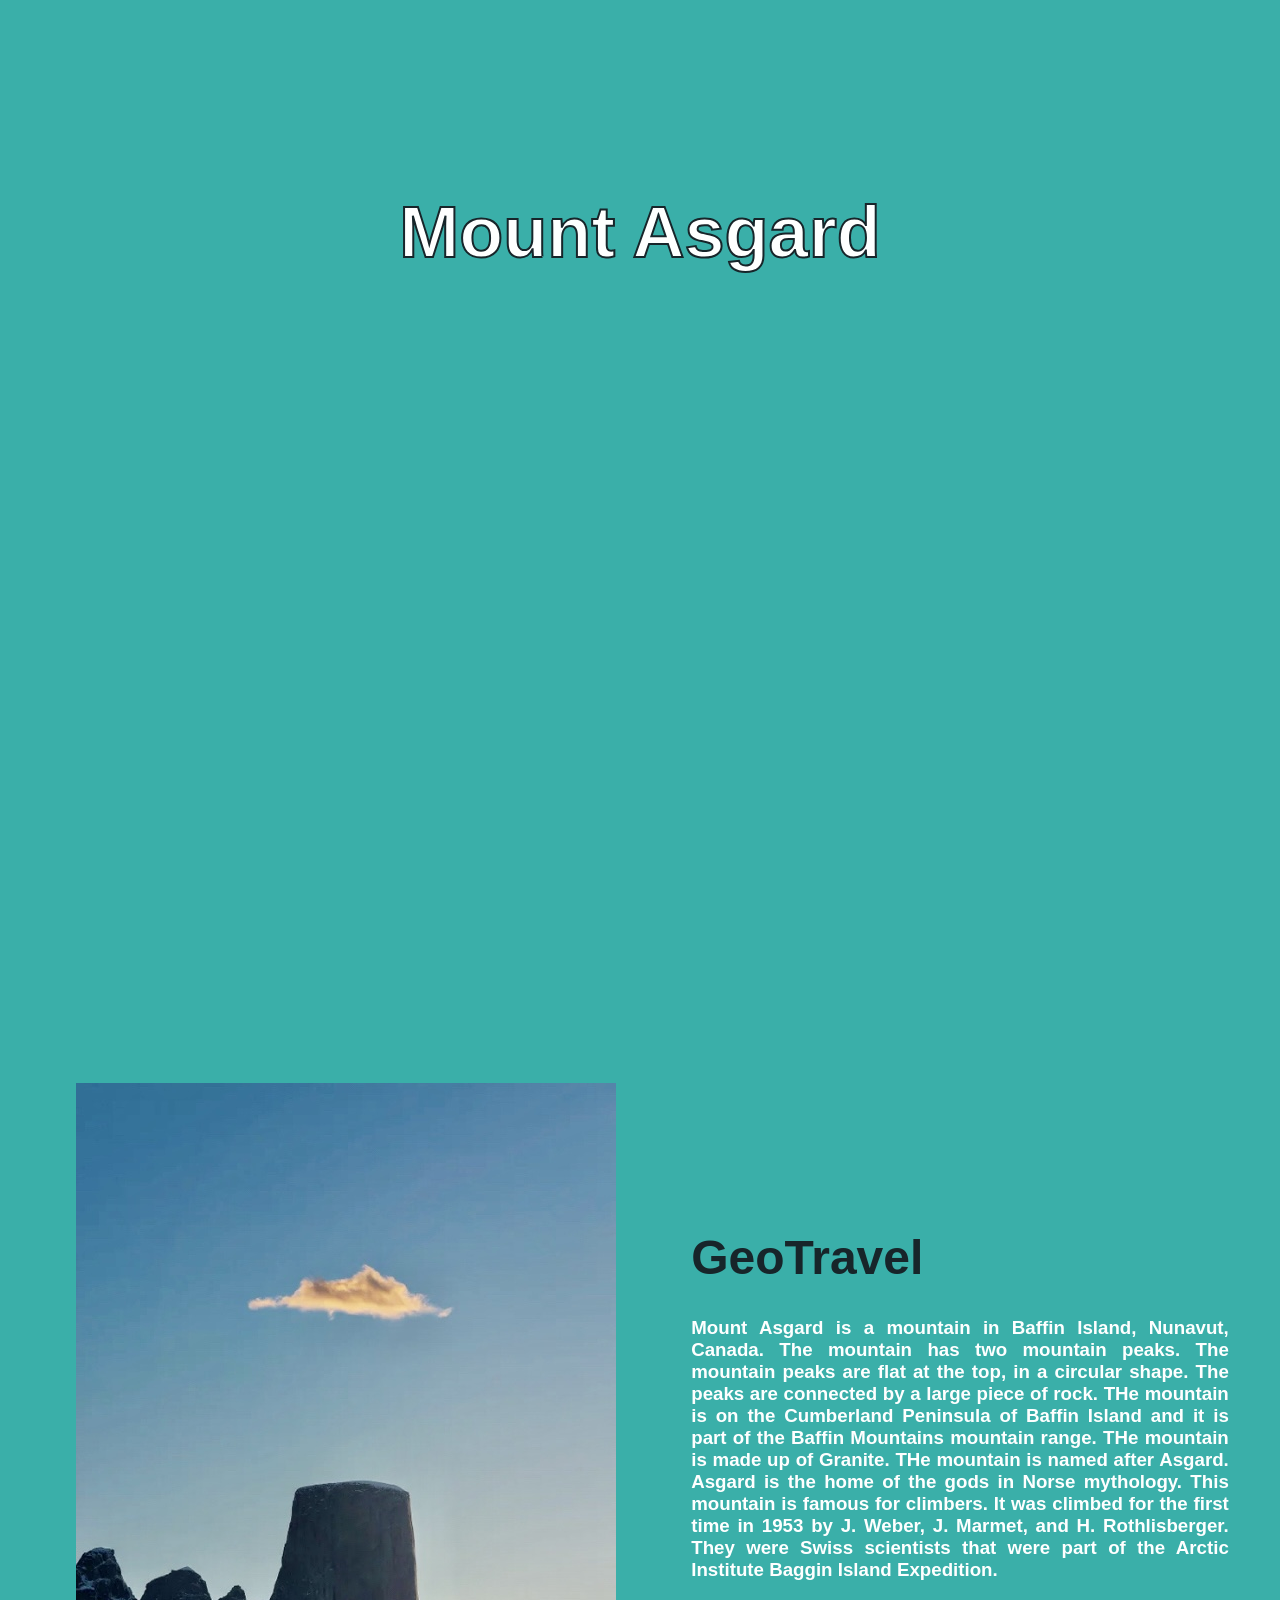
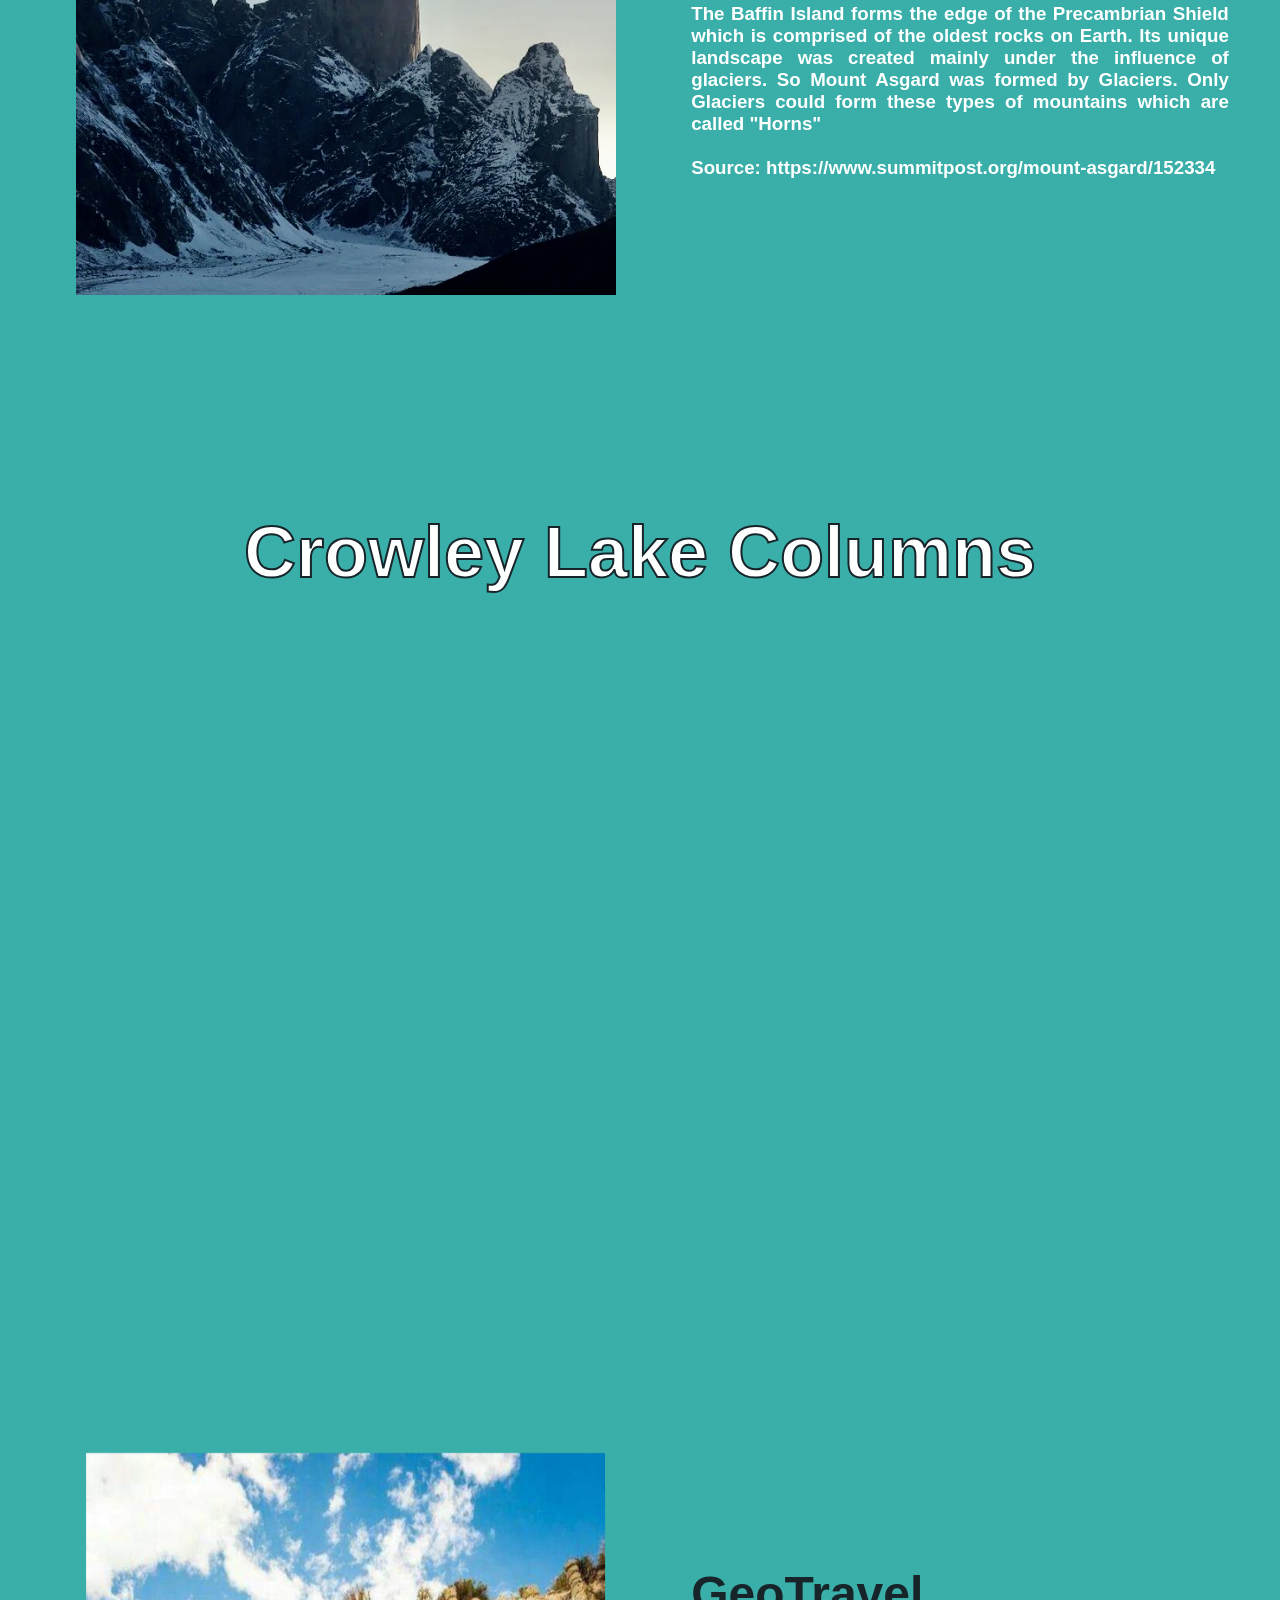
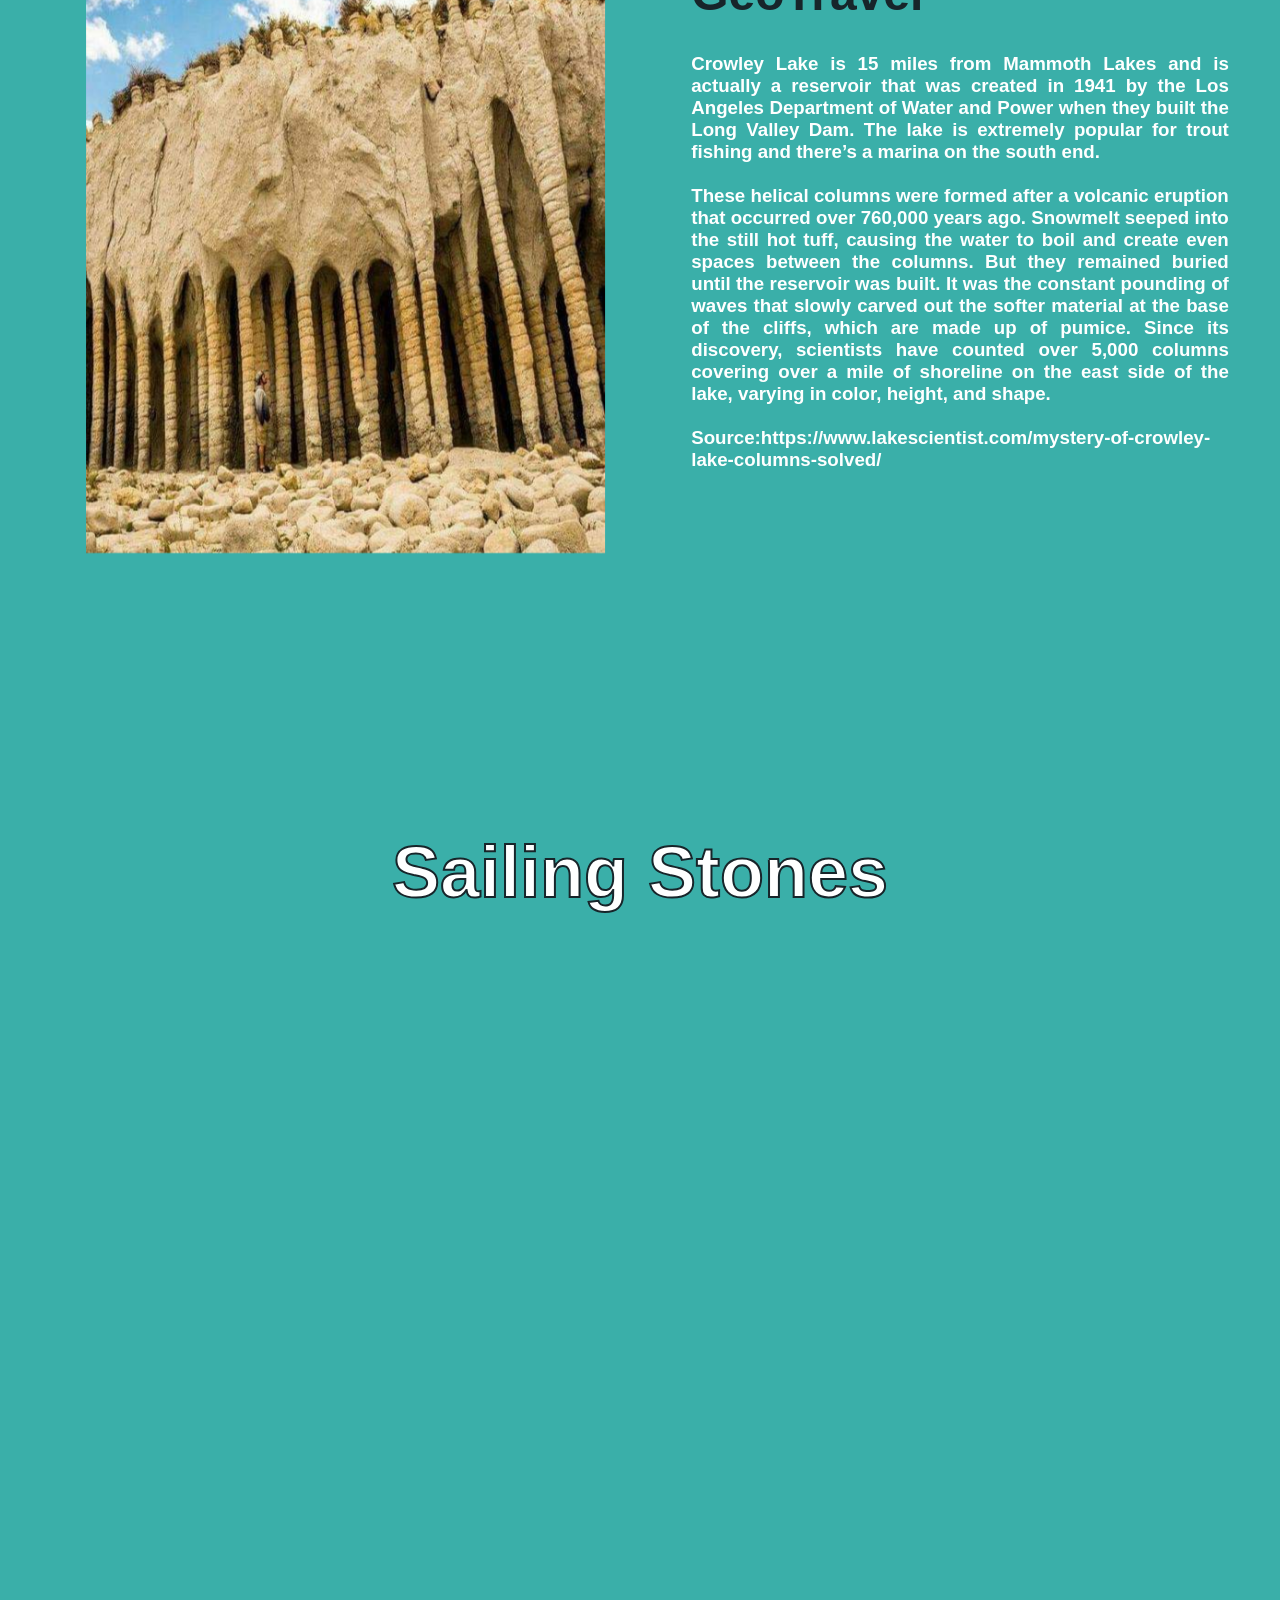
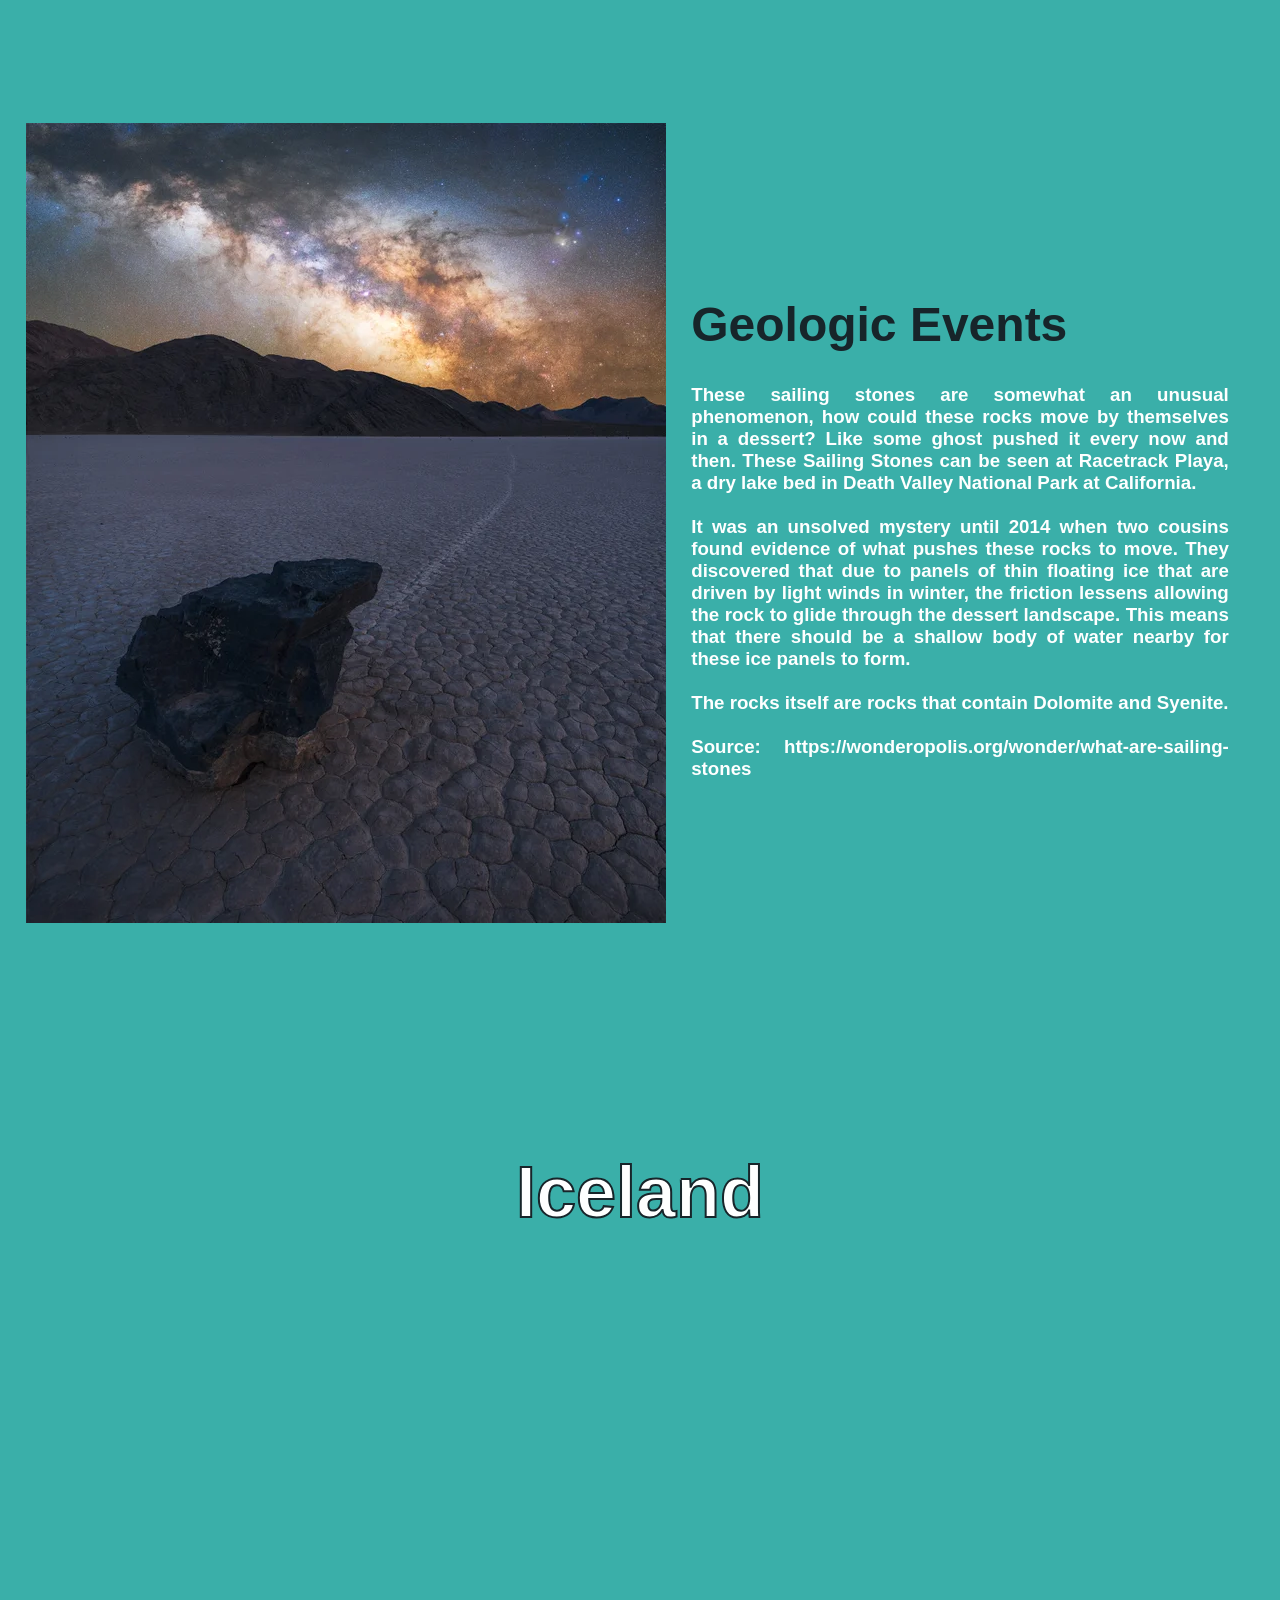
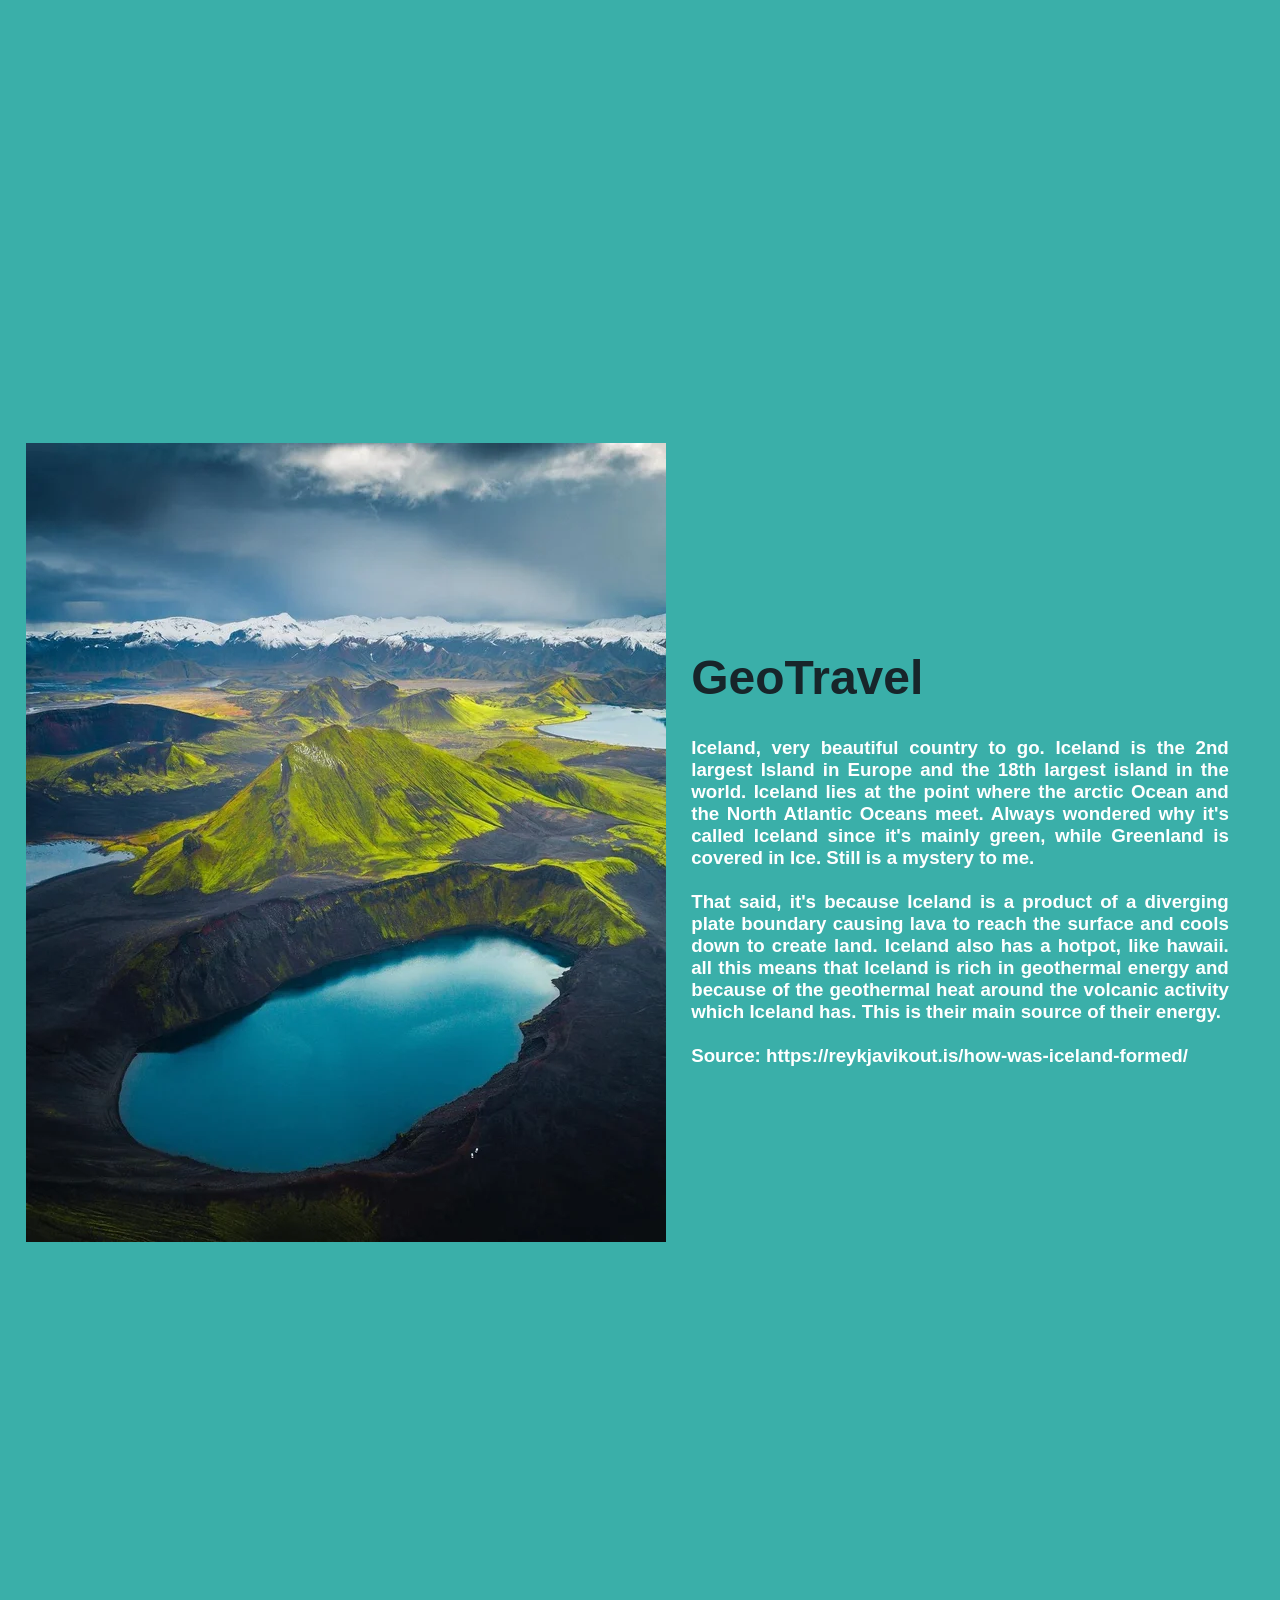
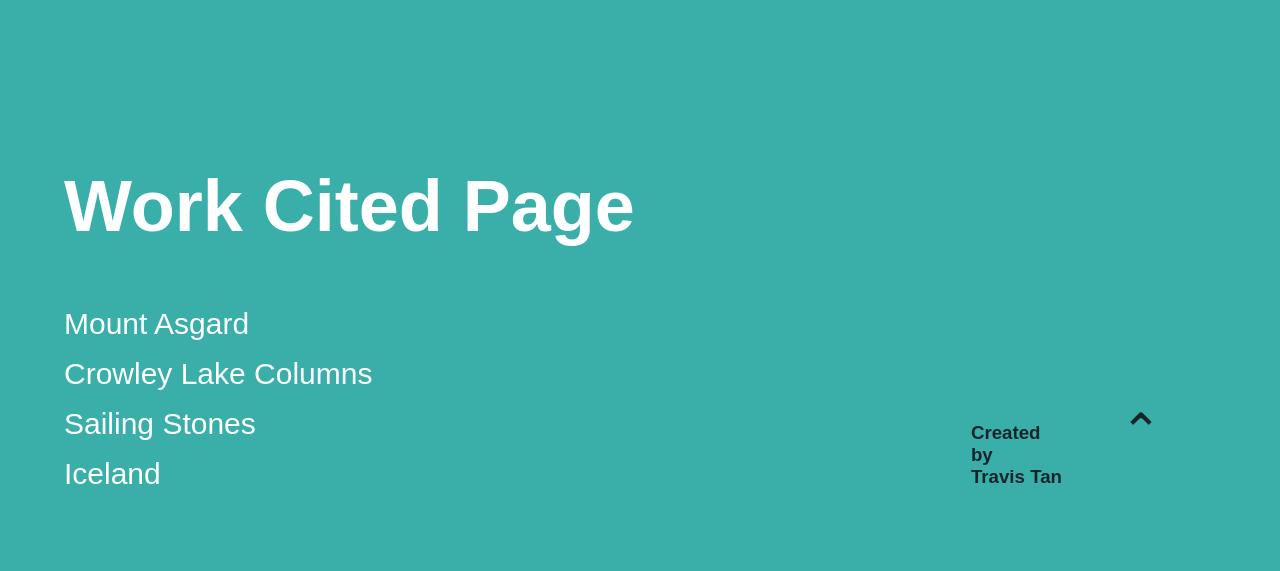
==== commit a54c91ef: "Update index.html" ====
--- a/index.html
+++ b/index.html
@@ -70,7 +70,7 @@
         GeoTravel
       </h1>
       <h3>
-        Mount Asgard is a mountain in Baffin Island, Nunavut, Canada. THe mountain has two mountain peaks. The mountain peaks are flat at the top, in a circular shape. The peaks are connected by a large piece of rock. THe mountain is on the Cumberland Peninsula of Baffin Island and it is part of the Baffin Mountains mountain range. THe mountain is made up of Granite. THe mountain is named after Asgard. Asgard is the home of the gods in Norse mythology. This mountain is famous for climbers. It was climbed for the first time in 1953 by J. Weber, J. Marmet, and H. Rothlisberger. They were Swiss scientists that were part of the Arctic Institute Baggin Island Expedition.
+        Mount Asgard is a mountain in Baffin Island, Nunavut, Canada. The mountain has two mountain peaks. The mountain peaks are flat at the top, in a circular shape. The peaks are connected by a large piece of rock. THe mountain is on the Cumberland Peninsula of Baffin Island and it is part of the Baffin Mountains mountain range. THe mountain is made up of Granite. THe mountain is named after Asgard. Asgard is the home of the gods in Norse mythology. This mountain is famous for climbers. It was climbed for the first time in 1953 by J. Weber, J. Marmet, and H. Rothlisberger. They were Swiss scientists that were part of the Arctic Institute Baggin Island Expedition.
         <br><br>
         The Baffin Island forms the edge of the Precambrian Shield which is comprised of the oldest rocks on Earth. Its unique landscape was created mainly under the influence of glaciers. So Mount Asgard was formed by Glaciers. Only Glaciers could form these types of mountains which are called "Horns"
         <br><br>
@@ -188,4 +188,4 @@
 <script> </script>
 
 </body>
-</html>+</html>
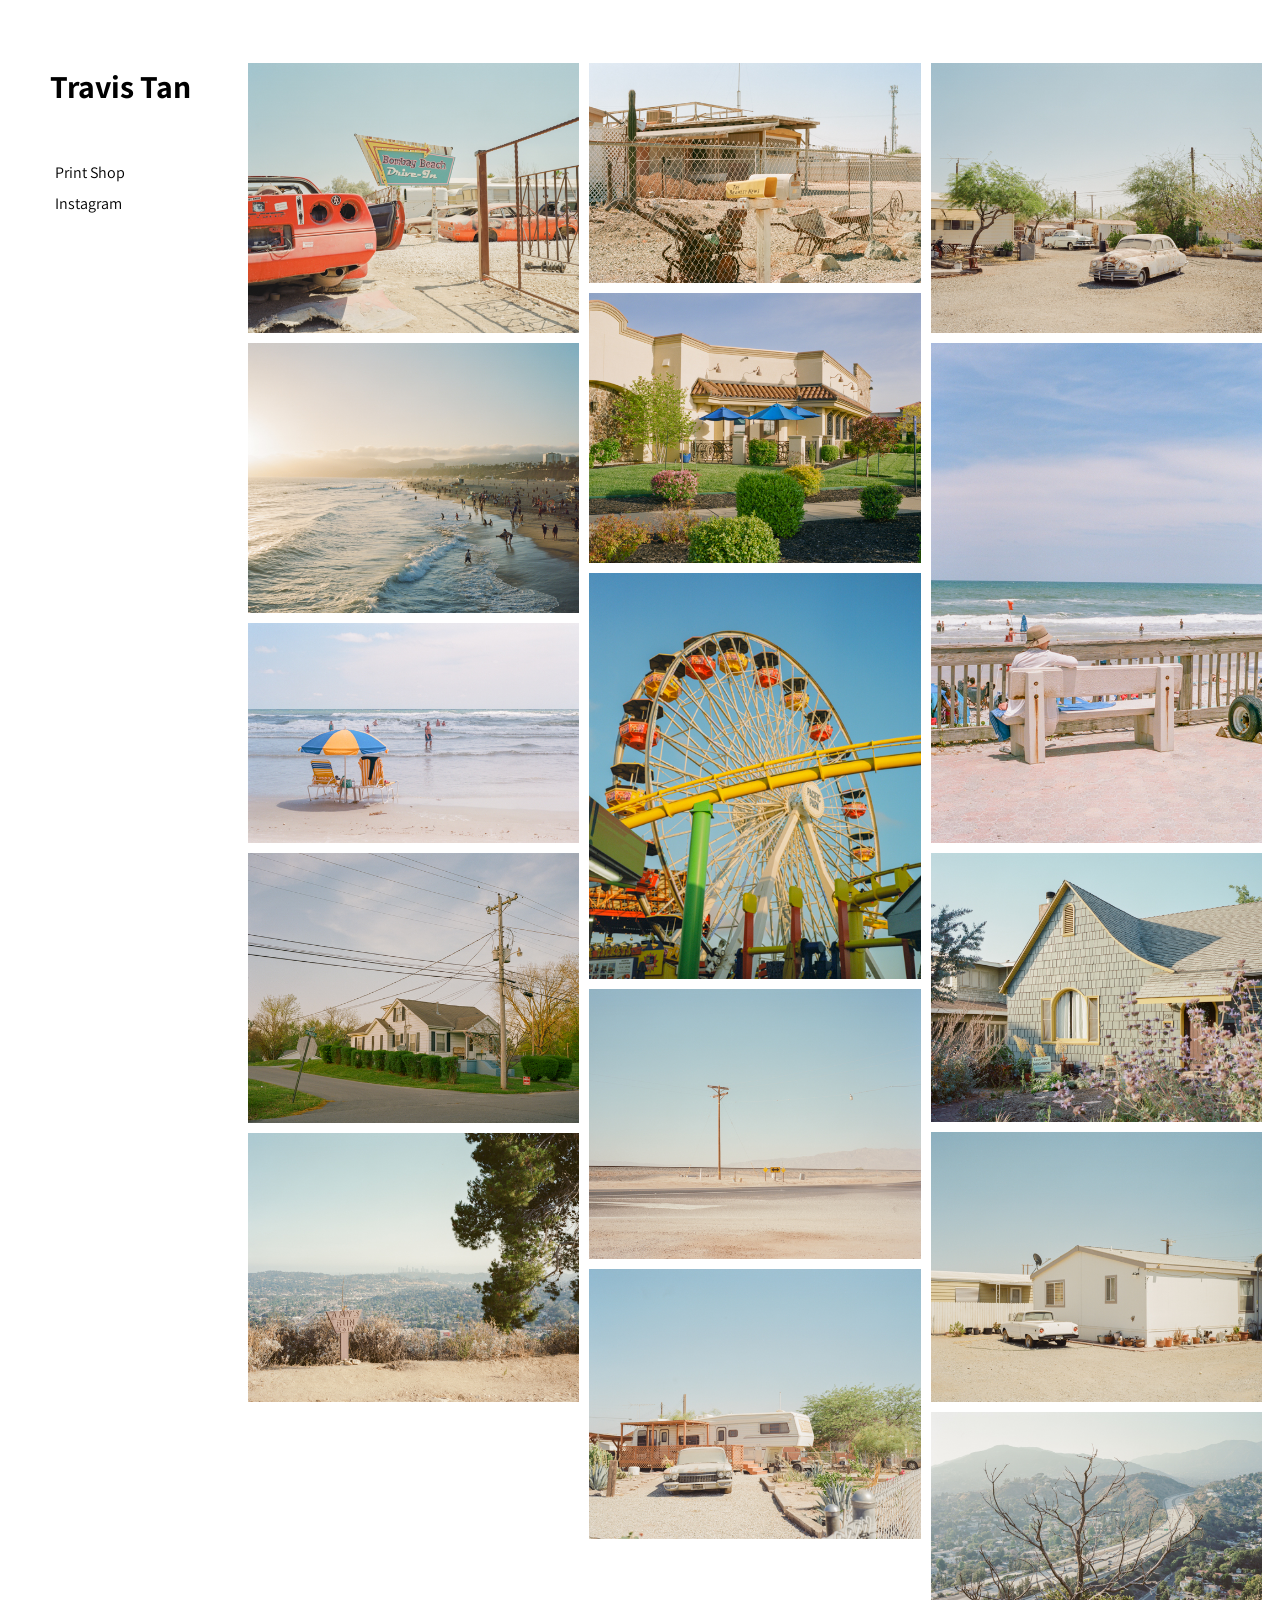
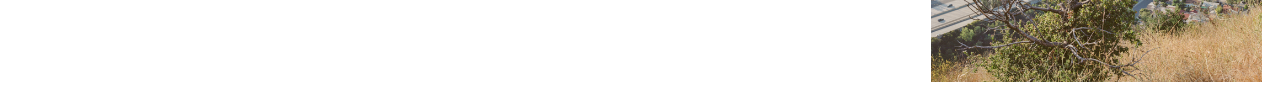
==== commit 76b23393: "Add files via upload" ====
--- a/index.html
+++ b/index.html
@@ -1,191 +1,54 @@
-<!DOCTYPE html>
 <html lang="en">
 <head>
   <meta charset="UTF-8">
   <meta http-equiv="X-UA-Compatible" content="IE=edge">
   <meta name="viewport" content="width=device-width, initial-scale=1.0">
-  <title>Geoscience Portfolio</title>
   <link rel="stylesheet" href="style.css">
+  <link rel="preconnect" href="https://fonts.googleapis.com">
+  <link rel="preconnect" href="https://fonts.gstatic.com" crossorigin>
+  <link href="https://fonts.googleapis.com/css2?family=Assistant:wght@400;700&display=swap" rel="stylesheet">
+  <link rel="stylesheet" href="https://fonts.googleapis.com/css2?family=Material+Symbols+Outlined:opsz,wght,FILL,GRAD@48,400,0,0" />
+  <title>Travis Tan</title>
 </head>
-<body>
-  <a name="top"></a>
-  <div class="header showscroll">
-    <h1>
-      The Earth and The Environment <br> <span>Portfolios 5 - 8</span> <br> 
-    </h1>
-    <p class="name">
-      Travis Tan
-    </p>
-    <a href="#intro"> <p id="arrow">	
-      &#8964;</p> </a>
-
-  </div>
-
-  <a name="intro"></a>
-  <div class="intro showscroll">
-    <h1>Geoscience Portfolios</h1>
-    
-    <div class="x showscroll">
-      <h2>#5</h2>
-      <h2>#6</h2>
-      <h2>#7</h2>
-      <h2>#8</h2>
+<a id="top"></a>
+<body class="flex">
+  <div class="headwrap">
+    <div id="headwrapper">
+      <div class="banner">
+        <h1>Travis Tan</h1> 
+        <a href="https://travistan.darkroom.tech/" target="_blank">Print Shop</a>
+        <a href="https://www.instagram.com/travistandres/" target="_blank">Instagram</a>
       </div>
-
-    <div class="intro2 showscroll">
-      <div class="intro2pic showscroll">
-        <a href="#hopper"> <img src="mtasgard.jpg" id="edward" alt=""> </a>
-      </div>
-      <div class="intro2pic showscroll">
-        <a href="#vincent"> <img src="crowley.webp" id="shoes" alt=""> </a>
-      </div>
-      <div class="intro2pic showscroll">
-        <a href="#hongdo"> <img src="sailingstone.webp" id="plum" alt=""> </a>
-      </div>
-      <div class="intro2pic showscroll">
-        <a href="#HINP"> <img src="iceland.webp" id="ice" alt=""> </a>
-      </div>
-    </div>
-    <div class="x showscroll">
-    <h2>Mount Asgard</h2>
-    <h2>Crowley Lake Columns</h2>
-    <h2>Sailing Stones</h2>
-    <h2>Iceland</h2>
     </div>
   </div>
 
-  <a name="hopper"></a>
-  <div class="parallax showscroll">
-    <h1 id="titleparallax">
-      Mount Asgard
-    </h1>
-  </div>
-
-  <div class="museum showscroll">
-    <div class="museumpic showscroll">
-      <img src="mtasgard.jpg" alt="">
+  <div class="photos">
+    <div id="column">
+      <img src="/photos/BB05.jpg" alt="">
+      <img src="/photos/SM01.jpg" alt="">
+      <img src="/photos/DB01.jpg" alt="">
+      <img src="/photos/M01.jpg" alt="">
+      <img src="/photos/G01.jpg" alt="">
     </div>
-    <div class="museumdesc showscroll">
-      <h1>
-        GeoTravel
-      </h1>
-      <h3>
-        Mount Asgard is a mountain in Baffin Island, Nunavut, Canada. The mountain has two mountain peaks. The mountain peaks are flat at the top, in a circular shape. The peaks are connected by a large piece of rock. THe mountain is on the Cumberland Peninsula of Baffin Island and it is part of the Baffin Mountains mountain range. THe mountain is made up of Granite. THe mountain is named after Asgard. Asgard is the home of the gods in Norse mythology. This mountain is famous for climbers. It was climbed for the first time in 1953 by J. Weber, J. Marmet, and H. Rothlisberger. They were Swiss scientists that were part of the Arctic Institute Baggin Island Expedition.
-        <br><br>
-        The Baffin Island forms the edge of the Precambrian Shield which is comprised of the oldest rocks on Earth. Its unique landscape was created mainly under the influence of glaciers. So Mount Asgard was formed by Glaciers. Only Glaciers could form these types of mountains which are called "Horns"
-        <br><br>
-        Source: <a href="https://www.summitpost.org/mount-asgard/152334" target="_blank">https://www.summitpost.org/mount-asgard/152334</a>
-      </h3>
+    <div id="column">
+      <img src="/photos/BB06.jpg" alt="">
+      <img src="/photos/M02.jpg" alt="">
+      <img src="/photos/SM02.jpg" alt="">
+      <img src="/photos/BB04.jpg" alt="">
+      <img src="/photos/BB03.jpg" alt="">
+    </div>
+    <div id="column">
+      <img src="/photos/BB01.jpg" alt="">
+      <img src="/photos/DB02.jpg" alt="">
+      <img src="/photos/ER01.jpg" alt="">
+      <img src="/photos/BB02.jpg" alt="">
+      <img src="/photos/G02.jpg" alt="">
     </div>
   </div>
-
-
- 
-
-  <a name="vincent"></a>
-  <div class="parallax1 showscroll">
-    <h1 id="titleparallax">
-      Crowley Lake Columns
-    </h1>
-
+  <div class="top">
+    <a href="#top"><span class="material-symbols-outlined" style="font-size: 50px;">
+      keyboard_arrow_up
+      </span></a>
   </div>
-
-  <div class="museum showscroll">
-    <div class="museumpic showscroll">
-      <img src="crowley.webp" id="moma" alt="">
-    </div>
-    <div class="museumdesc showscroll">
-      <h1>
-        GeoTravel
-      </h1>
-      <h3>
-        Crowley Lake is 15 miles from Mammoth Lakes and is actually a reservoir that was created in 1941 by the Los Angeles Department of Water and Power when they built the Long Valley Dam. The lake is extremely popular for trout fishing and there’s a marina on the south end.
-        <br><br>
-        These helical columns were formed after a volcanic eruption that occurred over 760,000 years ago. Snowmelt seeped into the still hot tuff, causing the water to boil and create even spaces between the columns. But they remained buried until the reservoir was built. It was the constant pounding of waves that slowly carved out the softer material at the base of the cliffs, which are made up of pumice. Since its discovery, scientists have counted over 5,000 columns covering over a mile of shoreline on the east side of the lake, varying in color, height, and shape.
-        <br><br>
-        Source:<a href="https://www.lakescientist.com/mystery-of-crowley-lake-columns-solved/" target="_blank">https://www.lakescientist.com/mystery-of-crowley-lake-columns-solved/</a>
-      </h3>
-    </div>
-  </div>
-
-
-  <a name="hongdo"></a>
-  <div class="parallax2 showscroll">
-    <h1 id="titleparallax">
-      Sailing Stones
-    </h1>
-</div>
-
-  
-
-
-<div class="museum showscroll">
-   <div class="museumpic showscroll">
-     <img src="sailingstone.webp" alt="">
-   </div>
-   <div class="museumdesc showscroll">
-     <h1>
-       Geologic Events
-     </h1>
-     <h3>
-       These sailing stones are somewhat an unusual phenomenon, how could these rocks move by themselves in a dessert? Like some ghost pushed it every now and then. These Sailing Stones can be seen at Racetrack Playa, a dry lake bed in Death Valley National Park at California.
-       <br><br>
-       It was an unsolved mystery until 2014 when two cousins found evidence of what pushes these rocks to move. They discovered that due to panels of thin floating ice that are driven by light winds in winter, the friction lessens allowing the rock to glide through the dessert landscape. This means that there should be a shallow body of water nearby for these ice panels to form.
-      <br><br>
-      The rocks itself are rocks that contain Dolomite and Syenite.
-      <br><br>
-      Source: <a href="https://wonderopolis.org/wonder/what-are-sailing-stones" target="_blank">https://wonderopolis.org/wonder/what-are-sailing-stones</a>
-
-     </h3>
-   </div>
-</div>
-
-<a name="HINP"></a>
-<div class="parallax3 showscroll">
-  <h1 id="titleparallax">
-    Iceland
-  </h1>
-</div>
-
-<div class="museum showscroll">
-  <div class="museumpic showscroll">
-    <img src="iceland.webp" alt="">
-  </div>
-  <div class="museumdesc showscroll">
-    <h1>
-      GeoTravel
-    </h1>
-    <h3>
-      Iceland, very beautiful country to go. Iceland is the 2nd largest Island in Europe and the 18th largest island in the world. Iceland lies at the point where the arctic Ocean and the North Atlantic Oceans meet. Always wondered why it's called Iceland since it's mainly green, while Greenland is covered in Ice. Still is a mystery to me. 
-      <br><br>
-      That said, it's because Iceland is a product of a diverging plate boundary causing lava to reach the surface and cools down to create land. Iceland also has a hotpot, like hawaii. all this means that Iceland is rich in geothermal energy and because of the geothermal heat around the volcanic activity which Iceland has. This is their main source of their energy.
-      <br><br>
-      Source: <a href="https://reykjavikout.is/how-was-iceland-formed/" target="_blank">https://reykjavikout.is/how-was-iceland-formed/</a>
-
-    </h3>
-  </div>
-</div>
-
-<div class="closing showscroll">
-  <div class="closing1 showscroll">
-
-    <h2>Work Cited Page</h2>
-  <p><a href="https://www.summitpost.org/mount-asgard/152334" target="_blank" rel="noopener noreferrer">Mount Asgard</a></p>
-  <p><a href="https://www.lakescientist.com/mystery-of-crowley-lake-columns-solved/" target="_blank" rel="noopener noreferrer">Crowley Lake Columns</a></p>
-  <p><a href="https://wonderopolis.org/wonder/what-are-sailing-stones" target="_blank" rel="noopener noreferrer">Sailing Stones</a></p>
-  <p><a href="https://reykjavikout.is/how-was-iceland-formed/" target="_blank" rel="noopener noreferrer">Iceland</a></p>
-  
-  </div>
-  <h3>Created by <br> Travis Tan</h3>
-  <a href="#top">
-    <span class="top showscroll"> 
-      &#8963;
-    </span>
-  </a>
-</div>
-
-<script src="showscroll.js"></script>
-<script> </script>
-
 </body>
-</html>
+</html>
--- a/style.css
+++ b/style.css
@@ -1,529 +1,106 @@
-* {
-  font-family: "Chivo", sans-serif;
-  color: #17252a;
+.flex{
+  display: flex;
+  flex-direction:row ;
 }
 
-body {
-  background-color: #3aafa9;
-  margin: 0%;
+.banner {
+  top: 60px;
+  left: 50px;
+  width: 150px;
+  font-family: 'Assistant', sans-serif;
+  position: fixed;
+  display: flex;
+  flex-direction: column;
 }
 
-div {
-  opacity: 0;
-  transition: transform 1s 0.1s, opacity 0.3s 0.1s ease-out;
-  will-change: opacity;
+.headwrap {
+  display: block;
+  width: 220px;
 }
 
-div.is-visible {
-  opacity: 1;
+h1 {
+  margin-top: 5px;
+  margin-bottom: 50px;
+}
+a {
+  margin: 5px;
+  text-decoration: none;
+  color: black;
 }
 
-#title {
-  font-size: 72px;
-  text-align: center;
-  position: absolute;
-  width: 100%;
-  top: 30%;
+#headwrapper {
+  width: 220px;
 }
 
-#titleparallax {
-  text-align: center;
-  padding-top: 10%;
-  font-size: 72px;
-  margin: 0px;
-  color: #feffff;
-  -webkit-text-stroke-width: 2px;
-  -webkit-text-stroke-color: #17252a;
+.photos {
+  margin-top: 50px;
+  margin-bottom: 40px;
+  display: flex;
+  flex-wrap: wrap;
+  justify-content: center;
 }
 
-.parallax {
-  height: 920px;
-  background-attachment: fixed;
-  background-position: top;
-  background-repeat: no-repeat;
-  background-size: cover;
-  background-image: url("asgard.jpg");
+#column {
+  display: flex;
+  flex-direction: column;
+  width: 33%;
 }
 
-.parallax1 {
-  min-height: 920px;
-  background-attachment: fixed;
-  background-position: center;
-  background-repeat: no-repeat;
-  background-size: cover;
-  background-image: url("Crowley\ Columns.jpg");
+img {
+  max-width: 100%;
+  height: auto;
+  padding: 5px;
+  pointer-events: none;
 }
 
-.parallax2 {
-  min-height: 920px;
-  background-attachment: fixed;
-  background-position: center;
-  background-repeat: no-repeat;
-  background-size: cover;
-  background-image: url("racetrackplaya.jpg");
+.top {
+  display: none;
 }
 
-.parallax3 {
-  min-height: 920px;
-  background-attachment: fixed;
-  background-position: center;
-  background-repeat: no-repeat;
-  background-size: cover;
-  background-image: url("iceland1.webp");
-}
+@media only screen and (max-width: 600px) {
+  .flex {
+    flex-direction: column;
+  }
+  .headwrap {
+    display: block;
+    width: 100%;
+  }
 
-.header {
-  display: flex;
-  justify-content: center;
-  font-size: 35px;
-  margin-top: 0px;
-  height: 800px;
-}
+  .banner {
+    position: initial;
+    display: flex;
+    align-items: center;
+    width: 100%;
+    margin-top: 25px;
+  }
 
-.header p {
-  margin: 0%;
-}
+  #headwrapper {
+    display: block;
+    width: 100%;
+  }
+  .photos {
+    display: block;
+    width: 100%;
+    margin-top: 30px;
+  }
 
-.header h1 {
-  color: #feffff;
-  font-weight: 700;
-  position: absolute;
-  top: 30%;
-  text-align: center;
-}
+  #column {
+    width: 100%;
+  }
 
-.header h5 {
-  position: absolute;
-  top: 94%;
-}
+  h1 {
+    margin-bottom: 25px;
+  }
 
-.monet {
-  position: absolute;
-  top: 90%;
-  left: 80%;
-  font-size: 20px;
-  color: white;
-  text-decoration: antiquewhite;
-}
+  .top {
+    display: flex;
+    justify-content: center;
+    height: 50px;
+    font-size: 50px;
+    margin-bottom: 25px;
+  }
 
-.name {
-  position: absolute;
-  top: 80%;
-  left: 85%;
-  color: #17252a;
-}
-
-#arrow {
-  position: absolute;
-  top: 70%;
-  font-size: 75px;
-}
-
-.intro {
-  display: flex;
-  flex-wrap: nowrap;
-  flex-direction: column;
-  align-items: center;
-  margin-top: 1%;
-  height: 850px;
-}
-
-.intro h1 {
-  height: 100px;
-  margin: 0px;
-  font-size: 52px;
-}
-
-.intro h3 {
-  margin: 8px;
-  width: 80%;
-  margin-bottom: 3%;
-}
-
-.x {
-  width: 100%;
-  display: flex;
-  flex-direction: row;
-  justify-content: space-around;
-  align-items: center;
-}
-
-.x h2 {
-  width: 300px;
-  display: flex;
-  justify-content: center;
-  color: #feffff;
-}
-
-.intro2 {
-  display: flex;
-  flex-direction: row;
-  margin: 1%;
-  align-items: center;
-  justify-content: space-around;
-  width: 100%;
-}
-
-.intro2pic {
-  width: 300px;
-  height: 300px;
-  overflow: hidden;
-  justify-content: space-around;
-  border-radius: 50%;
-}
-
-.intro2pic {
-  transition: box-shadow 0.5s, transform 0.5s;
 }
 
 
 
-.intro2pic:hover {
-  box-shadow: 1px 10px 10px rgba(0, 0, 0, 0.1);
-  transform: translateY(-10px);
-}
-
-#edward {
-  height: 150%;
-  width: auto;
-  margin-top: -75px;
-}
-
-#shoes {
-  height: 136%;
-  margin-top: -80px;
-}
-
-#plum {
-  height: 125%;
-  margin-top: -30px;
-}
-
-#ice {
-  height: 130%;
-}
-.intro1pic {
-  width: 50%;
-  margin: 1%;
-}
-
-.intro1pic img {
-  max-width: 100%;
-}
-
-.intro1 p {
-  width: 10%;
-  margin: 1%;
-  padding: 1%;
-  background-color: white;
-}
-
-.intro p::first-line {
-  font-weight: bold;
-}
-
-.image {
-  height: 70%;
-  padding: 50px;
-}
-
-.details {
-  display: flex;
-  flex-direction: column;
-  justify-content: space-between;
-  background-color: #3aafa9;
-  padding: 50px;
-  color: #def2f1;
-  align-items: center;
-}
-
-.column1 {
-  display: flex;
-  flex-wrap: wrap;
-  justify-content: space-between;
-  height: 800px;
-  flex-flow: row;
-  align-items: center;
-  padding: 25px;
-}
-
-.details h2 {
-  font-size: 75px;
-  margin-top: 0%;
-  color: #feffff;
-}
-
-.details p {
-  text-align: justify;
-}
-
-#padding {
-  padding-right: 100px;
-  width: 60%;
-}
-
-#align {
-  position: absolute;
-  left: 1%;
-  width: 60%;
-}
-
-#align1 {
-  position: absolute;
-  top: 38%;
-  left: 1%;
-  width: 60%;
-}
-
-.painting {
-  display: flex;
-  flex-wrap: wrap;
-
-  justify-content: center;
-  align-items: baseline;
-}
-
-.paintingtag {
-  display: flex;
-  flex-wrap: nowrap;
-  justify-content: center;
-  align-items: flex-end;
-  padding: 50px 0px 20px 0px;
-}
-
-.paintingtag img {
-  width: 60%;
-}
-
-.paintingtag p {
-  font-size: 20px;
-  position: relative;
-  top: 1px;
-  background-color: #def2f1;
-  padding: 1%;
-  margin: 1%;
-}
-
-.paintingtag p::first-line {
-  font-weight: bold;
-}
-
-.painting h2 {
-  width: 85%;
-  justify-content: center;
-  top: 75%;
-  left: 4%;
-  text-align: justify;
-  padding-bottom: 30px;
-}
-
-.youtube {
-  display: flex;
-  flex-wrap: wrap;
-  justify-content: center;
-  align-items: center;
-  padding-bottom: 50px;
-
-  width: 100%;
-  height: 900px;
-}
-
-.museum {
-  display: flex;
-  flex-wrap: wrap;
-  justify-content: center;
-  align-items: center;
-  padding-top: 50px;
-  padding-bottom: 50px;
-
-  width: 100%;
-  height: 900px;
-}
-
-.museum a {
-  text-decoration: none;
-  color: #feffff;
-  transition: all 0.5s ease;
-}
-
-.museum a:hover {
-  color: #17252a;
-  transition: all 0.5s ease;
-}
-
-.museumpic {
-  display: flex;
-  width: 50%;
-
-  padding-top: 50px;
-  padding-bottom: 50px;
-  justify-content: center;
-}
-
-.museumpic img {
-  max-width: 100%;
-}
-
-#moma {
-  height: 700px;
-}
-
-.museumdesc {
-  display: flex;
-  justify-content: center;
-  width: 42%;
-  margin: 2%;
-  flex-direction: column;
-  flex-wrap: nowrap;
-}
-
-.museumdesc h3,
-i {
-  text-align: justify;
-  color: #feffff;
-  margin: 0px;
-}
-
-.museumdesc h1 {
-  color: #17252a;
-  font-weight: bold;
-  font-size: 48px;
-}
-
-#myImg {
-  cursor: zoom-in;
-  transition: 0.3s;
-}
-
-#myImg:hover {
-  opacity: 0.9;
-}
-
-.closing {
-  height: 700px;
-  display: flex;
-  padding: 5%;
-  align-items: flex-end;
-  justify-content: space-between;
-}
-
-.closing a {
-  font-size: 50px;
-  text-decoration: none;
-  color: #17252a;
-  transition-duration: 0.3s;
-}
-
-.closing1 {
-  flex-direction: column;
-  width: 80%;
-}
-
-.closing1 h2 {
-  color: #feffff;
-  font-size: 72px;
-  margin-top: 0%;
-  padding-top: 350px;
-}
-
-.closing1 a {
-  color: #feffff;
-  text-decoration: none;
-  font-size: 30px;
-  transition-duration: 0.3s;
-}
-
-.closing1 a:hover {
-  color: #17252a;
-}
-
-.top {
-  display: flex;
-  justify-content: center;
-  align-items: center;
-  transition-duration: 0.5s;
-  width: 150px;
-  height: 150px;
-}
-
-.top:hover {
-  background-color: #17252a;
-  color: #feffff;
-}
-
-#arrowup {
-  font-size: 100%;
-}
-
-.modal {
-  display: none;
-  /* Hidden by default */
-  position: fixed;
-  /* Stay in place */
-  z-index: 1;
-  /* Sit on top */
-  padding-top: 50px;
-  /* Location of the box */
-  left: 0;
-  top: 0;
-  width: 100%;
-  /* Full width */
-  height: 100%;
-  /* Full height */
-  overflow: auto;
-  /* Enable scroll if needed */
-  background-color: rgb(0, 0, 0);
-  /* Fallback color */
-  background-color: rgba(0, 0, 0, 0.9);
-  /* Black w/ opacity */
-}
-
-.modal-content {
-  margin: auto;
-  display: block;
-  width: 100%;
-  max-width: 80%;
-}
-
-#caption {
-  margin: auto;
-  display: block;
-  width: 80%;
-  max-width: 700px;
-  text-align: center;
-  color: #ccc;
-  padding: 10px 0;
-  height: 150px;
-}
-
-.modal-content,
-#caption {
-  animation-name: zoom;
-  animation-duration: 0.6s;
-}
-
-@keyframes zoom {
-  from {
-    transform: scale(0);
-  }
-  to {
-    transform: scale(1);
-  }
-}
-
-.close {
-  position: absolute;
-  top: 15px;
-  right: 35px;
-  color: #f1f1f1;
-  font-size: 40px;
-  font-weight: bold;
-  transition: 0.3s;
-}
-
-.close:hover,
-.close:focus {
-  color: #bbb;
-  text-decoration: none;
-  cursor: pointer;
-}
